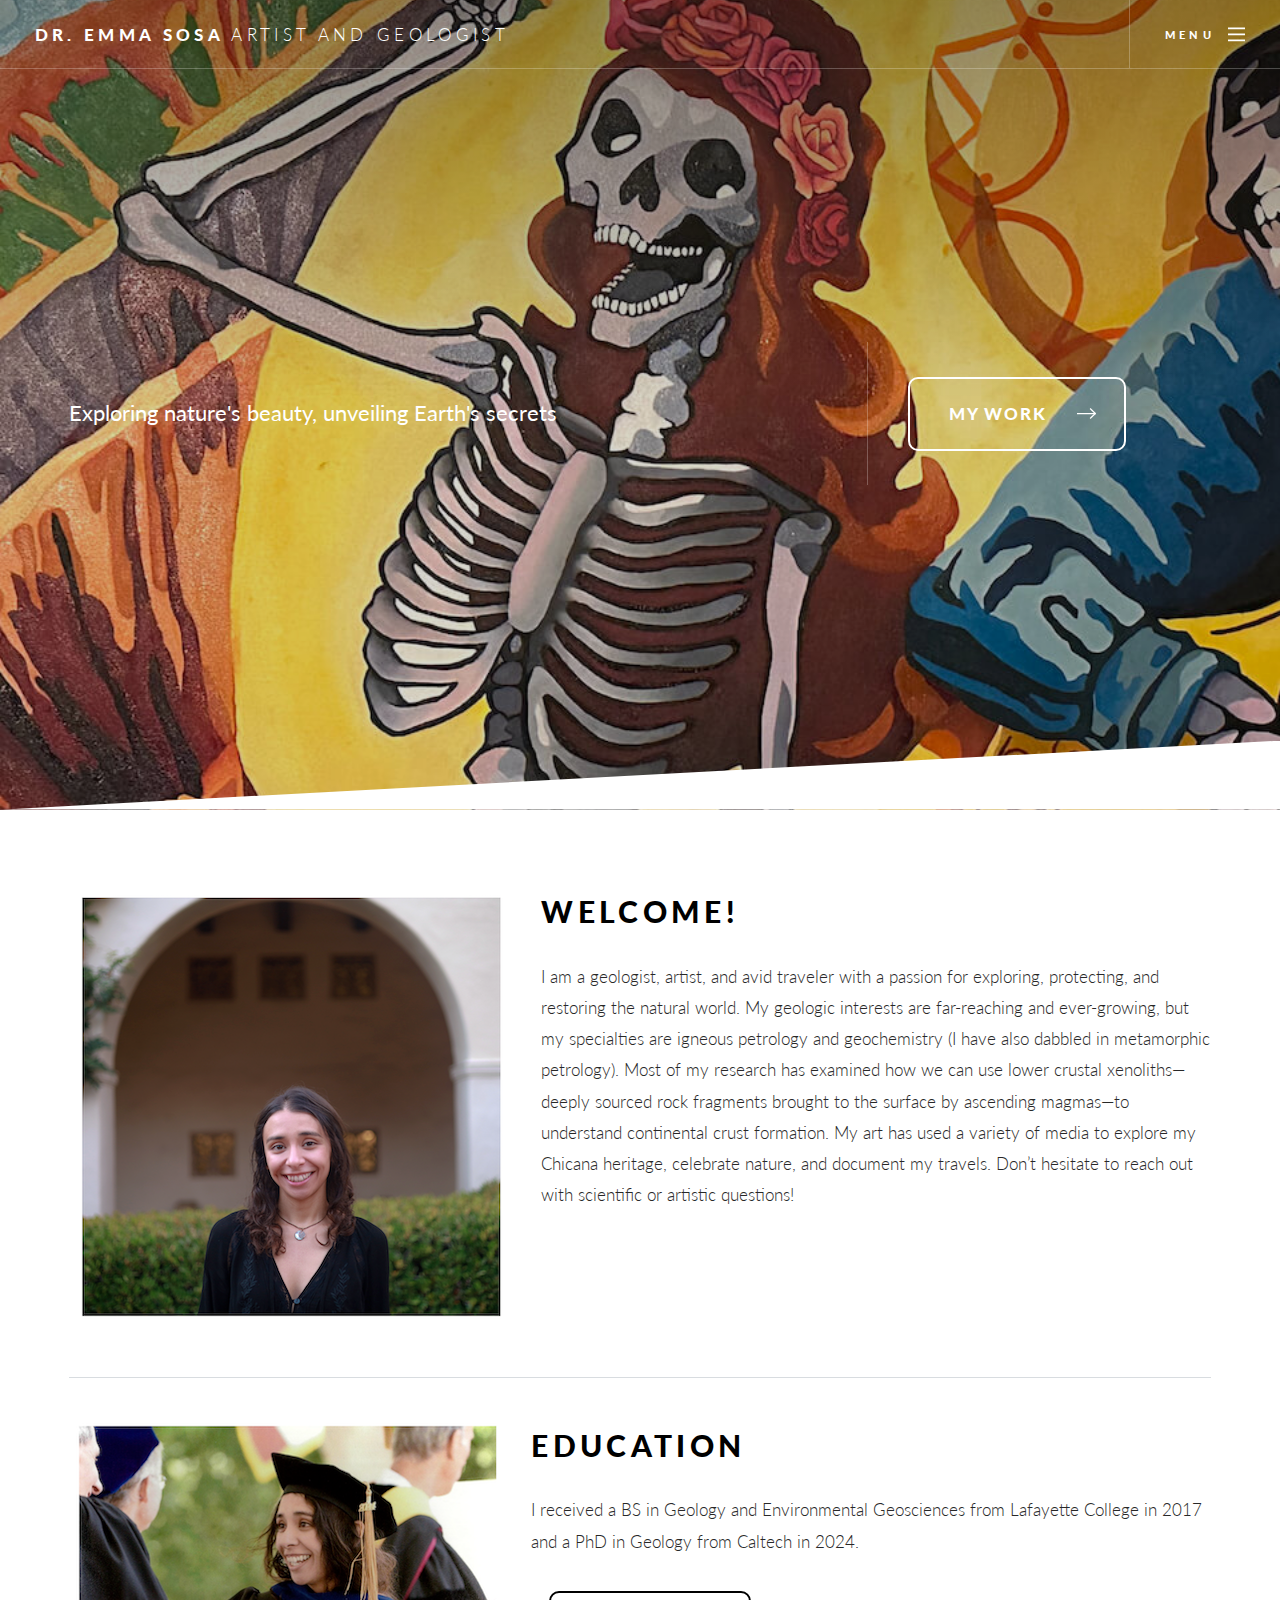
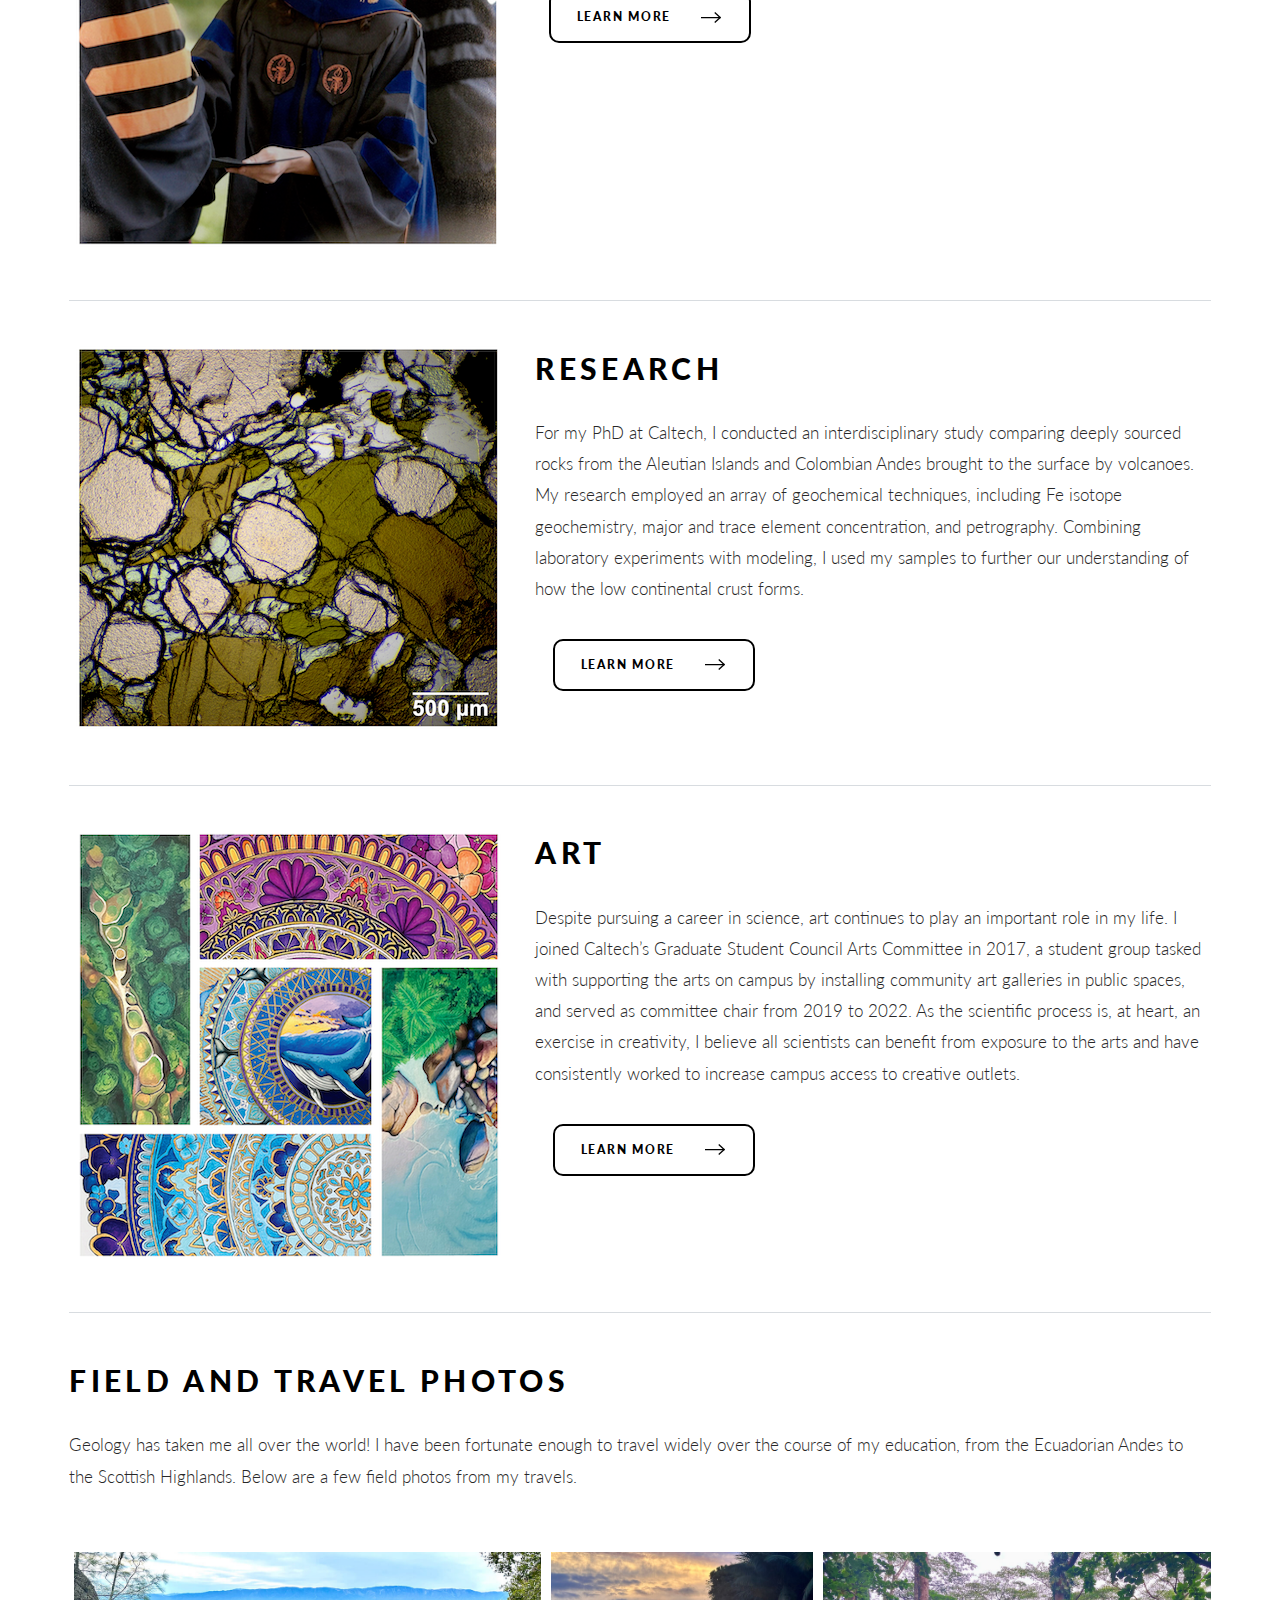
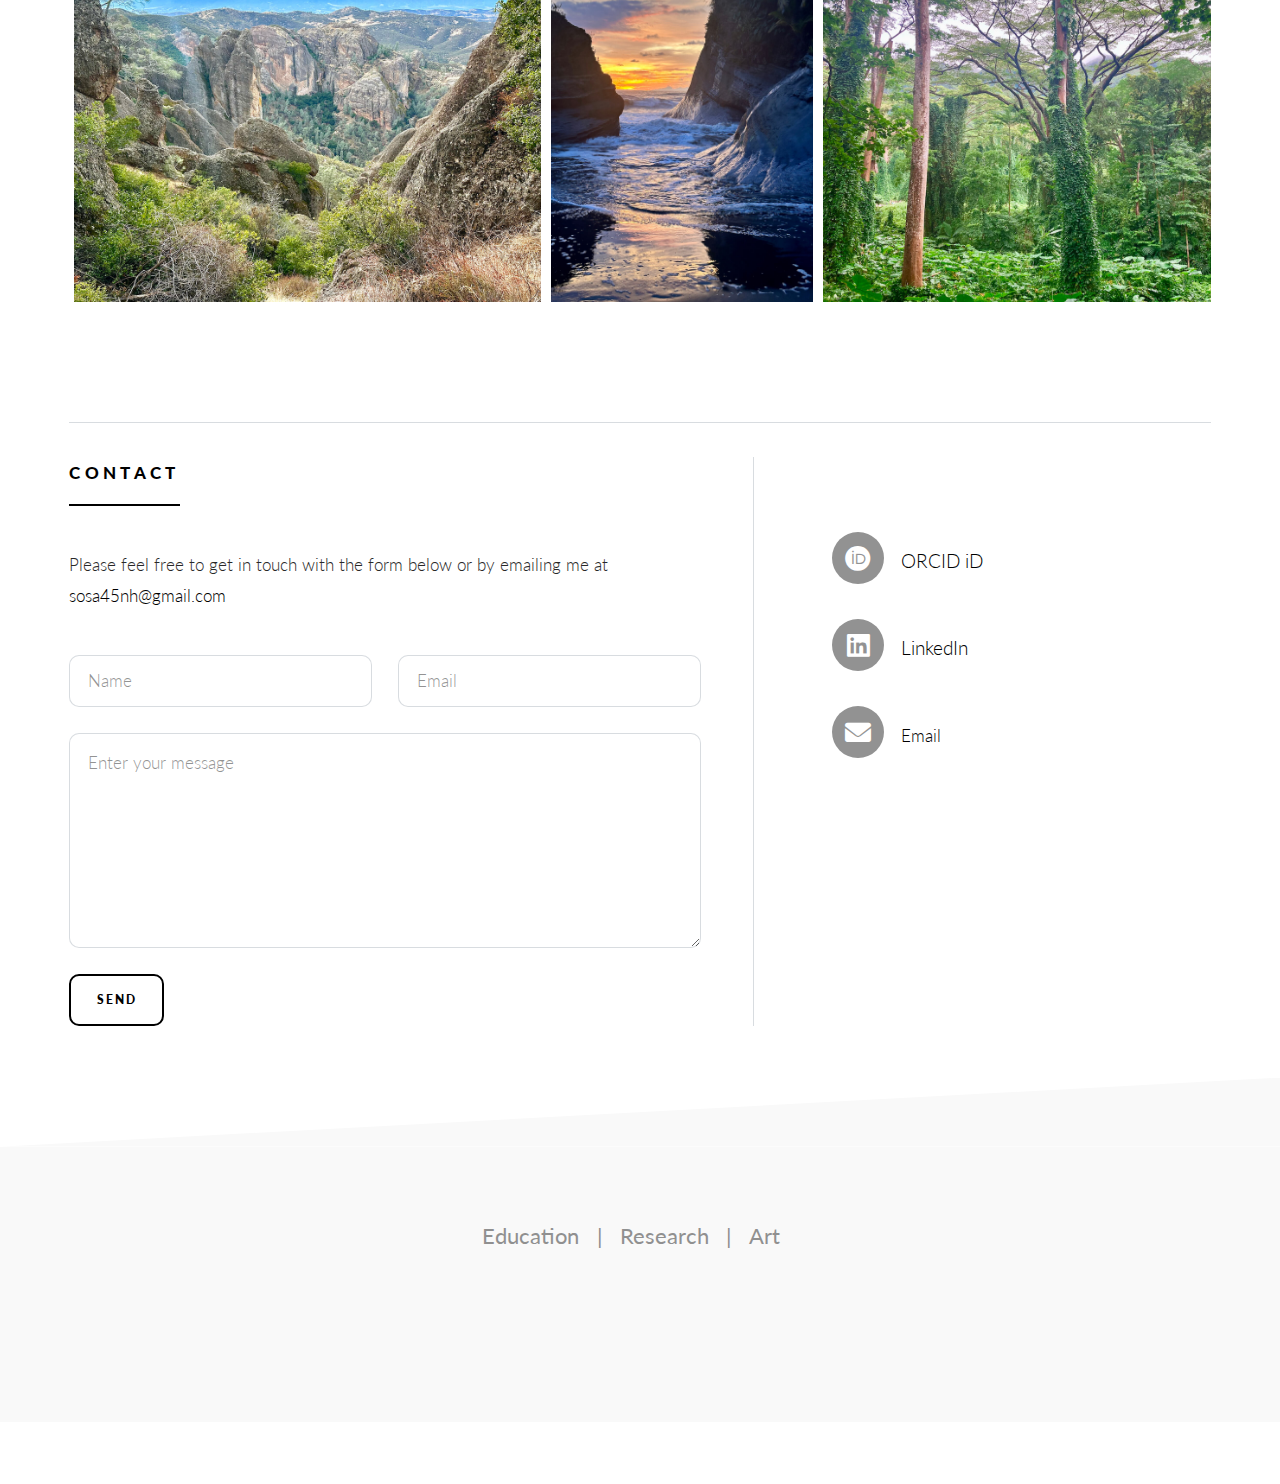
==== index.html @ 494d18f2 "changes" ====
<!DOCTYPE HTML>

<html>
  <head>
    <title>Emma Sosa, PhD</title>
    <meta charset="utf-8" />
    <meta name="viewport" content="width=device-width, initial-scale=1" />
    <link rel="stylesheet" href="assets/css/main.css" />
    <link rel="stylesheet" href="https://cdnjs.cloudflare.com/ajax/libs/font-awesome/6.0.0/css/all.min.css"> 
    <meta name="description" content="Personal website for scientist Emma Sosa, Caltech and Lafayette College alumni, visual artist, and geologist specializing in igneous petrology and geochemistry"/> 
    <link rel="icon" href="images/favicons/Earth.png"> 
    <link rel="stylesheet" href="assets/css/scroller.css" />
  </head>
  <body class="is-preload">
    <div id="page-wrapper">
      <header id="header" class="alt">
        <span class="logo"><a href="index.html">Dr. Emma Sosa <span>Artist and Geologist</span></a></span>
        <a href="#menu"><span>Menu</span></a>
      </header>
        <nav id="menu">
          <div class="inner">
            <h2>Menu</h2>
            <ul class="links">
              <li><a href="index.html">Home</a></li>
              <li><a href="education.html">Education</a></li>
              <li><a href="research.html">Research</a></li>
              <li><a href="portfolio.html">Art</a></li>
            </ul>
            <a class="close"><span>Close</span></a>
          </div>
        </nav>

        <section id="banner"> 
          <div class="inner">
            <div class="content">
              <p>Exploring nature's beauty, unveiling Earth's secrets</p>
              <ul class="actions stacked">
                <li style = "padding-left:40px;"><a href="#one"class="button large next">My work</a></li>
              </ul>
            </div>
          </div>
        </section>

        <div id="one">
        </div>
          <section id="footer" class="wrapper">
            <div  class="inner">
              <div style = "overflow: hidden" class="content">
                <a class="image left"><img src="images/home/Profile.png" alt="" /></a>
                <h2 style = "padding-top: 10px;">Welcome!</h2>
                <p>I am a geologist, artist, and avid traveler with a passion for exploring, protecting, and restoring the natural world. My geologic interests are far-reaching and ever-growing, but my specialties are igneous petrology and geochemistry (I have also dabbled in metamorphic petrology). Most of my research has examined how we can use lower crustal xenoliths—deeply sourced rock fragments brought to the surface by ascending magmas—to understand continental crust formation. My art has used a variety of media to explore my Chicana heritage, celebrate nature, and document my travels. Don’t hesitate to reach out with scientific or artistic questions!</p>
              </div>
              <hr>
            </div>
          
            <div class="inner">
              <div style = "overflow: hidden" class="content">
                <span class="image left"><img src="images/home/Graduation.png" alt="" /></span>
                <h2 style = "padding-top: 10px;">Education</h2>
                <p>I received a BS in Geology and Environmental Geosciences from Lafayette College in 2017 and a PhD in Geology from Caltech in 2024.</p>
                <ul class="actions">
                  <li><a href="education.html" class="button next">Learn more</a></li>
                </ul>
              </div>
              <hr>
            </div>

            <div class="inner">
              <div style = "overflow: hidden" class="content">
                <span class="image left"><img src="images/home/XCM5.png" alt="" /></span>
                <h2 style = "padding-top: 10px;">Research</h2>
                <p>For my PhD at Caltech, I conducted an interdisciplinary study comparing deeply sourced rocks from the Aleutian Islands and Colombian Andes brought to the surface by volcanoes. My research employed an array of geochemical techniques, including Fe isotope geochemistry, major and trace element concentration, and petrography. Combining laboratory experiments with modeling, I used my samples to further our understanding of how the low continental crust forms.</p>
                <ul class="actions">
                  <li><a href="research.html" class="button next">Learn more</a></li>
                </ul>
              </div>
              <hr>
            </div>

            <div class="inner">
              <div style = "overflow: hidden" class="content">
                <span class="image left"><img src="images/home/ArtCollage.png" alt="" /></span>
                <h2 style = "padding-top: 10px;">Art</h2>
                <p>Despite pursuing a career in science, art continues to play an important role in my life. I joined Caltech’s Graduate Student Council Arts Committee in 2017, a student group tasked with supporting the arts on campus by installing community art galleries in public spaces, and served as committee chair from 2019 to 2022. As the scientific process is, at heart, an exercise in creativity, I believe all scientists can benefit from exposure to the arts and have consistently worked to increase campus access to creative outlets.</p>
                <ul class="actions">
                  <li><a href="portfolio.html" class="button next">Learn more</a></li>
                </ul>
              </div>
              <hr>
            </div>
            <div class="inner">
              <h2 style = "padding-top: 10px;">Field and travel photos</h2>
              <p>Geology has taken me all over the world! I have been fortunate enough to travel widely over the course of my education, from the Ecuadorian Andes to the Scottish Highlands. Below are a few field photos from my travels. </p>
                <div id="scroll">
                  <img src="images/travel/Pinnacles.jpg"  alt="Pinnacles National Park, California">
                  <img src="images/travel/BahiaMalaga.jpg"  alt="Parque Nacional Uramba Bahía Málaga, Colombia">
                  <img src="images/travel/Makiki.jpg" alt="Makiki Valley, Honolulu">
                  <img src="images/travel/SantaRosa.jpg" alt="Santa Rosa Island, Channel Islands National Park ">
                  <img src="images/travel/Uvita.jpg" alt="Marino Ballena National Park, Uvita, Costa Rica">
                  <img src="images/travel/Nauyaca.jpg"loading="lazy" alt="Nauyaca Waterfall, Costa Rica">
                  <img src="images/travel/MaunaKea.jpg" loading="lazy"alt="My Caltech cohort! Mauna Kea, Hawaii">
                  <img src="images/travel/Tayrona.jpg" loading="lazy"alt="Parque Nacional Natural Tayrona, Colombia">
                  <img src="images/travel/Sequoia.jpg" loading="lazy"alt="Sequoia National Park, California">
                  <img src="images/travel/LosLobos.jpg" alt="Los Lobos National Reserve, California">
                  <img src="images/travel/Fire.jpg" loading="lazy"alt="Valley of Fire, Nevada">
                  <img src="images/travel/Pinnacles1.jpg" loading="lazy" alt="Pinnacles National Park, California">
                  <img src="images/travel/LostCity1.jpg" loading="lazy"alt="Ciudad Perdida, Colombia">
                  <img src="images/travel/Ullapool1.jpg" loading="lazy"alt="Ullapool region, Scotland">
                  <img src="images/travel/Oaxaca.jpg" loading="lazy"alt="Cascadas Magicas de Copalitilla, Oaxaca">
                  <img src="images/travel/SantaTeresa.jpg"loading="lazy" alt="Santa Teresa, Costa Rica">
                  <img src="images/travel/Scotland.jpg" loading="lazy"alt="Scottish Coast, Ullapool Region">
                  <img src="images/travel/Ecuador.jpg" loading="lazy"alt="Mt, Chimborazo region, Ecuador">
                  <img src="images/travel/Pahoehoe.jpg" loading="lazy"alt="Overgrown Pahoehoe flow, Hawaii">
                  <img src="images/travel/Bristlecone.jpg" loading="lazy"alt="Ancient Bristlecone Pine Forest, California">
                  <img src="images/travel/Bristlecone1.jpg" loading="lazy"alt="Ancient Bristlecone Pine Forest, California">
                  <img src="images/travel/Fire1.jpg" loading="lazy" alt="Valley of Fire, Nevada">
                  <img src="images/travel/Hilo.jpg" loading="lazy" alt="Hilo, Hawaii ">
                  <img src="images/travel/Ullapool.jpg"loading="lazy" alt="Ullapool region, Scotland">
                  <img src="images/travel/LostCity.jpg" loading="lazy" alt="Ciudad Perdida, Colombia">
                  <img src="images/travel/DeathValley.jpg" loading="lazy" alt="Salt Flats, Death Valley">
                  <img src="images/travel/DeathValley1.jpg" loading="lazy" alt="Salt Flats, Death Valley">
                  <img src="images/travel/SheepMt.jpg" loading="lazy" alt="Sheep Mountain, Wyoming">
                </div>
                <div id="myModal" class="modal">
                    <img class="modal-content" id="img01">
                    <div id="caption"></div>
                </div>
              <hr>
            </div>

            <div class="inner">
              <div class="split">
                <div class="content">
                  <header>
                  <h2>Contact</h2>
                  </header>
                  <p>Please feel free to get in touch with the form below or by emailing me at <a style = "text-decoration: none"href="mailto:sosa45nh@gmail.com">sosa45nh@gmail.com</a></p>
                  <form method="POST" action="#">
                    <div class="row gtr-uniform">
                      <div class="col-6 col-12-xsmall">
                        <input type="text" name="demo-name" id="demo-name" value="" placeholder="Name" />
                      </div>
                      <div class="col-6 col-12-xsmall">
                        <input type="email" name="demo-email" id="demo-email" value="" placeholder="Email" />
                        </div>
                      <div class="col-12">
                        <textarea name="demo-message" id="demo-message" placeholder="Enter your message" rows="6"></textarea>
                      </div>
                      <div class="col-12">
                        <ul class="actions">
                          <li><input type="submit" value="Send" /></li>
                        </ul>
                      </div>
                    </div>
                  </form>
                </div>

                <ul class="contact-icons" style="padding-top:75px;">
                  <li><a href="https://orcid.org/0000-0002-1765-6191" class="icon fa-orcid fa-xl"><span style="font-size: 1.1rem" class="label">ORCID iD</span></a></li>
                  <li><a href="https://www.linkedin.com/in/emma-sosa-982277303/" class="icon fa-linkedin fa-xl"><span style="font-size: 1.1rem" class="label">LinkedIn</span></a></li>
                  <li><a href="mailto:sosa45nh@gmail.com" class="icon fa-envelope fa-xl"><span style="font-size: 1rem" class="label">Email</span></a></li>
                </ul>
              </div>
            </div>
          </section>

          <section class="wrapper style2 copyright">
            <div class="inner">
              <ul class="icons">
                <li><a style = "text-decoration: none;font-size: 1.25rem;font-weight: 400;color: #909090;display: inline-block;"href="education.html">Education</li>
                <li><a style = "text-decoration: none;font-size: 1.25rem;font-weight: 400;color: #909090;display: inline-block;">|</li>
                <li><a style="display: inline-block;text-decoration: none;font-size: 1.25rem;font-weight: 400;color: #909090;" href="research.html" >Research</li>
                <li><a style = "text-decoration: none;font-size: 1.25rem;font-weight: 400;color: #909090;display: inline-block;">|</li>
                <li><a style="display: inline-block;text-decoration: none;font-size: 1.25rem;font-weight: 400;color: #909090;" href="portfolio.html" >Art</li>
              </ul>
            </div>
          </section>
      </div>

      <script src="assets/js/jquery.min.js"></script>
      <script src="assets/js/jquery.scrollex.min.js"></script>
      <script src="assets/js/jquery.scrolly.min.js"></script>
      <script src="assets/js/browser.min.js"></script>
      <script src="assets/js/breakpoints.min.js"></script>
      <script src="assets/js/util.js"></script>
      <script src="assets/js/main.js"></script>
      <script defer src="assets/js/scroller.js"></script>

  </body>
</html>
---- assets/css/main.css ----
@import url(font-awesome.min.css);
@import url("https://fonts.googleapis.com/css?family=Lato:300,400,700,900|Oswald:600");

/*
	Standout by Pixelarity
	pixelarity.com | hello@pixelarity.com
	License: pixelarity.com/license
*/

html, body, div, span, applet, object,
iframe, h1, h2, h3, h4, h5, h6, p, blockquote,
pre, a, abbr, acronym, address, big, cite,
code, del, dfn, em, img, ins, kbd, q, s, samp,
small, strike, strong, sub, sup, tt, var, b,
u, i, center, dl, dt, dd, ol, ul, li, fieldset,
form, label, legend, table, caption, tbody,
tfoot, thead, tr, th, td, article, aside,
canvas, details, embed, figure, figcaption,
footer, header, hgroup, menu, nav, output, ruby,
section, summary, time, mark, audio, video {
	margin: 0;
	padding: 0;
	border: 0;
	font-size: 100%;
	font: inherit;
	vertical-align: baseline;}

article, aside, details, figcaption, figure,
footer, header, hgroup, menu, nav, section {
	display: block;}

body {
	line-height: 1;
}

ol, ul {
	list-style: none;
}

blockquote, q {
	quotes: none;
}

	blockquote:before, blockquote:after, q:before, q:after {
		content: '';
		content: none;
	}

table {
	border-collapse: collapse;
	border-spacing: 0;
}

body {
	-webkit-text-size-adjust: none;
}

mark {
	background-color: transparent;
	color: inherit;
}

input::-moz-focus-inner {
	border: 0;
	padding: 0;
}

input, select, textarea {
	-moz-appearance: none;
	-webkit-appearance: none;
	-ms-appearance: none;
	appearance: none;
}

/* Basic */

	@-ms-viewport {
		width: device-width;
	}

	body {
		-ms-overflow-style: scrollbar;
	}

	@media screen and (max-width: 480px) {

		html, body {
			min-width: 320px;
		}

	}

	html {
		box-sizing: border-box;
	}

	*, *:before, *:after {
		box-sizing: inherit;
	}

	body {
		background: #ffffff;
	}

		body.is-preload *, body.is-preload *:before, body.is-preload *:after {
			-moz-animation: none !important;
			-webkit-animation: none !important;
			-ms-animation: none !important;
			animation: none !important;
			-moz-transition: none !important;
			-webkit-transition: none !important;
			-ms-transition: none !important;
			transition: none !important;
		}

/* Typography */

	html {
		font-size: 16pt;
	}

		@media screen and (max-width: 1680px) {

			html {
				font-size: 14pt;
			}

		}

		@media screen and (max-width: 1280px) {

			html {
				font-size: 13pt;
			}

		}

		@media screen and (max-width: 980px) {

			html {
				font-size: 13pt;
			}

		}

		@media screen and (max-width: 480px) {

			html {
				font-size: 13pt;
			}

		}

		@media screen and (max-width: 360px) {

			html {
				font-size: 12pt;
			}

		}

	body {
		background-color: #ffffff;
		color: #282828;
	}

	body, input, select, textarea {
		font-family: "Lato", Helvetica, sans-serif;
		font-weight: 300;
		font-size: 1.0rem;
		line-height: 1.8;
	}

	a {
		-moz-transition: color 0.2s ease-in-out;
		-webkit-transition: color 0.2s ease-in-out;
		-ms-transition: color 0.2s ease-in-out;
		transition: color 0.2s ease-in-out;
		text-decoration: none;
	}

		a:hover {
			text-decoration: none;
		}

	strong, b {
		font-weight: 900;
	}

	em, i {
		font-style: italic;
	}

	p {
		margin: 0 0 2rem 0;
	    
    	a { color: black; text-decoration: none;}
    }	
    a:hover {color: #ad2831}

	h1, h2, h3, h4, h5, h6 {
		font-weight: 900;
		letter-spacing: 0.25rem;
		line-height: 1.5;
		margin: 0 0 1.5rem 0;
		text-transform: uppercase;
	}

		h1 a, h2 a, h3 a, h4 a, h5 a, h6 a {
			color: inherit;
			text-decoration: none;
		}

	h1 {
		font-family: "Oswald", Helvetica, sans-serif;
		font-size: 4rem;
		letter-spacing: 0.1rem;
	}

	h2 {
		font-size: 1.75rem;
	}

	h3 {
		font-size: 1.5rem;
	}

	h4 {
		font-size: 1.25rem;
	}

	h5 {
		font-size: 1rem;
	}

	h6 {
		font-size: 0.75rem;
	}

	@media screen and (max-width: 1280px) {

		h1 {
			font-size: 3.5rem;
		}

	}

	@media screen and (max-width: 980px) {

		h1 {
			font-size: 3rem;
		}

		h2 {
			font-size: 1.5rem;
		}

		h3 {
			font-size: 1.25rem;
		}

	}

	@media screen and (max-width: 736px) {

		h1 {
			font-size: 1.75rem;
		}

		h2 {
			font-size: 1.5rem;
		}

		h3 {
			font-size: 1.25rem;
		}

	}

	sub {
		font-size: 0.8rem;
		position: relative;
		top: 0.5rem;
	}

	sup {
		font-size: 0.8rem;
		position: relative;
		top: -0.5rem;
	}

	blockquote {
		border-left: solid 0.5rem;
		font-style: italic;
		margin: 0 0 2rem 0;
		padding: 1rem 0 1rem 2rem;
	}

	code {
		border-radius: 10px;
		border: solid 1px;
		font-family: "Courier New", monospace;
		font-size: 0.9rem;
		margin: 0 0.25rem;
		padding: 0.25rem 0.65rem;
	}

	pre {
		-webkit-overflow-scrolling: touch;
		font-family: "Courier New", monospace;
		font-size: 0.9rem;
		margin: 0 0 2rem 0;
	}

		pre code {
			display: block;
			line-height: 1.75;
			padding: 1rem 1.5rem;
			overflow-x: auto;
		}

	hr {
		border: 0;
		border-bottom: solid 1px;
		margin: 2rem 0;
	}

		hr.major {
			margin: 4rem 0;
		}

		@media screen and (max-width: 736px) {

			hr.major {
				margin: 3rem 0;
			}

		}

	input, select, textarea {
		color: #000000;
	}

	a {
		color: #000000;
	}

	strong, b {
		color: #000000;
	}

	h1, h2, h3, h4, h5, h6 {
		color: #000000;
	}

	blockquote {
		border-left-color: rgba(99, 116, 133, 0.25);
	}

	code {
		background: rgba(99, 116, 133, 0.075);
		border-color: rgba(99, 116, 133, 0.25);
	}

	hr {
		border-bottom-color: rgba(99, 116, 133, 0.25);
	}

/* Row */

	.row {
		display: flex;
		flex-wrap: wrap;
		box-sizing: border-box;
		align-items: stretch;
	}

		.row > * {
			box-sizing: border-box;
		}

		.row.gtr-uniform > * > :last-child {
			margin-bottom: 0;
		}

		.row.aln-left {
			justify-content: flex-start;
		}

		.row.aln-center {
			justify-content: center;
		}

		.row.aln-right {
			justify-content: flex-end;
		}

		.row.aln-top {
			align-items: flex-start;
		}

		.row.aln-middle {
			align-items: center;
		}

		.row.aln-bottom {
			align-items: flex-end;
		}

		.row > .imp {
			order: -1;
		}

		.row > .col-1 {
			width: 8.3333333333%;
		}

		.row > .off-1 {
			margin-left: 8.3333333333%;
		}

		.row > .col-2 {
			width: 16.6666666667%;
		}

		.row > .off-2 {
			margin-left: 16.6666666667%;
		}

		.row > .col-3 {
			width: 25%;
		}

		.row > .off-3 {
			margin-left: 25%;
		}

		.row > .col-4 {
			width: 33.3333333333%;
		}

		.row > .off-4 {
			margin-left: 33.3333333333%;
		}

		.row > .col-5 {
			width: 41.6666666667%;
		}

		.row > .off-5 {
			margin-left: 41.6666666667%;
		}

		.row > .col-6 {
			width: 50%;
		}

		.row > .off-6 {
			margin-left: 50%;
		}

		.row > .col-7 {
			width: 58.3333333333%;
		}

		.row > .off-7 {
			margin-left: 58.3333333333%;
		}

		.row > .col-8 {
			width: 66.6666666667%;
		}

		.row > .off-8 {
			margin-left: 66.6666666667%;
		}

		.row > .col-9 {
			width: 75%;
		}

		.row > .off-9 {
			margin-left: 75%;
		}

		.row > .col-10 {
			width: 83.3333333333%;
		}

		.row > .off-10 {
			margin-left: 83.3333333333%;
		}

		.row > .col-11 {
			width: 91.6666666667%;
		}

		.row > .off-11 {
			margin-left: 91.6666666667%;
		}

		.row > .col-12 {
			width: 100%;
		}

		.row > .off-12 {
			margin-left: 100%;
		}

		.row.gtr-0 {
			margin-top: 0;
			margin-left: 0rem;
		}

			.row.gtr-0 > * {
				padding: 0 0 0 0rem;
			}

			.row.gtr-0.gtr-uniform {
				margin-top: 0rem;
			}

				.row.gtr-0.gtr-uniform > * {
					padding-top: 0rem;
				}

		.row.gtr-25 {
			margin-top: 0;
			margin-left: -0.5rem;
		}

			.row.gtr-25 > * {
				padding: 0 0 0 0.5rem;
			}

			.row.gtr-25.gtr-uniform {
				margin-top: -0.5rem;
			}

				.row.gtr-25.gtr-uniform > * {
					padding-top: 0.5rem;
				}

		.row.gtr-50 {
			margin-top: 0;
			margin-left: -1rem;
		}

			.row.gtr-50 > * {
				padding: 0 0 0 1rem;
			}

			.row.gtr-50.gtr-uniform {
				margin-top: -1rem;
			}

				.row.gtr-50.gtr-uniform > * {
					padding-top: 1rem;
				}

		.row {
			margin-top: 0;
			margin-left: -2rem;
		}

			.row > * {
				padding: 0 0 0 2rem;
			}

			.row.gtr-uniform {
				margin-top: -2rem;
			}

				.row.gtr-uniform > * {
					padding-top: 2rem;
				}

		.row.gtr-150 {
			margin-top: 0;
			margin-left: -3rem;
		}

			.row.gtr-150 > * {
				padding: 0 0 0 3rem;
			}

			.row.gtr-150.gtr-uniform {
				margin-top: -3rem;
			}

				.row.gtr-150.gtr-uniform > * {
					padding-top: 3rem;
				}

		.row.gtr-200 {
			margin-top: 0;
			margin-left: -4rem;
		}

			.row.gtr-200 > * {
				padding: 0 0 0 4rem;
			}

			.row.gtr-200.gtr-uniform {
				margin-top: -4rem;
			}

				.row.gtr-200.gtr-uniform > * {
					padding-top: 4rem;
				}

		@media screen and (max-width: 1680px) {

			.row {
				display: flex;
				flex-wrap: wrap;
				box-sizing: border-box;
				align-items: stretch;
			}

				.row > * {
					box-sizing: border-box;
				}

				.row.gtr-uniform > * > :last-child {
					margin-bottom: 0;
				}

				.row.aln-left {
					justify-content: flex-start;
				}

				.row.aln-center {
					justify-content: center;
				}

				.row.aln-right {
					justify-content: flex-end;
				}

				.row.aln-top {
					align-items: flex-start;
				}

				.row.aln-middle {
					align-items: center;
				}

				.row.aln-bottom {
					align-items: flex-end;
				}

				.row > .imp-xlarge {
					order: -1;
				}

				.row > .col-1-xlarge {
					width: 8.3333333333%;
				}

				.row > .off-1-xlarge {
					margin-left: 8.3333333333%;
				}

				.row > .col-2-xlarge {
					width: 16.6666666667%;
				}

				.row > .off-2-xlarge {
					margin-left: 16.6666666667%;
				}

				.row > .col-3-xlarge {
					width: 25%;
				}

				.row > .off-3-xlarge {
					margin-left: 25%;
				}

				.row > .col-4-xlarge {
					width: 33.3333333333%;
				}

				.row > .off-4-xlarge {
					margin-left: 33.3333333333%;
				}

				.row > .col-5-xlarge {
					width: 41.6666666667%;
				}

				.row > .off-5-xlarge {
					margin-left: 41.6666666667%;
				}

				.row > .col-6-xlarge {
					width: 50%;
				}

				.row > .off-6-xlarge {
					margin-left: 50%;
				}

				.row > .col-7-xlarge {
					width: 58.3333333333%;
				}

				.row > .off-7-xlarge {
					margin-left: 58.3333333333%;
				}

				.row > .col-8-xlarge {
					width: 66.6666666667%;
				}

				.row > .off-8-xlarge {
					margin-left: 66.6666666667%;
				}

				.row > .col-9-xlarge {
					width: 75%;
				}

				.row > .off-9-xlarge {
					margin-left: 75%;
				}

				.row > .col-10-xlarge {
					width: 83.3333333333%;
				}

				.row > .off-10-xlarge {
					margin-left: 83.3333333333%;
				}

				.row > .col-11-xlarge {
					width: 91.6666666667%;
				}

				.row > .off-11-xlarge {
					margin-left: 91.6666666667%;
				}

				.row > .col-12-xlarge {
					width: 100%;
				}

				.row > .off-12-xlarge {
					margin-left: 100%;
				}

				.row.gtr-0 {
					margin-top: 0;
					margin-left: 0rem;
				}

					.row.gtr-0 > * {
						padding: 0 0 0 0rem;
					}

					.row.gtr-0.gtr-uniform {
						margin-top: 0rem;
					}

						.row.gtr-0.gtr-uniform > * {
							padding-top: 0rem;
						}

				.row.gtr-25 {
					margin-top: 0;
					margin-left: -0.5rem;
				}

					.row.gtr-25 > * {
						padding: 0 0 0 0.5rem;
					}

					.row.gtr-25.gtr-uniform {
						margin-top: -0.5rem;
					}

						.row.gtr-25.gtr-uniform > * {
							padding-top: 0.5rem;
						}

				.row.gtr-50 {
					margin-top: 0;
					margin-left: -1rem;
				}

					.row.gtr-50 > * {
						padding: 0 0 0 1rem;
					}

					.row.gtr-50.gtr-uniform {
						margin-top: -1rem;
					}

						.row.gtr-50.gtr-uniform > * {
							padding-top: 1rem;
						}

				.row {
					margin-top: 0;
					margin-left: -2rem;
				}

					.row > * {
						padding: 0 0 0 2rem;
					}

					.row.gtr-uniform {
						margin-top: -2rem;
					}

						.row.gtr-uniform > * {
							padding-top: 2rem;
						}

				.row.gtr-150 {
					margin-top: 0;
					margin-left: -3rem;
				}

					.row.gtr-150 > * {
						padding: 0 0 0 3rem;
					}

					.row.gtr-150.gtr-uniform {
						margin-top: -3rem;
					}

						.row.gtr-150.gtr-uniform > * {
							padding-top: 3rem;
						}

				.row.gtr-200 {
					margin-top: 0;
					margin-left: -4rem;
				}

					.row.gtr-200 > * {
						padding: 0 0 0 4rem;
					}

					.row.gtr-200.gtr-uniform {
						margin-top: -4rem;
					}

						.row.gtr-200.gtr-uniform > * {
							padding-top: 4rem;
						}

		}

		@media screen and (max-width: 1280px) {

			.row {
				display: flex;
				flex-wrap: wrap;
				box-sizing: border-box;
				align-items: stretch;
			}

				.row > * {
					box-sizing: border-box;
				}

				.row.gtr-uniform > * > :last-child {
					margin-bottom: 0;
				}

				.row.aln-left {
					justify-content: flex-start;
				}

				.row.aln-center {
					justify-content: center;
				}

				.row.aln-right {
					justify-content: flex-end;
				}

				.row.aln-top {
					align-items: flex-start;
				}

				.row.aln-middle {
					align-items: center;
				}

				.row.aln-bottom {
					align-items: flex-end;
				}

				.row > .imp-large {
					order: -1;
				}

				.row > .col-1-large {
					width: 8.3333333333%;
				}

				.row > .off-1-large {
					margin-left: 8.3333333333%;
				}

				.row > .col-2-large {
					width: 16.6666666667%;
				}

				.row > .off-2-large {
					margin-left: 16.6666666667%;
				}

				.row > .col-3-large {
					width: 25%;
				}

				.row > .off-3-large {
					margin-left: 25%;
				}

				.row > .col-4-large {
					width: 33.3333333333%;
				}

				.row > .off-4-large {
					margin-left: 33.3333333333%;
				}

				.row > .col-5-large {
					width: 41.6666666667%;
				}

				.row > .off-5-large {
					margin-left: 41.6666666667%;
				}

				.row > .col-6-large {
					width: 50%;
				}

				.row > .off-6-large {
					margin-left: 50%;
				}

				.row > .col-7-large {
					width: 58.3333333333%;
				}

				.row > .off-7-large {
					margin-left: 58.3333333333%;
				}

				.row > .col-8-large {
					width: 66.6666666667%;
				}

				.row > .off-8-large {
					margin-left: 66.6666666667%;
				}

				.row > .col-9-large {
					width: 75%;
				}

				.row > .off-9-large {
					margin-left: 75%;
				}

				.row > .col-10-large {
					width: 83.3333333333%;
				}

				.row > .off-10-large {
					margin-left: 83.3333333333%;
				}

				.row > .col-11-large {
					width: 91.6666666667%;
				}

				.row > .off-11-large {
					margin-left: 91.6666666667%;
				}

				.row > .col-12-large {
					width: 100%;
				}

				.row > .off-12-large {
					margin-left: 100%;
				}

				.row.gtr-0 {
					margin-top: 0;
					margin-left: 0rem;
				}

					.row.gtr-0 > * {
						padding: 0 0 0 0rem;
					}

					.row.gtr-0.gtr-uniform {
						margin-top: 0rem;
					}

						.row.gtr-0.gtr-uniform > * {
							padding-top: 0rem;
						}

				.row.gtr-25 {
					margin-top: 0;
					margin-left: -0.375rem;
				}

					.row.gtr-25 > * {
						padding: 0 0 0 0.375rem;
					}

					.row.gtr-25.gtr-uniform {
						margin-top: -0.375rem;
					}

						.row.gtr-25.gtr-uniform > * {
							padding-top: 0.375rem;
						}

				.row.gtr-50 {
					margin-top: 0;
					margin-left: -0.75rem;
				}

					.row.gtr-50 > * {
						padding: 0 0 0 0.75rem;
					}

					.row.gtr-50.gtr-uniform {
						margin-top: -0.75rem;
					}

						.row.gtr-50.gtr-uniform > * {
							padding-top: 0.75rem;
						}

				.row {
					margin-top: 0;
					margin-left: -1.5rem;
				}

					.row > * {
						padding: 0 0 0 1.5rem;
					}

					.row.gtr-uniform {
						margin-top: -1.5rem;
					}

						.row.gtr-uniform > * {
							padding-top: 1.5rem;
						}

				.row.gtr-150 {
					margin-top: 0;
					margin-left: -2.25rem;
				}

					.row.gtr-150 > * {
						padding: 0 0 0 2.25rem;
					}

					.row.gtr-150.gtr-uniform {
						margin-top: -2.25rem;
					}

						.row.gtr-150.gtr-uniform > * {
							padding-top: 2.25rem;
						}

				.row.gtr-200 {
					margin-top: 0;
					margin-left: -3rem;
				}

					.row.gtr-200 > * {
						padding: 0 0 0 3rem;
					}

					.row.gtr-200.gtr-uniform {
						margin-top: -3rem;
					}

						.row.gtr-200.gtr-uniform > * {
							padding-top: 3rem;
						}

		}

		@media screen and (max-width: 980px) {

			.row {
				display: flex;
				flex-wrap: wrap;
				box-sizing: border-box;
				align-items: stretch;
			}

				.row > * {
					box-sizing: border-box;
				}

				.row.gtr-uniform > * > :last-child {
					margin-bottom: 0;
				}

				.row.aln-left {
					justify-content: flex-start;
				}

				.row.aln-center {
					justify-content: center;
				}

				.row.aln-right {
					justify-content: flex-end;
				}

				.row.aln-top {
					align-items: flex-start;
				}

				.row.aln-middle {
					align-items: center;
				}

				.row.aln-bottom {
					align-items: flex-end;
				}

				.row > .imp-medium {
					order: -1;
				}

				.row > .col-1-medium {
					width: 8.3333333333%;
				}

				.row > .off-1-medium {
					margin-left: 8.3333333333%;
				}

				.row > .col-2-medium {
					width: 16.6666666667%;
				}

				.row > .off-2-medium {
					margin-left: 16.6666666667%;
				}

				.row > .col-3-medium {
					width: 25%;
				}

				.row > .off-3-medium {
					margin-left: 25%;
				}

				.row > .col-4-medium {
					width: 33.3333333333%;
				}

				.row > .off-4-medium {
					margin-left: 33.3333333333%;
				}

				.row > .col-5-medium {
					width: 41.6666666667%;
				}

				.row > .off-5-medium {
					margin-left: 41.6666666667%;
				}

				.row > .col-6-medium {
					width: 50%;
				}

				.row > .off-6-medium {
					margin-left: 50%;
				}

				.row > .col-7-medium {
					width: 58.3333333333%;
				}

				.row > .off-7-medium {
					margin-left: 58.3333333333%;
				}

				.row > .col-8-medium {
					width: 66.6666666667%;
				}

				.row > .off-8-medium {
					margin-left: 66.6666666667%;
				}

				.row > .col-9-medium {
					width: 75%;
				}

				.row > .off-9-medium {
					margin-left: 75%;
				}

				.row > .col-10-medium {
					width: 83.3333333333%;
				}

				.row > .off-10-medium {
					margin-left: 83.3333333333%;
				}

				.row > .col-11-medium {
					width: 91.6666666667%;
				}

				.row > .off-11-medium {
					margin-left: 91.6666666667%;
				}

				.row > .col-12-medium {
					width: 100%;
				}

				.row > .off-12-medium {
					margin-left: 100%;
				}

				.row.gtr-0 {
					margin-top: 0;
					margin-left: 0rem;
				}

					.row.gtr-0 > * {
						padding: 0 0 0 0rem;
					}

					.row.gtr-0.gtr-uniform {
						margin-top: 0rem;
					}

						.row.gtr-0.gtr-uniform > * {
							padding-top: 0rem;
						}

				.row.gtr-25 {
					margin-top: 0;
					margin-left: -0.375rem;
				}

					.row.gtr-25 > * {
						padding: 0 0 0 0.375rem;
					}

					.row.gtr-25.gtr-uniform {
						margin-top: -0.375rem;
					}

						.row.gtr-25.gtr-uniform > * {
							padding-top: 0.375rem;
						}

				.row.gtr-50 {
					margin-top: 0;
					margin-left: -0.75rem;
				}

					.row.gtr-50 > * {
						padding: 0 0 0 0.75rem;
					}

					.row.gtr-50.gtr-uniform {
						margin-top: -0.75rem;
					}

						.row.gtr-50.gtr-uniform > * {
							padding-top: 0.75rem;
						}

				.row {
					margin-top: 0;
					margin-left: -1.5rem;
				}

					.row > * {
						padding: 0 0 0 1.5rem;
					}

					.row.gtr-uniform {
						margin-top: -1.5rem;
					}

						.row.gtr-uniform > * {
							padding-top: 1.5rem;
						}

				.row.gtr-150 {
					margin-top: 0;
					margin-left: -2.25rem;
				}

					.row.gtr-150 > * {
						padding: 0 0 0 2.25rem;
					}

					.row.gtr-150.gtr-uniform {
						margin-top: -2.25rem;
					}

						.row.gtr-150.gtr-uniform > * {
							padding-top: 2.25rem;
						}

				.row.gtr-200 {
					margin-top: 0;
					margin-left: -3rem;
				}

					.row.gtr-200 > * {
						padding: 0 0 0 3rem;
					}

					.row.gtr-200.gtr-uniform {
						margin-top: -3rem;
					}

						.row.gtr-200.gtr-uniform > * {
							padding-top: 3rem;
						}

		}

		@media screen and (max-width: 736px) {

			.row {
				display: flex;
				flex-wrap: wrap;
				box-sizing: border-box;
				align-items: stretch;
			}

				.row > * {
					box-sizing: border-box;
				}

				.row.gtr-uniform > * > :last-child {
					margin-bottom: 0;
				}

				.row.aln-left {
					justify-content: flex-start;
				}

				.row.aln-center {
					justify-content: center;
				}

				.row.aln-right {
					justify-content: flex-end;
				}

				.row.aln-top {
					align-items: flex-start;
				}

				.row.aln-middle {
					align-items: center;
				}

				.row.aln-bottom {
					align-items: flex-end;
				}

				.row > .imp-small {
					order: -1;
				}

				.row > .col-1-small {
					width: 8.3333333333%;
				}

				.row > .off-1-small {
					margin-left: 8.3333333333%;
				}

				.row > .col-2-small {
					width: 16.6666666667%;
				}

				.row > .off-2-small {
					margin-left: 16.6666666667%;
				}

				.row > .col-3-small {
					width: 25%;
				}

				.row > .off-3-small {
					margin-left: 25%;
				}

				.row > .col-4-small {
					width: 33.3333333333%;
				}

				.row > .off-4-small {
					margin-left: 33.3333333333%;
				}

				.row > .col-5-small {
					width: 41.6666666667%;
				}

				.row > .off-5-small {
					margin-left: 41.6666666667%;
				}

				.row > .col-6-small {
					width: 50%;
				}

				.row > .off-6-small {
					margin-left: 50%;
				}

				.row > .col-7-small {
					width: 58.3333333333%;
				}

				.row > .off-7-small {
					margin-left: 58.3333333333%;
				}

				.row > .col-8-small {
					width: 66.6666666667%;
				}

				.row > .off-8-small {
					margin-left: 66.6666666667%;
				}

				.row > .col-9-small {
					width: 75%;
				}

				.row > .off-9-small {
					margin-left: 75%;
				}

				.row > .col-10-small {
					width: 83.3333333333%;
				}

				.row > .off-10-small {
					margin-left: 83.3333333333%;
				}

				.row > .col-11-small {
					width: 91.6666666667%;
				}

				.row > .off-11-small {
					margin-left: 91.6666666667%;
				}

				.row > .col-12-small {
					width: 100%;
				}

				.row > .off-12-small {
					margin-left: 100%;
				}

				.row.gtr-0 {
					margin-top: 0;
					margin-left: 0rem;
				}

					.row.gtr-0 > * {
						padding: 0 0 0 0rem;
					}

					.row.gtr-0.gtr-uniform {
						margin-top: 0rem;
					}

						.row.gtr-0.gtr-uniform > * {
							padding-top: 0rem;
						}

				.row.gtr-25 {
					margin-top: 0;
					margin-left: -0.3125rem;
				}

					.row.gtr-25 > * {
						padding: 0 0 0 0.3125rem;
					}

					.row.gtr-25.gtr-uniform {
						margin-top: -0.3125rem;
					}

						.row.gtr-25.gtr-uniform > * {
							padding-top: 0.3125rem;
						}

				.row.gtr-50 {
					margin-top: 0;
					margin-left: -0.625rem;
				}

					.row.gtr-50 > * {
						padding: 0 0 0 0.625rem;
					}

					.row.gtr-50.gtr-uniform {
						margin-top: -0.625rem;
					}

						.row.gtr-50.gtr-uniform > * {
							padding-top: 0.625rem;
						}

				.row {
					margin-top: 0;
					margin-left: -1.25rem;
				}

					.row > * {
						padding: 0 0 0 1.25rem;
					}

					.row.gtr-uniform {
						margin-top: -1.25rem;
					}

						.row.gtr-uniform > * {
							padding-top: 1.25rem;
						}

				.row.gtr-150 {
					margin-top: 0;
					margin-left: -1.875rem;
				}

					.row.gtr-150 > * {
						padding: 0 0 0 1.875rem;
					}

					.row.gtr-150.gtr-uniform {
						margin-top: -1.875rem;
					}

						.row.gtr-150.gtr-uniform > * {
							padding-top: 1.875rem;
						}

				.row.gtr-200 {
					margin-top: 0;
					margin-left: -2.5rem;
				}

					.row.gtr-200 > * {
						padding: 0 0 0 2.5rem;
					}

					.row.gtr-200.gtr-uniform {
						margin-top: -2.5rem;
					}

						.row.gtr-200.gtr-uniform > * {
							padding-top: 2.5rem;
						}

		}

		@media screen and (max-width: 480px) {

			.row {
				display: flex;
				flex-wrap: wrap;
				box-sizing: border-box;
				align-items: stretch;
			}

				.row > * {
					box-sizing: border-box;
				}

				.row.gtr-uniform > * > :last-child {
					margin-bottom: 0;
				}

				.row.aln-left {
					justify-content: flex-start;
				}

				.row.aln-center {
					justify-content: center;
				}

				.row.aln-right {
					justify-content: flex-end;
				}

				.row.aln-top {
					align-items: flex-start;
				}

				.row.aln-middle {
					align-items: center;
				}

				.row.aln-bottom {
					align-items: flex-end;
				}

				.row > .imp-xsmall {
					order: -1;
				}

				.row > .col-1-xsmall {
					width: 8.3333333333%;
				}

				.row > .off-1-xsmall {
					margin-left: 8.3333333333%;
				}

				.row > .col-2-xsmall {
					width: 16.6666666667%;
				}

				.row > .off-2-xsmall {
					margin-left: 16.6666666667%;
				}

				.row > .col-3-xsmall {
					width: 25%;
				}

				.row > .off-3-xsmall {
					margin-left: 25%;
				}

				.row > .col-4-xsmall {
					width: 33.3333333333%;
				}

				.row > .off-4-xsmall {
					margin-left: 33.3333333333%;
				}

				.row > .col-5-xsmall {
					width: 41.6666666667%;
				}

				.row > .off-5-xsmall {
					margin-left: 41.6666666667%;
				}

				.row > .col-6-xsmall {
					width: 50%;
				}

				.row > .off-6-xsmall {
					margin-left: 50%;
				}

				.row > .col-7-xsmall {
					width: 58.3333333333%;
				}

				.row > .off-7-xsmall {
					margin-left: 58.3333333333%;
				}

				.row > .col-8-xsmall {
					width: 66.6666666667%;
				}

				.row > .off-8-xsmall {
					margin-left: 66.6666666667%;
				}

				.row > .col-9-xsmall {
					width: 75%;
				}

				.row > .off-9-xsmall {
					margin-left: 75%;
				}

				.row > .col-10-xsmall {
					width: 83.3333333333%;
				}

				.row > .off-10-xsmall {
					margin-left: 83.3333333333%;
				}

				.row > .col-11-xsmall {
					width: 91.6666666667%;
				}

				.row > .off-11-xsmall {
					margin-left: 91.6666666667%;
				}

				.row > .col-12-xsmall {
					width: 100%;
				}

				.row > .off-12-xsmall {
					margin-left: 100%;
				}

				.row.gtr-0 {
					margin-top: 0;
					margin-left: 0rem;
				}

					.row.gtr-0 > * {
						padding: 0 0 0 0rem;
					}

					.row.gtr-0.gtr-uniform {
						margin-top: 0rem;
					}

						.row.gtr-0.gtr-uniform > * {
							padding-top: 0rem;
						}

				.row.gtr-25 {
					margin-top: 0;
					margin-left: -0.3125rem;
				}

					.row.gtr-25 > * {
						padding: 0 0 0 0.3125rem;
					}

					.row.gtr-25.gtr-uniform {
						margin-top: -0.3125rem;
					}

						.row.gtr-25.gtr-uniform > * {
							padding-top: 0.3125rem;
						}

				.row.gtr-50 {
					margin-top: 0;
					margin-left: -0.625rem;
				}

					.row.gtr-50 > * {
						padding: 0 0 0 0.625rem;
					}

					.row.gtr-50.gtr-uniform {
						margin-top: -0.625rem;
					}

						.row.gtr-50.gtr-uniform > * {
							padding-top: 0.625rem;
						}

				.row {
					margin-top: 0;
					margin-left: -1.25rem;
				}

					.row > * {
						padding: 0 0 0 1.25rem;
					}

					.row.gtr-uniform {
						margin-top: -1.25rem;
					}

						.row.gtr-uniform > * {
							padding-top: 1.25rem;
						}

				.row.gtr-150 {
					margin-top: 0;
					margin-left: -1.875rem;
				}

					.row.gtr-150 > * {
						padding: 0 0 0 1.875rem;
					}

					.row.gtr-150.gtr-uniform {
						margin-top: -1.875rem;
					}

						.row.gtr-150.gtr-uniform > * {
							padding-top: 1.875rem;
						}

				.row.gtr-200 {
					margin-top: 0;
					margin-left: -2.5rem;
				}

					.row.gtr-200 > * {
						padding: 0 0 0 2.5rem;
					}

					.row.gtr-200.gtr-uniform {
						margin-top: -2.5rem;
					}

						.row.gtr-200.gtr-uniform > * {
							padding-top: 2.5rem;
						}

		}

/* Box */

	.box {
		border: solid 1px;
		border-radius: 10px;
		margin-bottom: 2rem;
		padding: 1.5rem;
	}

		.box > :last-child {
			margin-bottom: 0;
		}

		.box.alt {
			border: 0;
			border-radius: 0;
			padding: 0;
		}

	.box {
		border-color: rgba(99, 116, 133, 0.25);
	}

/* Button */

	input[type="submit"],
	input[type="reset"],
	input[type="button"],
	button,
	.button {
		-moz-appearance: none;
		-webkit-appearance: none;
		-ms-appearance: none;
		appearance: none;
		-moz-transition: background-color 0.2s ease-in-out, color 0.2s ease-in-out;
		-webkit-transition: background-color 0.2s ease-in-out, color 0.2s ease-in-out;
		-ms-transition: background-color 0.2s ease-in-out, color 0.2s ease-in-out;
		transition: background-color 0.2s ease-in-out, color 0.2s ease-in-out;
		border-radius: 10px;
		border: 2px solid;
		cursor: pointer;
		display: inline-block;
		font-size: 0.7rem;
		font-weight: 900;
		height: 3rem;
		letter-spacing: 0.1rem;
		line-height: 2.75rem;
		padding: 0 1.5rem;
		position: relative;
		text-align: center;
		text-decoration: none;
		text-transform: uppercase;
		white-space: nowrap;
	}

		input[type="submit"].icon,
		input[type="reset"].icon,
		input[type="button"].icon,
		button.icon,
		.button.icon {
			border-bottom: 2px solid;
		}

			input[type="submit"].icon:before,
			input[type="reset"].icon:before,
			input[type="button"].icon:before,
			button.icon:before,
			.button.icon:before {
				margin-right: 0.5rem;
			}

		input[type="submit"].fit,
		input[type="reset"].fit,
		input[type="button"].fit,
		button.fit,
		.button.fit {
			width: 100%;
		}

		input[type="submit"].small,
		input[type="reset"].small,
		input[type="button"].small,
		button.small,
		.button.small {
			font-size: 0.65rem;
			height: 2.5rem;
			line-height: 2.25rem;
		}

		input[type="submit"].large,
		input[type="reset"].large,
		input[type="button"].large,
		button.large,
		.button.large {
			font-size: 1rem;
			height: 3.75rem;
			line-height: 3.5rem;
			padding: 0 2.25rem;
		}

		input[type="submit"].next,
		input[type="reset"].next,
		input[type="button"].next,
		button.next,
		.button.next {
			padding-right: 4.5rem;
		}

			input[type="submit"].next.fit,
			input[type="reset"].next.fit,
			input[type="button"].next.fit,
			button.next.fit,
			.button.next.fit {
				padding-left: 1.5rem !important;
				text-align: left;
			}

			input[type="submit"].next:after,
			input[type="reset"].next:after,
			input[type="button"].next:after,
			button.next:after,
			.button.next:after {
				background-position: center right;
				background-repeat: no-repeat;
				background-size: 25px 15px;
				content: '';
				display: block;
				height: 100%;
				position: absolute;
				right: 1.5rem;
				top: 0;
				vertical-align: middle;
				width: 1.25rem;
			}

		input[type="submit"].disabled, input[type="submit"]:disabled,
		input[type="reset"].disabled,
		input[type="reset"]:disabled,
		input[type="button"].disabled,
		input[type="button"]:disabled,
		button.disabled,
		button:disabled,
		.button.disabled,
		.button:disabled {
			pointer-events: none;
			opacity: 0.25;
		}

		@media screen and (max-width: 1280px) {

			input[type="submit"].large,
			input[type="reset"].large,
			input[type="button"].large,
			button.large,
			.button.large {
				font-size: 1rem;
				height: 4.25rem;
				line-height: 4rem;
			}

		}

		@media screen and (max-width: 736px) {

			input[type="submit"].alt,
			input[type="reset"].alt,
			input[type="button"].alt,
			button.alt,
			.button.alt {
				padding-left: 1.5rem !important;
				text-align: left;
			}

			input[type="submit"].large,
			input[type="reset"].large,
			input[type="button"].large,
			button.large,
			.button.large {
				font-size: 0.85rem;
				height: 3.75rem;
				line-height: 3.5rem;
				text-align: left;
			}

		}

		@media screen and (max-width: 480px) {

			input[type="submit"],
			input[type="reset"],
			input[type="button"],
			button,
			.button {
				padding: 0;
			}

		}

	input[type="submit"],
	input[type="reset"],
	input[type="button"],
	button,
	.button {
		background-color: transparent;
		border-color: #000000;
		color: #000000 !important;
	}

		input[type="submit"]:after,
		input[type="reset"]:after,
		input[type="button"]:after,
		button:after,
		.button:after {
			background-image: url("data:image/svg+xml;charset=utf8,%3Csvg xmlns='http://www.w3.org/2000/svg' xmlns:xlink='http://www.w3.org/1999/xlink' width='36px' height='24px' viewBox='0 0 36 24' zoomAndPan='disable'%3E%3Cstyle%3Eline %7B stroke: %23000000%3B stroke-width: 2px%3B %7D%3C/style%3E%3Cline x1='0' y1='12' x2='34' y2='12' /%3E%3Cline x1='25' y1='4' x2='34' y2='12.5' /%3E%3Cline x1='25' y1='20' x2='34' y2='11.5' /%3E%3C/svg%3E");
		}

		input[type="submit"]:hover, input[type="submit"]:focus,
		input[type="reset"]:hover,
		input[type="reset"]:focus,
		input[type="button"]:hover,
		input[type="button"]:focus,
		button:hover,
		button:focus,
		.button:hover,
		.button:focus {
			background-color: rgba(99, 116, 133, 0.075);
		}

		input[type="submit"]:active,
		input[type="reset"]:active,
		input[type="button"]:active,
		button:active,
		.button:active {
			background-color: rgba(99, 116, 133, 0.175);
		}

		input[type="submit"].icon:before,
		input[type="reset"].icon:before,
		input[type="button"].icon:before,
		button.icon:before,
		.button.icon:before {
			color: #000000;
		}

		input[type="submit"].primary,
		input[type="reset"].primary,
		input[type="button"].primary,
		button.primary,
		.button.primary {
			box-shadow: none;
			background-color: #000000;
			color: #ffffff !important;
		}

			input[type="submit"].primary:hover,
			input[type="reset"].primary:hover,
			input[type="button"].primary:hover,
			button.primary:hover,
			.button.primary:hover {
				background-color: rgba(0, 0, 0, 0.75);
			}

			input[type="submit"].primary.icon:before,
			input[type="reset"].primary.icon:before,
			input[type="button"].primary.icon:before,
			button.primary.icon:before,
			.button.primary.icon:before {
				color: #ffffff !important;
			}

/* Form */

	form {
		margin: 0 0 2rem 0;
	}

		form > :last-child {
			margin-bottom: 0;
		}

		form > .fields {
			display: -moz-flex;
			display: -webkit-flex;
			display: -ms-flex;
			display: flex;
			-moz-flex-wrap: wrap;
			-webkit-flex-wrap: wrap;
			-ms-flex-wrap: wrap;
			flex-wrap: wrap;
			width: calc(100% + 3rem);
			margin: -1.5rem 0 2rem -1.5rem;
		}

			form > .fields > .field {
				-moz-flex-grow: 0;
				-webkit-flex-grow: 0;
				-ms-flex-grow: 0;
				flex-grow: 0;
				-moz-flex-shrink: 0;
				-webkit-flex-shrink: 0;
				-ms-flex-shrink: 0;
				flex-shrink: 0;
				padding: 1.5rem 0 0 1.5rem;
				width: calc(100% - 1.5rem);
			}

				form > .fields > .field.half {
					width: calc(50% - 0.75rem);
				}

				form > .fields > .field.third {
					width: calc(100%/3 - 0.5rem);
				}

				form > .fields > .field.quarter {
					width: calc(25% - 0.375rem);
				}

		@media screen and (max-width: 480px) {

			form > .fields {
				width: calc(100% + 3rem);
				margin: -1.5rem 0 2rem -1.5rem;
			}

				form > .fields > .field {
					padding: 1.5rem 0 0 1.5rem;
					width: calc(100% - 1.5rem);
				}

					form > .fields > .field.half {
						width: calc(100% - 1.5rem);
					}

					form > .fields > .field.third {
						width: calc(100% - 1.5rem);
					}

					form > .fields > .field.quarter {
						width: calc(100% - 1.5rem);
					}

		}

	label {
		display: block;
		font-size: 0.9rem;
		font-weight: 900;
		margin: 0 0 1rem 0;
	}

	input[type="text"],
	input[type="password"],
	input[type="email"],
	select,
	textarea {
		-moz-appearance: none;
		-webkit-appearance: none;
		-ms-appearance: none;
		appearance: none;
		border-radius: 10px;
		border: solid 1px;
		color: inherit;
		display: block;
		outline: 0;
		padding: 0 1rem;
		text-decoration: none;
		width: 100%;
	}

		input[type="text"]:invalid,
		input[type="password"]:invalid,
		input[type="email"]:invalid,
		select:invalid,
		textarea:invalid {
			box-shadow: none;
		}

	select {
		background-position: calc(100% - 1rem) center;
		background-repeat: no-repeat;
		background-size: 1.25rem;
		height: 3rem;
		padding-right: 3rem;
		text-overflow: ellipsis;
	}

		select:focus::-ms-value {
			background-color: transparent;
		}

		select::-ms-expand {
			display: none;
		}

	input[type="text"],
	input[type="password"],
	input[type="email"],
	select {
		height: 3rem;
	}

	textarea {
		padding: 0.75rem 1rem;
	}

	input[type="checkbox"],
	input[type="radio"] {
		-moz-appearance: none;
		-webkit-appearance: none;
		-ms-appearance: none;
		appearance: none;
		display: block;
		float: left;
		margin-right: -2rem;
		opacity: 0;
		width: 1rem;
		z-index: -1;
	}

		input[type="checkbox"] + label,
		input[type="radio"] + label {
			text-decoration: none;
			cursor: pointer;
			display: inline-block;
			font-size: 1rem;
			font-weight: 300;
			padding-left: 2.55rem;
			padding-right: 0.75rem;
			position: relative;
		}

			input[type="checkbox"] + label:before,
			input[type="radio"] + label:before {
				-moz-osx-font-smoothing: grayscale;
				-webkit-font-smoothing: antialiased;
				font-family: FontAwesome;
				font-style: normal;
				font-weight: normal;
				text-transform: none !important;
			}

			input[type="checkbox"] + label:before,
			input[type="radio"] + label:before {
				border-radius: 10px;
				border: solid 1px;
				content: '';
				display: inline-block;
				height: 1.8rem;
				left: 0;
				line-height: 1.725rem;
				position: absolute;
				text-align: center;
				top: 0;
				width: 1.8rem;
			}

		input[type="checkbox"]:checked + label:before,
		input[type="radio"]:checked + label:before {
			content: '\f00c';
		}

	input[type="checkbox"] + label:before {
		border-radius: 10px;
	}

	input[type="radio"] + label:before {
		border-radius: 100%;
	}

	::-webkit-input-placeholder {
		opacity: 1.0;
	}

	:-moz-placeholder {
		opacity: 1.0;
	}

	::-moz-placeholder {
		opacity: 1.0;
	}

	:-ms-input-placeholder {
		opacity: 1.0;
	}

	label {
		color: #000000;
	}

	input[type="text"],
	input[type="password"],
	input[type="email"],
	select,
	textarea {
		background-color: #ffffff;
		border-color: rgba(99, 116, 133, 0.25);
	}

		input[type="text"]:focus,
		input[type="password"]:focus,
		input[type="email"]:focus,
		select:focus,
		textarea:focus {
			border-color: #000000;
			box-shadow: 0 0 0 1px #000000;
		}

	select {
		background-image: url("data:image/svg+xml;charset=utf8,%3Csvg xmlns='http://www.w3.org/2000/svg' width='40' height='40' preserveAspectRatio='none' viewBox='0 0 40 40'%3E%3Cpath d='M9.4,12.3l10.4,10.4l10.4-10.4c0.2-0.2,0.5-0.4,0.9-0.4c0.3,0,0.6,0.1,0.9,0.4l3.3,3.3c0.2,0.2,0.4,0.5,0.4,0.9 c0,0.4-0.1,0.6-0.4,0.9L20.7,31.9c-0.2,0.2-0.5,0.4-0.9,0.4c-0.3,0-0.6-0.1-0.9-0.4L4.3,17.3c-0.2-0.2-0.4-0.5-0.4-0.9 c0-0.4,0.1-0.6,0.4-0.9l3.3-3.3c0.2-0.2,0.5-0.4,0.9-0.4S9.1,12.1,9.4,12.3z' fill='rgba(99, 116, 133, 0.25)' /%3E%3C/svg%3E");
	}

		select option {
			color: #000000;
			background: #ffffff;
		}

	input[type="checkbox"] + label,
	input[type="radio"] + label {
		color: #282828;
	}

		input[type="checkbox"] + label:before,
		input[type="radio"] + label:before {
			background: #ffffff;
			border-color: rgba(99, 116, 133, 0.25);
		}

	input[type="checkbox"]:checked + label:before,
	input[type="radio"]:checked + label:before {
		background-color: #000000;
		border-color: #000000;
		color: #ffffff;
	}

	input[type="checkbox"]:focus + label:before,
	input[type="radio"]:focus + label:before {
		border-color: #000000;
		box-shadow: 0 0 0 1px #000000;
	}

	::-webkit-input-placeholder {
		color: rgba(40, 40, 40, 0.5) !important;
	}

	:-moz-placeholder {
		color: rgba(40, 40, 40, 0.5) !important;
	}

	::-moz-placeholder {
		color: rgba(40, 40, 40, 0.5) !important;
	}

	:-ms-input-placeholder {
		color: rgba(40, 40, 40, 0.5) !important;
	}

	.formerize-placeholder {
		color: rgba(40, 40, 40, 0.5) !important;
	}

/* Icon */

	.icon {
		text-decoration: none;
		border-bottom: none;
		position: relative;
	}

		.icon:before {
			-moz-osx-font-smoothing: grayscale;
			-webkit-font-smoothing: antialiased;
			font-family: FontAwesome;
			font-style: normal;
			font-weight: normal;
			text-transform: none !important;
		}

		.icon > .label {
			display: none;
		}

		.icon.alt:before {
			background: #000000;
			border-radius: 50%;
			color: #ffffff;
			display: inline-block;
			height: 3rem;
			line-height: 3rem;
			margin-right: 1rem;
			text-align: center;
			width: 3rem;
		}

		.icon.alt > .label {
			display: inline-block;
		}

/* Image */

	.image {
		border: 0;
		display: inline-block;
		position: relative;
	}

		.image img {
			display: block;
		}

		.image.left, .image.right {
			max-width: 40%;
		}

			.image.left img, .image.right img {
				width: 100%;
			}

		.image.left {
			float: left;
			margin: 0 1.5rem 1rem 0;
			top: 0.25rem;
		}

		.image.right {
			float: right;
			margin: 0 0 1rem 1.5rem;
			top: 0.25rem;
		}

		.image.fit {
			display: block;
			margin: 0 0 2rem 0;
			width: 100%;
		}

			.image.fit img {
				width: 100%;
			}

		.image.main {
			display: block;
			margin: 0 0 3rem 0;
			width: 100%;
		}

			.image.main img {
				width: 100%;
			}

		@media screen and (max-width: 736px) {

			.image.main {
				margin: 0 0 2rem 0;
			}

		}

/* List */

	ol {
		list-style: decimal;
		margin: 0 0 2rem 0;
		padding-left: 1.25rem;
	}

		ol li {
			padding-left: 0.25rem;
		}

	ul {
		list-style: disc;
		margin: 0 0 2rem 0;
		padding-left: 1rem;
	}

		ul li {
			padding-left: 0.5rem;
		}

		ul.alt {
			list-style: none;
			padding-left: 0;
		}

			ul.alt li {
				border-top: solid 1px;
				padding: 0.5rem 0;
			}

				ul.alt li:first-child {
					border-top: 0;
					padding-top: 0;
				}

	dl {
		margin: 0 0 2rem 0;
	}

		dl dt {
			display: block;
			font-weight: 900;
			margin: 0 0 1rem 0;
		}

		dl dd {
			margin-left: 2rem;
		}

	ul.alt li {
		border-top-color: rgba(99, 116, 133, 0.25);
	}

/* Actions */

	ul.actions {
		display: -moz-flex;
		display: -webkit-flex;
		display: -ms-flex;
		display: flex;
		cursor: default;
		list-style: none;
		margin-left: -1rem;
		padding-left: 0;
	}

		ul.actions li {
			padding: 0 0 0 1rem;
			vertical-align: middle;
		}

		ul.actions.special {
			-moz-justify-content: center;
			-webkit-justify-content: center;
			-ms-justify-content: center;
			justify-content: center;
			width: 100%;
			margin-left: 0;
		}

			ul.actions.special li:first-child {
				padding-left: 0;
			}

		ul.actions.stacked {
			-moz-flex-direction: column;
			-webkit-flex-direction: column;
			-ms-flex-direction: column;
			flex-direction: column;
			margin-left: 0;
		}

			ul.actions.stacked li {
				padding: 1.3rem 0 0 0;
			}

				ul.actions.stacked li:first-child {
					padding-top: 0;
				}

		ul.actions.fit {
			width: calc(100% + 1rem);
		}

			ul.actions.fit li {
				-moz-flex-grow: 1;
				-webkit-flex-grow: 1;
				-ms-flex-grow: 1;
				flex-grow: 1;
				-moz-flex-shrink: 1;
				-webkit-flex-shrink: 1;
				-ms-flex-shrink: 1;
				flex-shrink: 1;
				width: 100%;
			}

				ul.actions.fit li > * {
					width: 100%;
				}

			ul.actions.fit.stacked {
				width: 100%;
			}

		@media screen and (max-width: 480px) {

			ul.actions:not(.fixed) {
				-moz-flex-direction: column;
				-webkit-flex-direction: column;
				-ms-flex-direction: column;
				flex-direction: column;
				margin-left: 0;
				width: 100% !important;
			}

				ul.actions:not(.fixed) li {
					-moz-flex-grow: 1;
					-webkit-flex-grow: 1;
					-ms-flex-grow: 1;
					flex-grow: 1;
					-moz-flex-shrink: 1;
					-webkit-flex-shrink: 1;
					-ms-flex-shrink: 1;
					flex-shrink: 1;
					padding: 1rem 0 0 0;
					text-align: center;
					width: 100%;
				}

					ul.actions:not(.fixed) li > * {
						width: 100%;
					}

					ul.actions:not(.fixed) li:first-child {
						padding-top: 0;
					}

					ul.actions:not(.fixed) li input[type="submit"],
					ul.actions:not(.fixed) li input[type="reset"],
					ul.actions:not(.fixed) li input[type="button"],
					ul.actions:not(.fixed) li button,
					ul.actions:not(.fixed) li .button {
						width: 100%;
					}

						ul.actions:not(.fixed) li input[type="submit"].icon:before,
						ul.actions:not(.fixed) li input[type="reset"].icon:before,
						ul.actions:not(.fixed) li input[type="button"].icon:before,
						ul.actions:not(.fixed) li button.icon:before,
						ul.actions:not(.fixed) li .button.icon:before {
							margin-left: -0.5rem;
						}

		}

/* Tabs */

	.tabs {
		width: 100%;
	}

		.tabs > .titles {
			display: -moz-flex;
			display: -webkit-flex;
			display: -ms-flex;
			display: flex;
			-moz-flex-wrap: wrap;
			-webkit-flex-wrap: wrap;
			-ms-flex-wrap: wrap;
			flex-wrap: wrap;
			-moz-justify-content: -moz-flex-start;
			-webkit-justify-content: -webkit-flex-start;
			-ms-justify-content: -ms-flex-start;
			justify-content: flex-start;
			-moz-user-select: none;
			-webkit-user-select: none;
			-ms-user-select: none;
			user-select: none;
			list-style: none;
			margin: 0 0 2rem 0;
			padding: 0;
		}

			.tabs > .titles:before {
				content: '';
				display: block;
				height: 6rem;
				left: 0;
				position: absolute;
				width: 100%;
				z-index: 0;
			}

			.tabs > .titles > .title {
				-moz-transition-property: color, background-color, box-shadow;
				-webkit-transition-property: color, background-color, box-shadow;
				-ms-transition-property: color, background-color, box-shadow;
				transition-property: color, background-color, box-shadow;
				-moz-transition-duration: 0.2s;
				-webkit-transition-duration: 0.2s;
				-ms-transition-duration: 0.2s;
				transition-duration: 0.2s;
				font-size: 1rem;
				font-weight: 900;
				letter-spacing: 0.25rem;
				margin-right: 5rem;
				margin-bottom: 2rem;
				padding-bottom: 1rem;
				padding: 0;
				position: relative;
				text-align: center;
				text-transform: uppercase;
				z-index: 1;
			}

				.tabs > .titles > .title:last-child {
					margin-right: 0;
				}

				.tabs > .titles > .title:hover {
					-moz-animation: tab-title 0.5s ease forwards;
					-webkit-animation: tab-title 0.5s ease forwards;
					-ms-animation: tab-title 0.5s ease forwards;
					animation: tab-title 0.5s ease forwards;
				}

				.tabs > .titles > .title.active {
					-moz-animation: tab-title 0.5s ease forwards;
					-webkit-animation: tab-title 0.5s ease forwards;
					-ms-animation: tab-title 0.5s ease forwards;
					animation: tab-title 0.5s ease forwards;
				}

			@media screen and (max-width: 736px) {

				.tabs > .titles {
					margin: 0 0 1rem 0;
				}

					.tabs > .titles > .title {
						margin-bottom: 1.25rem;
						margin-right: 1.25rem;
					}

			}

			@media screen and (max-width: 480px) {

				.tabs > .titles {
					margin: 0 0 1rem 0;
				}

					.tabs > .titles > .title {
						font-size: 0.75rem;
						margin-bottom: 1rem;
						margin-right: 1rem;
					}

			}

		.tabs > .panels > .panel {
			-moz-transition: opacity 0.2s ease-in-out;
			-webkit-transition: opacity 0.2s ease-in-out;
			-ms-transition: opacity 0.2s ease-in-out;
			transition: opacity 0.2s ease-in-out;
			opacity: 0;
		}

			.tabs > .panels > .panel.active {
				opacity: 1;
			}

	.tabs > .titles > .title:hover {
		box-shadow: 0 2px 0 0 rgba(99, 116, 133, 0.25);
	}

	.tabs > .titles > .title.active {
		box-shadow: 0 2px 0 0 #000000;
	}

/* Icons */

	ul.icons {
		cursor: default;
		list-style: none;
		padding-left: 0;
	}

		ul.icons li {
			display: inline-block;
			padding: 0 1rem 0 0;
		}

			ul.icons li:last-child {
				padding-right: 0;
			}

			ul.icons li .icon:before {
				font-size: 1.5rem;
				color: #909090;
			}

/* Contact Icons */

	ul.contact-icons {
		cursor: default;
		list-style: none;
		padding-left: 0;
	}

		ul.contact-icons li {
			padding-top: 2rem;
		}

			ul.contact-icons li .icon:before {
				border-radius: 50%;
				display: inline-block;
				height: 3rem;
				line-height: 3rem;
				margin-right: 1rem;
				text-align: center;
				width: 3rem;
			}

			ul.contact-icons li .icon > .label {
				display: inline-block;
			}

			ul.contact-icons li:first-child {
				padding-top: 0;
			}

		@media screen and (max-width: 980px) {

			ul.contact-icons {
				-moz-align-items: center;
				-webkit-align-items: center;
				-ms-align-items: center;
				align-items: center;
				display: -moz-flex;
				display: -webkit-flex;
				display: -ms-flex;
				display: flex;
				-moz-flex-wrap: wrap;
				-webkit-flex-wrap: wrap;
				-ms-flex-wrap: wrap;
				flex-wrap: wrap;
			}

				ul.contact-icons li {
					width: 50%;
				}

					ul.contact-icons li:nth-child(2) {
						padding-top: 0;
					}

		}

		@media screen and (max-width: 736px) {

			ul.contact-icons {
				-moz-align-items: center;
				-webkit-align-items: center;
				-ms-align-items: center;
				align-items: center;
				display: -moz-flex;
				display: -webkit-flex;
				display: -ms-flex;
				display: flex;
				-moz-flex-wrap: wrap;
				-webkit-flex-wrap: wrap;
				-ms-flex-wrap: wrap;
				flex-wrap: wrap;
			}

				ul.contact-icons li {
					width: 100%;
				}

					ul.contact-icons li:nth-child(2) {
						padding-top: 2.5rem;
					}

		}

	ul.contact-icons li .icon:before {
		background: #929292; /*color used for circles behind social media icons*/
		color: #ffffff;
	}

/* Section/Article */

	section.special, article.special {
		text-align: center;
	}

	header p {
		position: relative;
		margin: 0 0 1.5rem 0;
	}

	header h2 + p {
		font-size: 1.25rem;
		margin-top: -1rem;
	}

	header h3 + p {
		font-size: 1.1rem;
		margin-top: -0.8rem;
	}

	header h4 + p,
	header h5 + p,
	header h6 + p {
		font-size: 0.9rem;
		margin-top: -0.6rem;
	}

	header.major {
		margin-bottom: 2.7rem;
		padding-bottom: 2.7rem;
		position: relative;
	}

		header.major h1 {
			border-bottom: 1px solid;
			margin-bottom: 2rem;
			padding-bottom: 2rem;
		}

		header.major p {
			font-size: 1.5rem;
			margin-bottom: 0;
		}

		header.major.alt {
			margin-bottom: 0;
		}

	@media screen and (max-width: 1280px) {

		header.major {
			margin-bottom: 2.5rem;
			padding-bottom: 2.5rem;
		}

			header.major h1 {
				margin-bottom: 1rem;
				padding-bottom: 1rem;
			}

			header.major p {
				font-size: 1.45rem;
			}

			header.major.alt {
				margin-bottom: 2.7rem;
			}

	}

	@media screen and (max-width: 980px) {

		header.major p {
			font-size: 1.35rem;
		}

	}

	@media screen and (max-width: 736px) {

		header.major {
			margin-bottom: 1.8rem;
			padding-bottom: 1.3rem;
		}

			header.major p {
				font-size: 1.25rem;
			}

			header.major.alt {
				margin-bottom: 1.8rem;
			}

	}

	@media screen and (max-width: 480px) {

		header.major p {
			font-size: 1.25rem;
		}

	}

	header p {
		color: #282828;
	}

	header.major h1 {
		border-color: rgba(99, 116, 133, 0.25);
	}

/* Table */

	.table-wrapper {
		-webkit-overflow-scrolling: touch;
		overflow-x: auto;
	}

	table {
		margin: 0 0 2rem 0;
		width: 100%;
	}

		table tbody tr {
			border-left: 0;
			border-right: 0;
			border: solid 1px;
		}

		table td {
			padding: 0.75rem 0.75rem;
		}

		table th {
			font-size: 0.9rem;
			font-weight: 900;
			padding: 0 0.75rem 0.75rem 0.75rem;
			text-align: left;
		}

		table thead {
			border-bottom: solid 2px;
		}

		table tfoot {
			border-top: solid 2px;
		}

		table.alt {
			border-collapse: separate;
		}

			table.alt tbody tr td {
				border: solid 1px;
				border-left-width: 0;
				border-top-width: 0;
			}

				table.alt tbody tr td:first-child {
					border-left-width: 1px;
				}

			table.alt tbody tr:first-child td {
				border-top-width: 1px;
			}

			table.alt thead {
				border-bottom: 0;
			}

			table.alt tfoot {
				border-top: 0;
			}

	table tbody tr {
		border-color: rgba(99, 116, 133, 0.25);
	}

		table tbody tr:nth-child(2n + 1) {
			background-color: rgba(99, 116, 133, 0.075);
		}

	table th {
		color: #000000;
	}

	table thead {
		border-bottom-color: rgba(99, 116, 133, 0.25);
	}

	table tfoot {
		border-top-color: rgba(99, 116, 133, 0.25);
	}

	table.alt tbody tr td {
		border-color: rgba(99, 116, 133, 0.25);
	}

/* Wrapper */

	.wrapper {
		padding: 3rem 0 3rem 0;
		position: relative;
	}

		.wrapper:before, .wrapper:after {
			background-image: url("data:image/svg+xml;charset=utf8,%3Csvg xmlns='http://www.w3.org/2000/svg' width='100' height='100' viewBox='0 0 100 100' preserveAspectRatio='none'%3E%3Cpolygon points='0,0 0,100 100,100' style='fill:%23ffffff%3B' /%3E%3C/svg%3E");
			z-index: 2;
		}

		.wrapper > .inner {
			margin: 0 auto;
			max-width: 65rem;
			width: calc(100% - 4rem);
		}

		.wrapper:before, .wrapper:after {
			background-repeat: no-repeat;
			background-size: 100% 100%;
			height: 6rem;
			left: 0;
			position: absolute;
			width: 100%;
		}

		.wrapper:before {
			-moz-transform: translateY(-100%) scale(-1, 1);
			-webkit-transform: translateY(-100%) scale(-1, 1);
			-ms-transform: translateY(-100%) scale(-1, 1);
			transform: translateY(-100%) scale(-1, 1);
			content: '';
			top: 0;
		}

		.wrapper.alt {
			padding-bottom: 1rem;
		}

			.wrapper.alt:after {
				-moz-transform: translateY(100%) rotate(180deg);
				-webkit-transform: translateY(100%) rotate(180deg);
				-ms-transform: translateY(100%) rotate(180deg);
				transform: translateY(100%) rotate(180deg);
				bottom: 0;
				content: '';
			}

		.wrapper.style2 {
			background: #f9f9f9;
		}

			.wrapper.style2:before, .wrapper.style2:after {
				background-image: url("data:image/svg+xml;charset=utf8,%3Csvg xmlns='http://www.w3.org/2000/svg' width='100' height='100' viewBox='0 0 100 100' preserveAspectRatio='none'%3E%3Cpolygon points='0,0 0,100 100,100' style='fill:%23f9f9f9%3B' /%3E%3C/svg%3E");
				z-index: 2;
			}

		.wrapper.style3 {
			background: #E0E0E0;
		}

			.wrapper.style2:before, .wrapper.style2:after {
				background-image: url("data:image/svg+xml;charset=utf8,%3Csvg xmlns='http://www.w3.org/2000/svg' width='100' height='100' viewBox='0 0 100 100' preserveAspectRatio='none'%3E%3Cpolygon points='0,0 0,100 100,100' style='fill:%23f9f9f9%3B' /%3E%3C/svg%3E");
				z-index: 2;
			}
		@media screen and (max-width: 1680px) {

			.wrapper {
				padding: 6rem 0 6rem 0;		/* original: padding: 8rem 0 10rem 0;*/
			}

		}

		@media screen and (max-width: 1280px) {

			.wrapper {
				padding: 4rem 0 4rem 0;			/* original: padding: 6rem 0 8rem 0;*/
			}

				.wrapper:before, .wrapper:after {
					height: 4rem;
				}

				.wrapper > .inner {
					max-width: 75rem;
					width: calc(100% - 8rem);
				}

		}

		@media screen and (max-width: 980px) {

			.wrapper {
				padding: 3rem 0 3rem 0;			/* original: padding: 4rem 0 6rem 0;*/
			}

				.wrapper:before, .wrapper:after {
					height: 3rem;
				}

		}

		@media screen and (max-width: 736px) {

			.wrapper {
				padding: 3rem 0 3rem 0;			/* original: padding: 4rem 0 6rem 0;*/
			}

				.wrapper > .inner {
					width: calc(100% - 6rem);
				}

				.wrapper:before, .wrapper:after {
					height: 2rem;
				}

				.wrapper.alt {
					padding-bottom: 0;
				}

		}

		@media screen and (max-width: 480px) {

			.wrapper {
				padding: 3rem 0 3rem 0;
			}

				.wrapper > .inner {
					width: calc(100% - 4rem);
				}

		}

/* Gallery (may need to adjust gaps/margins) */

	@-moz-keyframes gallery-modal-spinner {
		0% {
			-moz-transform: rotate(0deg);
			-webkit-transform: rotate(0deg);
			-ms-transform: rotate(0deg);
			transform: rotate(0deg);
		}

		100% {
			-moz-transform: rotate(360deg);
			-webkit-transform: rotate(360deg);
			-ms-transform: rotate(360deg);
			transform: rotate(360deg);
		}
	}

	@-webkit-keyframes gallery-modal-spinner {
		0% {
			-moz-transform: rotate(0deg);
			-webkit-transform: rotate(0deg);
			-ms-transform: rotate(0deg);
			transform: rotate(0deg);
		}

		100% {
			-moz-transform: rotate(360deg);
			-webkit-transform: rotate(360deg);
			-ms-transform: rotate(360deg);
			transform: rotate(360deg);
		}
	}

	@-ms-keyframes gallery-modal-spinner {
		0% {
			-moz-transform: rotate(0deg);
			-webkit-transform: rotate(0deg);
			-ms-transform: rotate(0deg);
			transform: rotate(0deg);
		}

		100% {
			-moz-transform: rotate(360deg);
			-webkit-transform: rotate(360deg);
			-ms-transform: rotate(360deg);
			transform: rotate(360deg);
		}
	}

	@keyframes gallery-modal-spinner {
		0% {
			-moz-transform: rotate(0deg);
			-webkit-transform: rotate(0deg);
			-ms-transform: rotate(0deg);
			transform: rotate(0deg);
		}

		100% {
			-moz-transform: rotate(360deg);
			-webkit-transform: rotate(360deg);
			-ms-transform: rotate(360deg);
			transform: rotate(360deg);
		}
	}

	.gallery {
		column-gap: 2rem;
		columns: 3;
		margin: 0 0 2rem 0;
		width: 100%;
	}

		.gallery a, .gallery span {
			display: block;
			margin: 0 0 2rem 0;
		}

			.gallery a img, .gallery span img {
				display: block;
				width: 100%;
			}

		@media screen and (max-width: 980px) {

			.gallery {
				columns: 2;
			}

		}

		@media screen and (max-width: 736px) {

			.gallery {
				column-gap: 0.5rem;
			}

				.gallery a, .gallery span {
					margin: 0 0 0.5rem 0;
				}

		}

		.gallery .modal {
			display: -moz-flex;
			display: -webkit-flex;
			display: -ms-flex;
			display: flex;
			-moz-align-items: center;
			-webkit-align-items: center;
			-ms-align-items: center;
			align-items: center;
			-moz-justify-content: center;
			-webkit-justify-content: center;
			-ms-justify-content: center;
			justify-content: center;
			pointer-events: none;
			-moz-user-select: none;
			-webkit-user-select: none;
			-ms-user-select: none;
			user-select: none;
			-moz-transition: opacity 0.5s ease, visibility 0.5s, z-index 0.5s;
			-webkit-transition: opacity 0.5s ease, visibility 0.5s, z-index 0.5s;
			-ms-transition: opacity 0.5s ease, visibility 0.5s, z-index 0.5s;
			transition: opacity 0.5s ease, visibility 0.5s, z-index 0.5s;
			-webkit-tap-highlight-color: rgba(0, 0, 0, 0);
			background-color: rgba(255, 255, 255, 0.875);
			height: 100%;
			left: 0;
			opacity: 0;
			outline: 0;
			position: fixed;
			top: 0;
			visibility: none;
			width: 100%;
			z-index: 0;
		}

			.gallery .modal:before {
				-moz-animation: gallery-modal-spinner 1s infinite linear;
				-webkit-animation: gallery-modal-spinner 1s infinite linear;
				-ms-animation: gallery-modal-spinner 1s infinite linear;
				animation: gallery-modal-spinner 1s infinite linear;
				-moz-transition: opacity 0.25s ease;
				-webkit-transition: opacity 0.25s ease;
				-ms-transition: opacity 0.25s ease;
				transition: opacity 0.25s ease;
				-moz-transition-delay: 0.5s;
				-webkit-transition-delay: 0.5s;
				-ms-transition-delay: 0.5s;
				transition-delay: 0.5s;
				background-image: url("data:image/svg+xml;charset=utf8,%3Csvg xmlns='http://www.w3.org/2000/svg' xmlns:xlink='http://www.w3.org/1999/xlink' width='96px' height='96px' viewBox='0 0 96 96' zoomAndPan='disable'%3E%3Cstyle%3Ecircle %7Bfill: transparent%3B stroke: %23000000%3B stroke-width: 1.5px%3B %7D%3C/style%3E%3Cdefs%3E%3CclipPath id='corner'%3E%3Cpolygon points='0,0 48,0 48,48 96,48 96,96 0,96' /%3E%3C/clipPath%3E%3C/defs%3E%3Cg clip-path='url(%23corner)'%3E%3Ccircle cx='48' cy='48' r='32'/%3E%3C/g%3E%3C/svg%3E");
				background-position: center;
				background-repeat: no-repeat;
				background-size: 4rem;
				content: '';
				display: block;
				height: 4rem;
				left: 50%;
				margin: -2rem 0 0 -2rem;
				opacity: 0;
				position: absolute;
				top: 50%;
				width: 4rem;
			}

			.gallery .modal:after {
				background-image: url("data:image/svg+xml;charset=utf8,%3Csvg xmlns='http://www.w3.org/2000/svg' xmlns:xlink='http://www.w3.org/1999/xlink' width='64px' height='64px' viewBox='0 0 64 64' zoomAndPan='disable'%3E%3Cstyle%3Eline %7Bstroke: %23000000%3Bstroke-width: 1.5px%3B%7D%3C/style%3E%3Cline x1='20' y1='20' x2='44' y2='44' /%3E%3Cline x1='20' y1='44' x2='44' y2='20' /%3E%3C/svg%3E");
				background-position: center;
				background-repeat: no-repeat;
				background-size: 3rem;
				content: '';
				cursor: pointer;
				display: block;
				height: 4rem;
				position: absolute;
				right: 0.5rem;
				top: 0.5rem;
				width: 4rem;
			}

			.gallery .modal .inner {
				-moz-transform: translateY(0.75rem);
				-webkit-transform: translateY(0.75rem);
				-ms-transform: translateY(0.75rem);
				transform: translateY(0.75rem);
				-moz-transition: opacity 0.25s ease, -moz-transform 0.25s ease;
				-webkit-transition: opacity 0.25s ease, -webkit-transform 0.25s ease;
				-ms-transition: opacity 0.25s ease, -ms-transform 0.25s ease;
				transition: opacity 0.25s ease, transform 0.25s ease;
				opacity: 0;
			}

				.gallery .modal .inner img {
					box-shadow: 0 1rem 3rem 0 rgba(0, 0, 0, 0.35);
					display: block;
					max-height: 85vh;
					max-width: 90vw;
				}

			.gallery .modal.visible {
				pointer-events: auto;
				opacity: 1;
				visibility: visible;
				z-index: 11000;
			}

				.gallery .modal.visible:before {
					opacity: 1;
				}

			.gallery .modal.loaded .inner {
				-moz-transform: translateY(0);
				-webkit-transform: translateY(0);
				-ms-transform: translateY(0);
				transform: translateY(0);
				-moz-transition: opacity 0.5s ease, -moz-transform 0.5s ease;
				-webkit-transition: opacity 0.5s ease, -webkit-transform 0.5s ease;
				-ms-transition: opacity 0.5s ease, -ms-transform 0.5s ease;
				transition: opacity 0.5s ease, transform 0.5s ease;
				opacity: 1;
			}

			.gallery .modal.loaded:before {
				-moz-transition-delay: 0s;
				-webkit-transition-delay: 0s;
				-ms-transition-delay: 0s;
				transition-delay: 0s;
				opacity: 0;
			}

/* Split */

	.split {
		display: -moz-flex;
		display: -webkit-flex;
		display: -ms-flex;
		display: flex;
		margin: 0 auto 3rem;
	}

		.split h2 {
			border-bottom: 2px solid;
			display: inline-block;
			font-size: 1rem;
			letter-spacing: 0.25rem;
			margin-bottom: 2.5rem;
			padding-bottom: 1rem;
		}

		.split .content {
			border-right: 1px solid;
			min-width: 70%;
			padding-right: 3rem;
			width: 70%;
		}

			.split .content p {
				margin-bottom: 2.5rem;
			}

			.split .content > *:last-child {
				margin-bottom: 0;
			}

		.split .contact-icons {
			margin-bottom: 0;
			padding-left: 4rem;
		}

	@media screen and (max-width: 1280px) {

		.split .content {
			min-width: 60%;
			width: 60%;
		}

	}

	@media screen and (max-width: 980px) {

		.split {
			-moz-flex-wrap: wrap;
			-webkit-flex-wrap: wrap;
			-ms-flex-wrap: wrap;
			flex-wrap: wrap;
		}

			.split .content {
				border-bottom: 1px solid;
				border-right: none;
				padding-bottom: 3rem;
				padding-right: 0;
				width: 100%;
			}

			.split .contact-icons {
				margin-bottom: 0;
				padding-left: 0;
				padding-top: 3rem;
			}

	}

	.split h2 {
		border-color: #000000;
	}

	.split .content {
		border-color: rgba(99, 116, 133, 0.25);
	}

/* Header */

	@-moz-keyframes reveal-header {
		0% {
			top: -4rem;
			opacity: 0;
		}

		100% {
			top: 0;
			opacity: 1;
		}
	}

	@-webkit-keyframes reveal-header {
		0% {
			top: -4rem;
			opacity: 0;
		}

		100% {
			top: 0;
			opacity: 1;
		}
	}

	@-ms-keyframes reveal-header {
		0% {
			top: -4rem;
			opacity: 0;
		}

		100% {
			top: 0;
			opacity: 1;
		}
	}

	@keyframes reveal-header {
		0% {
			top: -4rem;
			opacity: 0;
		}

		100% {
			top: 0;
			opacity: 1;
		}
	}

	body #page-wrapper {
		padding-top: 4rem;
	}

		@media screen and (max-width: 736px) {

			body #page-wrapper {
				padding-top: 3rem;
			}

		}

	#header {
		-moz-align-items: center;
		-webkit-align-items: center;
		-ms-align-items: center;
		align-items: center;
		display: -moz-flex;
		display: -webkit-flex;
		display: -ms-flex;
		display: flex;
		-moz-justify-content: -moz-flex-end;
		-webkit-justify-content: -webkit-flex-end;
		-ms-justify-content: -ms-flex-end;
		justify-content: flex-end;
		-moz-transition-duration: 0.2s;
		-webkit-transition-duration: 0.2s;
		-ms-transition-duration: 0.2s;
		transition-duration: 0.2s;
		-moz-transition-property: background-color padding;
		-webkit-transition-property: background-color padding;
		-ms-transition-property: background-color padding;
		transition-property: background-color padding;
		-moz-transition-timing-function: ease-in-out;
		-webkit-transition-timing-function: ease-in-out;
		-ms-transition-timing-function: ease-in-out;
		transition-timing-function: ease-in-out;
		background: #ffffff;
		border: none;
		color: #282828;
		height: 4rem;
		left: 0;
		line-height: 4rem;
		padding: 0;
		position: fixed;
		text-transform: uppercase;
		top: 0;
		width: 100%;
		z-index: 10001;
	}

		#header > .logo {
			-moz-flex: 1;
			-webkit-flex: 1;
			-ms-flex: 1;
			flex: 1;
			cursor: default;
			display: block;
			font-size: 1rem;
			letter-spacing: 0.25rem;
			padding-left: 2rem;
			white-space: nowrap;
			
		}

			#header > .logo a {
				-moz-transition: color 0.2s ease-in-out;
				-webkit-transition: color 0.2s ease-in-out;
				-ms-transition: color 0.2s ease-in-out;
				transition: color 0.2s ease-in-out;
				color: inherit;
				font-weight: 900;
				letter-spacing: 0.25rem;
				text-decoration: none;
			}

				#header > .logo a span {
					font-weight: 300;
				}

		#header > a {
			-moz-transition: color 0.2s ease-in-out;
			-webkit-transition: color 0.2s ease-in-out;
			-ms-transition: color 0.2s ease-in-out;
			transition: color 0.2s ease-in-out;
			color: inherit;
			display: block;
			font-weight: 300;
			letter-spacing: 0.25rem;
			padding: 0 0.75rem;
			text-decoration: none;
		}

			#header > a:hover, #header > a:focus {
				color: rgba(0, 0, 0, 0.5);
			}

			#header > a[href="#menu"] {
				-moz-transition: background 0.2s ease-in-out;
				-webkit-transition: background 0.2s ease-in-out;
				-ms-transition: background 0.2s ease-in-out;
				transition: background 0.2s ease-in-out;
				text-decoration: none;
				display: -moz-flex;
				display: -webkit-flex;
				display: -ms-flex;
				display: flex;
				-moz-align-items: center;
				-webkit-align-items: center;
				-ms-align-items: center;
				align-items: center;
				-webkit-tap-highlight-color: rgba(0, 0, 0, 0);
				border-left: 1px solid rgba(99, 116, 133, 0.25);
				height: calc(4rem - 1px);
				line-height: 4rem;
				margin-left: 0.5rem;
				padding: 0 2rem;
			}

				#header > a[href="#menu"]:before {
					-moz-osx-font-smoothing: grayscale;
					-webkit-font-smoothing: antialiased;
					font-family: FontAwesome;
					font-style: normal;
					font-weight: normal;
					text-transform: none !important;
				}

				#header > a[href="#menu"] span {
					-moz-order: 1;
					-webkit-order: 1;
					-ms-order: 1;
					order: 1;
					font-family: "Lato", Helvetica, sans-serif;
					font-size: 0.65rem;
					font-weight: 900;
					margin-right: 0.25rem;
				}

				#header > a[href="#menu"]:hover, #header > a[href="#menu"]:focus {
					background-color: rgba(99, 116, 133, 0.075);
					color: #000000;
				}

					#header > a[href="#menu"]:hover:before, #header > a[href="#menu"]:focus:before {
						background-image: url("data:image/svg+xml;charset=utf8,%3Csvg xmlns='http://www.w3.org/2000/svg' width='100' height='100' viewBox='0 0 100 100' preserveAspectRatio='none'%3E%3Cstyle%3Eline %7B stroke-width: 6px%3B stroke: %23000000%3B %7D%3C/style%3E%3Cline x1='10' y1='30' x2='90' y2='30' /%3E%3Cline x1='10' y1='50' x2='90' y2='50' /%3E%3Cline x1='10' y1='70' x2='90' y2='70' /%3E%3C/svg%3E");
					}

				#header > a[href="#menu"]:before {
					-moz-order: 2;
					-webkit-order: 2;
					-ms-order: 2;
					order: 2;
					background-image: url("data:image/svg+xml;charset=utf8,%3Csvg xmlns='http://www.w3.org/2000/svg' width='100' height='100' viewBox='0 0 100 100' preserveAspectRatio='none'%3E%3Cstyle%3Eline %7B stroke-width: 6px%3B stroke: %23000000%3B %7D%3C/style%3E%3Cline x1='10' y1='30' x2='90' y2='30' /%3E%3Cline x1='10' y1='50' x2='90' y2='50' /%3E%3Cline x1='10' y1='70' x2='90' y2='70' /%3E%3C/svg%3E");
					background-position: center;
					background-repeat: no-repeat;
					background-size: 1.75rem;
					content: '';
					float: right;
					height: 1rem;
					margin-left: 0.5rem;
					opacity: 1;
					width: 1rem;
				}

		#header.alt {
			background-color: transparent;
			border-bottom: 1px solid rgba(255, 255, 255, 0.25);
			color: #ffffff;
			position: absolute;
		}

			#header.alt > a:hover, #header.alt > a:focus {
				color: #ffffff;
			}

			#header.alt > a[href="#menu"] {
				border-left: 1px solid rgba(255, 255, 255, 0.25);
			}

				#header.alt > a[href="#menu"]:hover, #header.alt > a[href="#menu"]:focus {
					background-color: rgba(255, 255, 255, 0.065);
				}

					#header.alt > a[href="#menu"]:hover:before, #header.alt > a[href="#menu"]:focus:before {
						background-image: url("data:image/svg+xml;charset=utf8,%3Csvg xmlns='http://www.w3.org/2000/svg' width='100' height='100' viewBox='0 0 100 100' preserveAspectRatio='none'%3E%3Cstyle%3Eline %7B stroke-width: 6px%3B stroke: %23ffffff%3B %7D%3C/style%3E%3Cline x1='10' y1='30' x2='90' y2='30' /%3E%3Cline x1='10' y1='50' x2='90' y2='50' /%3E%3Cline x1='10' y1='70' x2='90' y2='70' /%3E%3C/svg%3E");
					}

				#header.alt > a[href="#menu"]:before {
					background-image: url("data:image/svg+xml;charset=utf8,%3Csvg xmlns='http://www.w3.org/2000/svg' width='100' height='100' viewBox='0 0 100 100' preserveAspectRatio='none'%3E%3Cstyle%3Eline %7B stroke-width: 6px%3B stroke: %23ffffff%3B %7D%3C/style%3E%3Cline x1='10' y1='30' x2='90' y2='30' /%3E%3Cline x1='10' y1='50' x2='90' y2='50' /%3E%3Cline x1='10' y1='70' x2='90' y2='70' /%3E%3C/svg%3E");
				}

		#header + #banner {
			margin-top: -4rem;
		}

		#header.reveal {
			-moz-animation: reveal-header 0.5s ease;
			-webkit-animation: reveal-header 0.5s ease;
			-ms-animation: reveal-header 0.5s ease;
			animation: reveal-header 0.5s ease;
		}

			#header.reveal > .logo {
				padding-left: 1.25rem;
			}

			#header.reveal > nav {
				padding-right: 0;
			}

		@media screen and (max-width: 736px) {

			#header {
				-moz-align-items: -moz-flex-start;
				-webkit-align-items: -webkit-flex-start;
				-ms-align-items: -ms-flex-start;
				align-items: flex-start;
				height: 3rem;
				line-height: 3rem;
				padding: 0 0 0 0.5rem;
			}

				#header > .logo {
					font-size: 0.8rem;
					padding-left: 1rem;
				}

					#header > .logo span {
						display: none;
					}

				#header > a[href="#menu"] {
					height: calc(3rem - 1px);
					line-height: 3rem;
					padding: 0 1.5rem;
				}

					#header > a[href="#menu"]:before {
						margin-left: 0;
					}

					#header > a[href="#menu"] span {
						display: none;
					}

					#header > a[href="#menu"]:hover {
						background-color: transparent;
					}

		}

		@media screen and (max-width: 480px) {

			#header {
				min-width: 320px;
			}

				#header + #banner {
					margin-top: -5rem;
				}

		}

/* Menu */

	#page-wrapper {
		-moz-transition: -moz-filter 0.25s ease;
		-webkit-transition: -webkit-filter 0.25s ease;
		-ms-transition: -ms-filter 0.25s ease;
		transition: filter 0.25s ease;
	}

	#menu {
		-moz-align-items: center;
		-webkit-align-items: center;
		-ms-align-items: center;
		align-items: center;
		display: -moz-flex;
		display: -webkit-flex;
		display: -ms-flex;
		display: flex;
		-moz-justify-content: center;
		-webkit-justify-content: center;
		-ms-justify-content: center;
		justify-content: center;
		pointer-events: none;
		-moz-transition: opacity 0.5s ease, visibility 0.5s;
		-webkit-transition: opacity 0.5s ease, visibility 0.5s;
		-ms-transition: opacity 0.5s ease, visibility 0.5s;
		transition: opacity 0.5s ease, visibility 0.5s;
		-moz-user-select: none;
		-ms-user-select: none;
		-webkit-tap-highlight-color: rgba(0, 0, 0, 0);
		-webkit-user-select: none;
		background-color: rgba(224, 224, 224, 0.9);
		cursor: default;
		height: 100%;
		left: 0;
		opacity: 0;
		padding: 1.5rem;
		position: fixed;
		text-align: center;
		top: 0;
		user-select: none;
		visibility: hidden;
		width: 100%;
		z-index: 10002;
	}

		#menu .inner {
			padding: 2.5rem 1.5rem 0.5rem 1.5rem ;
			-moz-transform: translateY(0.5rem);
			-webkit-transform: translateY(0.5rem);
			-ms-transform: translateY(0.5rem);
			transform: translateY(0.5rem);
			-moz-transition: opacity 0.5s ease, -moz-transform 0.5s ease;
			-webkit-transition: opacity 0.5s ease, -webkit-transform 0.5s ease;
			-ms-transition: opacity 0.5s ease, -ms-transform 0.5s ease;
			transition: opacity 0.5s ease, transform 0.5s ease;
			-webkit-overflow-scrolling: touch;
			background: #000000;
			border-radius: 10px;
			color: #ffffff;
			display: block;
			max-width: 100%;
			opacity: 0;
			position: relative;
			text-transform: uppercase;
			width: 24rem;
		}

		#menu h2 {
			border-bottom: solid 1px rgba(255, 255, 255, 0.25);
			color: inherit;
			font-family: "Oswald", Helvetica, sans-serif;
			letter-spacing: 0.1rem;
			padding-bottom: 1rem;
		}

		#menu .close {
			background-image: url("data:image/svg+xml;charset=utf8,%3Csvg xmlns='http://www.w3.org/2000/svg' xmlns:xlink='http://www.w3.org/1999/xlink' width='64px' height='64px' viewBox='0 0 64 64' zoomAndPan='disable'%3E%3Cstyle%3Eline %7Bstroke: %23ffffff%3Bstroke-width: 1.5px%3B%7D%3C/style%3E%3Cline x1='20' y1='20' x2='44' y2='44' /%3E%3Cline x1='20' y1='44' x2='44' y2='20' /%3E%3C/svg%3E");
			background-position: center;
			background-repeat: no-repeat;
			background-size: 3rem;
			content: '';
			cursor: pointer;
			display: block;
			height: 4rem;
			position: absolute;
			right: 0.5rem;
			top: 0.5rem;
			width: 4rem;
		}

			#menu .close span {
				display: none;
			}

		#menu .links {
			list-style: none;
			margin-bottom: 1.5rem;
			padding: 0;
		}

			#menu .links li {
				padding: 0;
			}

				#menu .links li a {
					-moz-transition: color ease-in-out;
					-webkit-transition: color ease-in-out;
					-ms-transition: color ease-in-out;
					transition: color ease-in-out;
					background-color: transparent;
					border: 0;
					color: inherit;
					display: block;
					font-weight: 300;
					letter-spacing: 0.25rem;
					line-height: 1.85rem;
					padding: 0.75rem 0;
					text-decoration: none;
				}

					#menu .links li a:hover {
						background-color: #ffffff;
						color: #000000;
					}

		@media screen and (max-width: 736px) {

			#menu .inner {
				max-height: 100%;
				overflow-x: hidden;
				overflow-y: auto;
			}

				#menu .inner .close {
					background-size: 1.5rem 1.5rem;
				}

		}

	body.is-menu-visible #page-wrapper {
		-moz-filter: blur(1.5px);
		-webkit-filter: blur(1.5px);
		-ms-filter: blur(1.5px);
		filter: blur(1.5px);
	}

	body.is-menu-visible #menu {
		pointer-events: auto;
		opacity: 1;
		visibility: visible;
	}

		body.is-menu-visible #menu .inner {
			-moz-transform: translateY(0);
			-webkit-transform: translateY(0);
			-ms-transform: translateY(0);
			transform: translateY(0);
			opacity: 1;
		}

/* Banner */

	#banner {
		background-color: #000000;
		color: #ffffff;
		align-items: center;
		color: #ffffff;
		display: flex;
		justify-content: center;
		min-height: 40rem;
		min-height: 95vh;
		position: relative;
		width: 100%;
	}

		#banner input, #banner select, #banner textarea {
			color: #ffffff;
		}

		#banner a {
			color: #ffffff;
		}

		#banner strong, #banner b {
			color: #ffffff;
		}

		#banner h1, #banner h2, #banner h3, #banner h4, #banner h5, #banner h6 {
			color: #ffffff;
		}

		#banner blockquote {
			border-left-color: rgba(255, 255, 255, 0.25);
		}

		#banner code {
			background: rgba(255, 255, 255, 0.065);
			border-color: rgba(255, 255, 255, 0.25);
		}

		#banner hr {
			border-bottom-color: rgba(255, 255, 255, 0.25);
		}

		#banner .box {
			border-color: rgba(255, 255, 255, 0.25);
		}

		#banner input[type="submit"],
		#banner input[type="reset"],
		#banner input[type="button"],
		#banner button,
		#banner .button {
			background-color: transparent;
			border-color: #ffffff;
			color: #ffffff !important;
		}

			#banner input[type="submit"]:after,
			#banner input[type="reset"]:after,
			#banner input[type="button"]:after,
			#banner button:after,
			#banner .button:after {
				background-image: url("data:image/svg+xml;charset=utf8,%3Csvg xmlns='http://www.w3.org/2000/svg' xmlns:xlink='http://www.w3.org/1999/xlink' width='36px' height='24px' viewBox='0 0 36 24' zoomAndPan='disable'%3E%3Cstyle%3Eline %7B stroke: %23ffffff%3B stroke-width: 2px%3B %7D%3C/style%3E%3Cline x1='0' y1='12' x2='34' y2='12' /%3E%3Cline x1='25' y1='4' x2='34' y2='12.5' /%3E%3Cline x1='25' y1='20' x2='34' y2='11.5' /%3E%3C/svg%3E");
			}

			#banner input[type="submit"]:hover, #banner input[type="submit"]:focus,
			#banner input[type="reset"]:hover,
			#banner input[type="reset"]:focus,
			#banner input[type="button"]:hover,
			#banner input[type="button"]:focus,
			#banner button:hover,
			#banner button:focus,
			#banner .button:hover,
			#banner .button:focus {
				background-color: rgba(255, 255, 255, 0.065);
			}

			#banner input[type="submit"]:active,
			#banner input[type="reset"]:active,
			#banner input[type="button"]:active,
			#banner button:active,
			#banner .button:active {
				background-color: rgba(255, 255, 255, 0.165);
			}

			#banner input[type="submit"].icon:before,
			#banner input[type="reset"].icon:before,
			#banner input[type="button"].icon:before,
			#banner button.icon:before,
			#banner .button.icon:before {
				color: #ffffff;
			}

			#banner input[type="submit"].primary,
			#banner input[type="reset"].primary,
			#banner input[type="button"].primary,
			#banner button.primary,
			#banner .button.primary {
				box-shadow: none;
				background-color: #000000;
				color: #ffffff !important;
			}

				#banner input[type="submit"].primary:hover,
				#banner input[type="reset"].primary:hover,
				#banner input[type="button"].primary:hover,
				#banner button.primary:hover,
				#banner .button.primary:hover {
					background-color: rgba(0, 0, 0, 0.75);
				}

				#banner input[type="submit"].primary.icon:before,
				#banner input[type="reset"].primary.icon:before,
				#banner input[type="button"].primary.icon:before,
				#banner button.primary.icon:before,
				#banner .button.primary.icon:before {
					color: #ffffff !important;
				}

		#banner label {
			color: #ffffff;
		}

		#banner input[type="text"],
		#banner input[type="password"],
		#banner input[type="email"],
		#banner select,
		#banner textarea {
			background-color: #000000;
			border-color: rgba(255, 255, 255, 0.25);
		}

			#banner input[type="text"]:focus,
			#banner input[type="password"]:focus,
			#banner input[type="email"]:focus,
			#banner select:focus,
			#banner textarea:focus {
				border-color: #ffffff;
				box-shadow: 0 0 0 1px #ffffff;
			}

		#banner select {
			background-image: url("data:image/svg+xml;charset=utf8,%3Csvg xmlns='http://www.w3.org/2000/svg' width='40' height='40' preserveAspectRatio='none' viewBox='0 0 40 40'%3E%3Cpath d='M9.4,12.3l10.4,10.4l10.4-10.4c0.2-0.2,0.5-0.4,0.9-0.4c0.3,0,0.6,0.1,0.9,0.4l3.3,3.3c0.2,0.2,0.4,0.5,0.4,0.9 c0,0.4-0.1,0.6-0.4,0.9L20.7,31.9c-0.2,0.2-0.5,0.4-0.9,0.4c-0.3,0-0.6-0.1-0.9-0.4L4.3,17.3c-0.2-0.2-0.4-0.5-0.4-0.9 c0-0.4,0.1-0.6,0.4-0.9l3.3-3.3c0.2-0.2,0.5-0.4,0.9-0.4S9.1,12.1,9.4,12.3z' fill='rgba(255, 255, 255, 0.25)' /%3E%3C/svg%3E");
		}

			#banner select option {
				color: #ffffff;
				background: #000000;
			}

		#banner input[type="checkbox"] + label,
		#banner input[type="radio"] + label {
			color: #ffffff;
		}

			#banner input[type="checkbox"] + label:before,
			#banner input[type="radio"] + label:before {
				background: #000000;
				border-color: rgba(255, 255, 255, 0.25);
			}

		#banner input[type="checkbox"]:checked + label:before,
		#banner input[type="radio"]:checked + label:before {
			background-color: #ffffff;
			border-color: #ffffff;
			color: #000000;
		}

		#banner input[type="checkbox"]:focus + label:before,
		#banner input[type="radio"]:focus + label:before {
			border-color: #ffffff;
			box-shadow: 0 0 0 1px #ffffff;
		}

		#banner ::-webkit-input-placeholder {
			color: rgba(255, 255, 255, 0.75) !important;
		}

		#banner :-moz-placeholder {
			color: rgba(255, 255, 255, 0.75) !important;
		}

		#banner ::-moz-placeholder {
			color: rgba(255, 255, 255, 0.75) !important;
		}

		#banner :-ms-input-placeholder {
			color: rgba(255, 255, 255, 0.75) !important;
		}

		#banner .formerize-placeholder {
			color: rgba(255, 255, 255, 0.75) !important;
		}

		#banner ul.alt li {
			border-top-color: rgba(255, 255, 255, 0.25);
		}

		#banner header p {
			color: #ffffff;
		}

		#banner header.major h1 {
			border-color: rgba(255, 255, 255, 0.25);
		}

		#banner table tbody tr {
			border-color: rgba(255, 255, 255, 0.25);
		}

			#banner table tbody tr:nth-child(2n + 1) {
				background-color: rgba(255, 255, 255, 0.065);
			}

		#banner table th {
			color: #ffffff;
		}

		#banner table thead {
			border-bottom-color: rgba(255, 255, 255, 0.25);
		}

		#banner table tfoot {
			border-top-color: rgba(255, 255, 255, 0.25);
		}

		#banner table.alt tbody tr td {
			border-color: rgba(255, 255, 255, 0.25);
		}

		#banner ul.contact-icons li .icon:before {
			background: #000000;
			color: #ffffff;
		}

		#banner .split h2 {
			border-color: #ffffff;
		}

		#banner .split .content {
			border-color: rgba(255, 255, 255, 0.25);
		}

		#banner .tabs > .titles > .title:hover {
			box-shadow: 0 2px 0 0 rgba(255, 255, 255, 0.25);
		}

		#banner .tabs > .titles > .title.active {
			box-shadow: 0 2px 0 0 #ffffff;
		}

		#banner:before {
			content: '';
			display: block;
			position: absolute;
			top: 0;
			left: 0;
			width: 100%;
			height: 50%;
			pointer-events: none;
			background-image: linear-gradient(180deg, rgba(0, 0, 0, 0.325), rgba(0, 0, 0, 0));
			z-index: 2;
		}

		#banner h1 {
			border-bottom: 1px solid rgba(255, 255, 255, 0.25);
			color: #ffffff;
			font-size: 4.75rem;
			margin: 0 auto;
			padding-bottom: 3rem;
			position: relative;
			text-align-last: justify;
			text-align: justify;
			opacity: 0.95;
		}

		#banner .inner {
			-moz-transition: opacity 1.5s ease-in-out;
			-webkit-transition: opacity 1.5s ease-in-out;
			-ms-transition: opacity 1.5s ease-in-out;
			transition: opacity 1.5s ease-in-out;
			margin: 0 auto;
			max-width: 65rem;
			opacity: 1;
			position: relative;
			width: calc(100% - 4rem);
			z-index: 3;
		}

		#banner .content {
			-moz-align-items: center;
			-webkit-align-items: center;
			-ms-align-items: center;
			align-items: center;
			display: -moz-flex;
			display: -webkit-flex;
			display: -ms-flex;
			display: flex;
			position: relative;
			text-align: justify;
			width: 100%;
		}

			#banner .content p {
				border-right: 1px solid rgba(255, 255, 255, 0.25);
				font-size: 1.5rem;
				font-weight: 400;
				min-width: 70%;
				padding: 3rem 3rem 3rem 0;
			}

			#banner .content ul {
				-moz-justify-content: -moz-flex-end;
				-webkit-justify-content: -webkit-flex-end;
				-ms-justify-content: -ms-flex-end;
				justify-content: flex-end;
			}

		#banner .bg {
			-moz-transition: opacity 2s ease-in-out;
			-webkit-transition: opacity 2s ease-in-out;
			-ms-transition: opacity 2s ease-in-out;
			transition: opacity 2s ease-in-out;
			height: 100%;
			left: 0;
			overflow: hidden;
			position: absolute;
			top: 0;
			width: 100%;
			z-index: 1;
			opacity: 0.85;
		}

			#banner .bg div {
				-moz-transition: opacity 3s ease, visibility 3s;
				-webkit-transition: opacity 3s ease, visibility 3s;
				-ms-transition: opacity 3s ease, visibility 3s;
				transition: opacity 3s ease, visibility 3s;
				background-size: cover;
				height: 100%;
				left: 0;
				opacity: 0;
				position: absolute;
				top: 0;
				visibility: hidden;
				width: 150%;
			}

				#banner .bg div.visible {
					-moz-animation: bg 45s linear infinite;
					-webkit-animation: bg 45s linear infinite;
					-ms-animation: bg 45s linear infinite;
					animation: bg 45s linear infinite;
					opacity: 1;
					visibility: visible;
					z-index: 1;
				}

					#banner .bg div.visible.top {
						z-index: 2;
					}

					@media screen and (max-width: 1280px) {

						#banner .bg div.visible {
							-moz-animation: bg 29.25s linear infinite;
							-webkit-animation: bg 29.25s linear infinite;
							-ms-animation: bg 29.25s linear infinite;
							animation: bg 29.25s linear infinite;
						}

					}

					@media screen and (max-width: 736px) {

						#banner .bg div.visible {
							-moz-animation: bg 18s linear infinite;
							-webkit-animation: bg 18s linear infinite;
							-ms-animation: bg 18s linear infinite;
							animation: bg 18s linear infinite;
						}

					}

				#banner .bg div:only-child {
					-moz-animation-direction: alternate !important;
					-webkit-animation-direction: alternate !important;
					-ms-animation-direction: alternate !important;
					animation-direction: alternate !important;
				}

			body.is-preload #banner .bg {
				opacity: 0;
			}

	@-moz-keyframes bg {
		0% {
			-moz-transform: translateX(0);
			-webkit-transform: translateX(0);
			-ms-transform: translateX(0);
			transform: translateX(0);
		}

		100% {
			-moz-transform: translateX(-25%);
			-webkit-transform: translateX(-25%);
			-ms-transform: translateX(-25%);
			transform: translateX(-25%);
		}
	}

	@-webkit-keyframes bg {
		0% {
			-moz-transform: translateX(0);
			-webkit-transform: translateX(0);
			-ms-transform: translateX(0);
			transform: translateX(0);
		}

		100% {
			-moz-transform: translateX(-25%);
			-webkit-transform: translateX(-25%);
			-ms-transform: translateX(-25%);
			transform: translateX(-25%);
		}
	}

	@-ms-keyframes bg {
		0% {
			-moz-transform: translateX(0);
			-webkit-transform: translateX(0);
			-ms-transform: translateX(0);
			transform: translateX(0);
		}

		100% {
			-moz-transform: translateX(-25%);
			-webkit-transform: translateX(-25%);
			-ms-transform: translateX(-25%);
			transform: translateX(-25%);
		}
	}

	@keyframes bg {
		0% {
			-moz-transform: translateX(0);
			-webkit-transform: translateX(0);
			-ms-transform: translateX(0);
			transform: translateX(0);
		}

		100% {
			-moz-transform: translateX(-25%);
			-webkit-transform: translateX(-25%);
			-ms-transform: translateX(-25%);
			transform: translateX(-25%);
		}
	}

		@media screen and (max-width: 1680px) {

			#banner {
				padding-top: 4rem;
			}

		}

		@media screen and (max-width: 1280px) {

			#banner {
				min-height: 90vh;
				padding-top: 3rem;
			}

				#banner .inner {
					margin: 0 auto;
					max-width: 75rem;
					width: calc(100% - 8rem);
				}

				#banner h1 {
					font-size: 4rem;
					padding-bottom: 3rem;
				}

				#banner .content p {
					font-size: 1.25rem;
				}

		}

		@media screen and (max-width: 980px) {

			#banner {
				height: 95vh;
				min-height: 700px;
				padding-top: 3rem;
			}

				#banner h1 {
					font-size: 3rem;
					padding-bottom: 3rem;
					text-align-last: center;
					text-align: center;
				}

				#banner .content p {
					font-size: 1.25rem;
				}

				#banner .content {
					-moz-flex-wrap: wrap;
					-webkit-flex-wrap: wrap;
					-ms-flex-wrap: wrap;
					flex-wrap: wrap;
					width: 100%;
				}

					#banner .content p {
						border-right: none;
						font-size: 1.25rem;
						min-width: 100%;
						padding: 3rem 0 0 0;
						text-align: center;
					}

					#banner .content ul {
						-moz-justify-content: center;
						-webkit-justify-content: center;
						-ms-justify-content: center;
						justify-content: center;
					}

		}

		@media screen and (max-width: 736px) {

			#banner {
				min-height: 600px;
			}

				#banner h1 {
					font-size: 2.5rem;
					padding-bottom: 2rem;
				}

				#banner .inner {
					width: calc(100% - 6rem);
				}

				#banner .content p {
					padding-top: 2rem;
				}

		}

		@media screen and (max-width: 480px) {

			#banner {
				min-height: 650px;
				padding-top: 4rem;
			}

				#banner .inner {
					width: calc(100% - 4rem);
				}

				#banner h1 {
					padding-bottom: 2rem;
					text-align-last: center;
					text-align: center;
				}

				#banner .content {
					-moz-flex-wrap: wrap;
					-webkit-flex-wrap: wrap;
					-ms-flex-wrap: wrap;
					flex-wrap: wrap;
					width: 100%;
				}

					#banner .content p {
						font-size: 1.15rem;
						padding-top: 2rem;
					}

					#banner .content ul {
						-moz-justify-content: center;
						-webkit-justify-content: center;
						-ms-justify-content: center;
						justify-content: center;
					}

		}

		body.is-preload #banner .inner {
			opacity: 0;
		}

/* Main */

	#main {
		padding-top: 8rem !important;
	}

		@media screen and (max-width: 1680px) {

			#main {
				padding-top: 6rem !important;
			}

		}

		@media screen and (max-width: 980px) {

			#main {
				padding-top: 4rem !important;
			}

		}

/* Footer */

	.copyright {
		color: rgba(40, 40, 40, 0.5);
		text-align: center;
	}
	.copyrighter {
		color: rgba(40, 40, 40, 0.8);
		text-align: center;
	}
---- assets/css/scroller.css ----
#scroll {
   width:100%;
   height:380px;
   margin:100px auto;
   margin-top:50px;
   overflow-y: hidden;
   overflow-x: auto;
   white-space:nowrap;
   padding-bottom: 20px;
   display: flex;
   }
   #scroll img {
   margin:10px 5px 0 5px;
   max-width:100%;
   max-height:360px;
   object-fit: cover;
   }
   #scroll img:hover{
      opacity: 0.8;
   }

/* The Image */
div.img img {
  width: 100%;
  height: auto;

}

/* Description of Image */
div.desc {
  padding: 15px;
  text-align: center;
}

* {
  box-sizing: border-box;
}

/* Add Responsiveness */
.responsive {
  padding: 0 6px;
  float: left;
  width: 24.99999%;
}

/* The Modal (background) */
.modal {
  display: none; /* Hidden by default */
  position: fixed; /* Stay in place */
  z-index: 9990; /* Sit on top */
  padding-top: 100px; /* Location of the box */
  left: 0;
  top: 0;
  width: 100%; /* Full width  */
  height: 100%; /* Full height */
  /*background-color: rgb(255, 255, 255); /* Fallback color */
  background-color: rgba(255, 255, 255, 0.875); /* Black w/ opacity */
  box-sizing:border-box;

}

/* Modal Content (image) */
.modal-content {
  margin: auto;
  display: block;
  overflow:auto;
  /*max-height:calc(100vh - 125px);*/
  max-width:calc(100% - 90px);
  max-height:calc(100% - 90px);*/

}

/* Caption of Modal Image */
#caption {
  margin: auto;
  display: block;
  width: 80%;
  max-width:calc(100% - 80px);
  text-align: center;
  color: #909090;
  padding: 10px 0;
  height: 150px;
}

/* Add Animation */
.modal-content, #caption {  
  -webkit-animation-name: zoom;
  -webkit-animation-duration: 0.6s;
  animation-name: zoom;
  animation-duration: 0.6s;
}

@-webkit-keyframes zoom {
  from {transform:scale(0)} 
  to {transform:scale(1)}
}

@keyframes zoom {
  from {transform:scale(0.1)} 
  to {transform:scale(1)}
}

/* The Close Button */
 .close {
  position: absolute;
  top: 15px;
  right: 35px;
  color: #000000;
  font-size: 40px;
  font-weight: normal;
  transition: 0.4s;

}

.close:hover,
.close:focus {
  color: #bbb;
  text-decoration: none;
  cursor: pointer;
}

/* Responsive Columns */
@media only screen and (max-width: 700px){
  .responsive {
    width: 49.99999%;
    margin: 6px 0;
  }
  .modal-content {
    width: 100%;
  }
}

@media only screen and (max-width: 500px){
  .responsive {
    width: 100%;
  }
}

/* Clear Floats */
.clearfix:after {
  content: "";
  display: table;
  clear: both; 
}
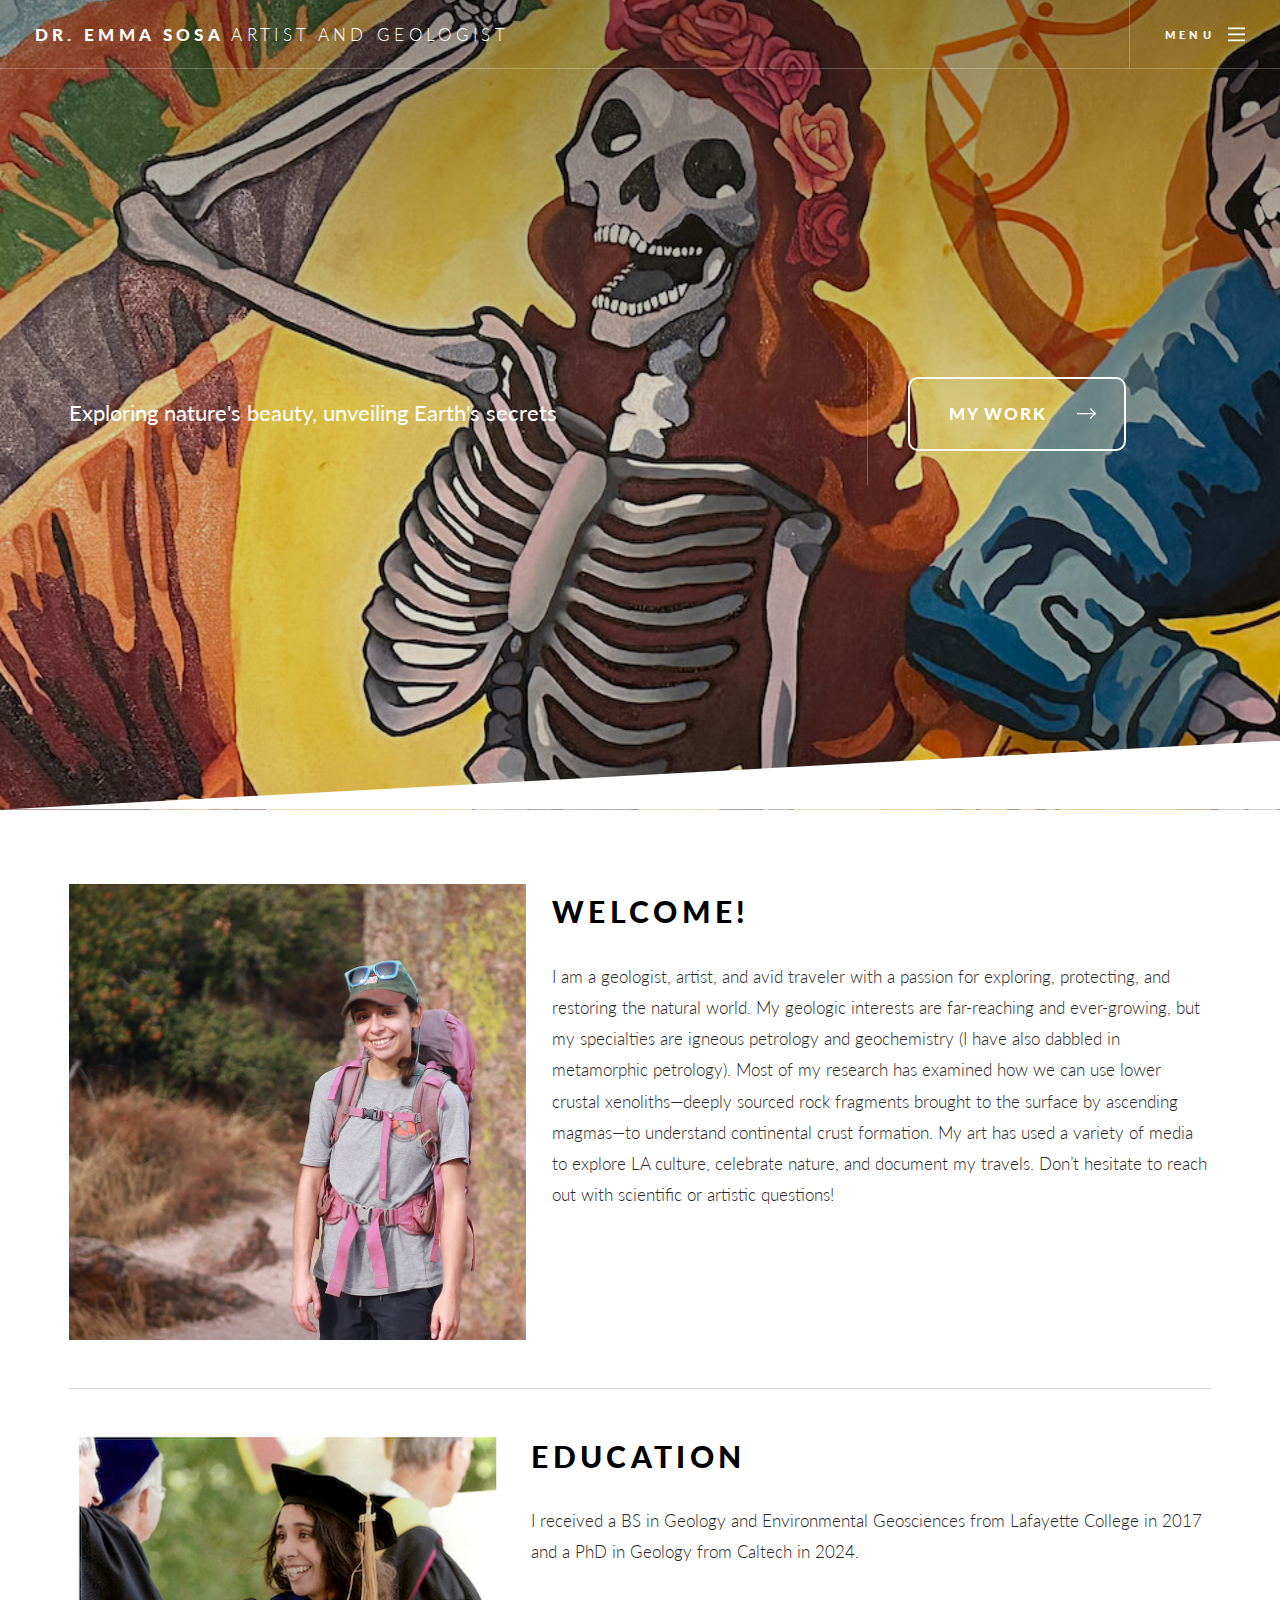
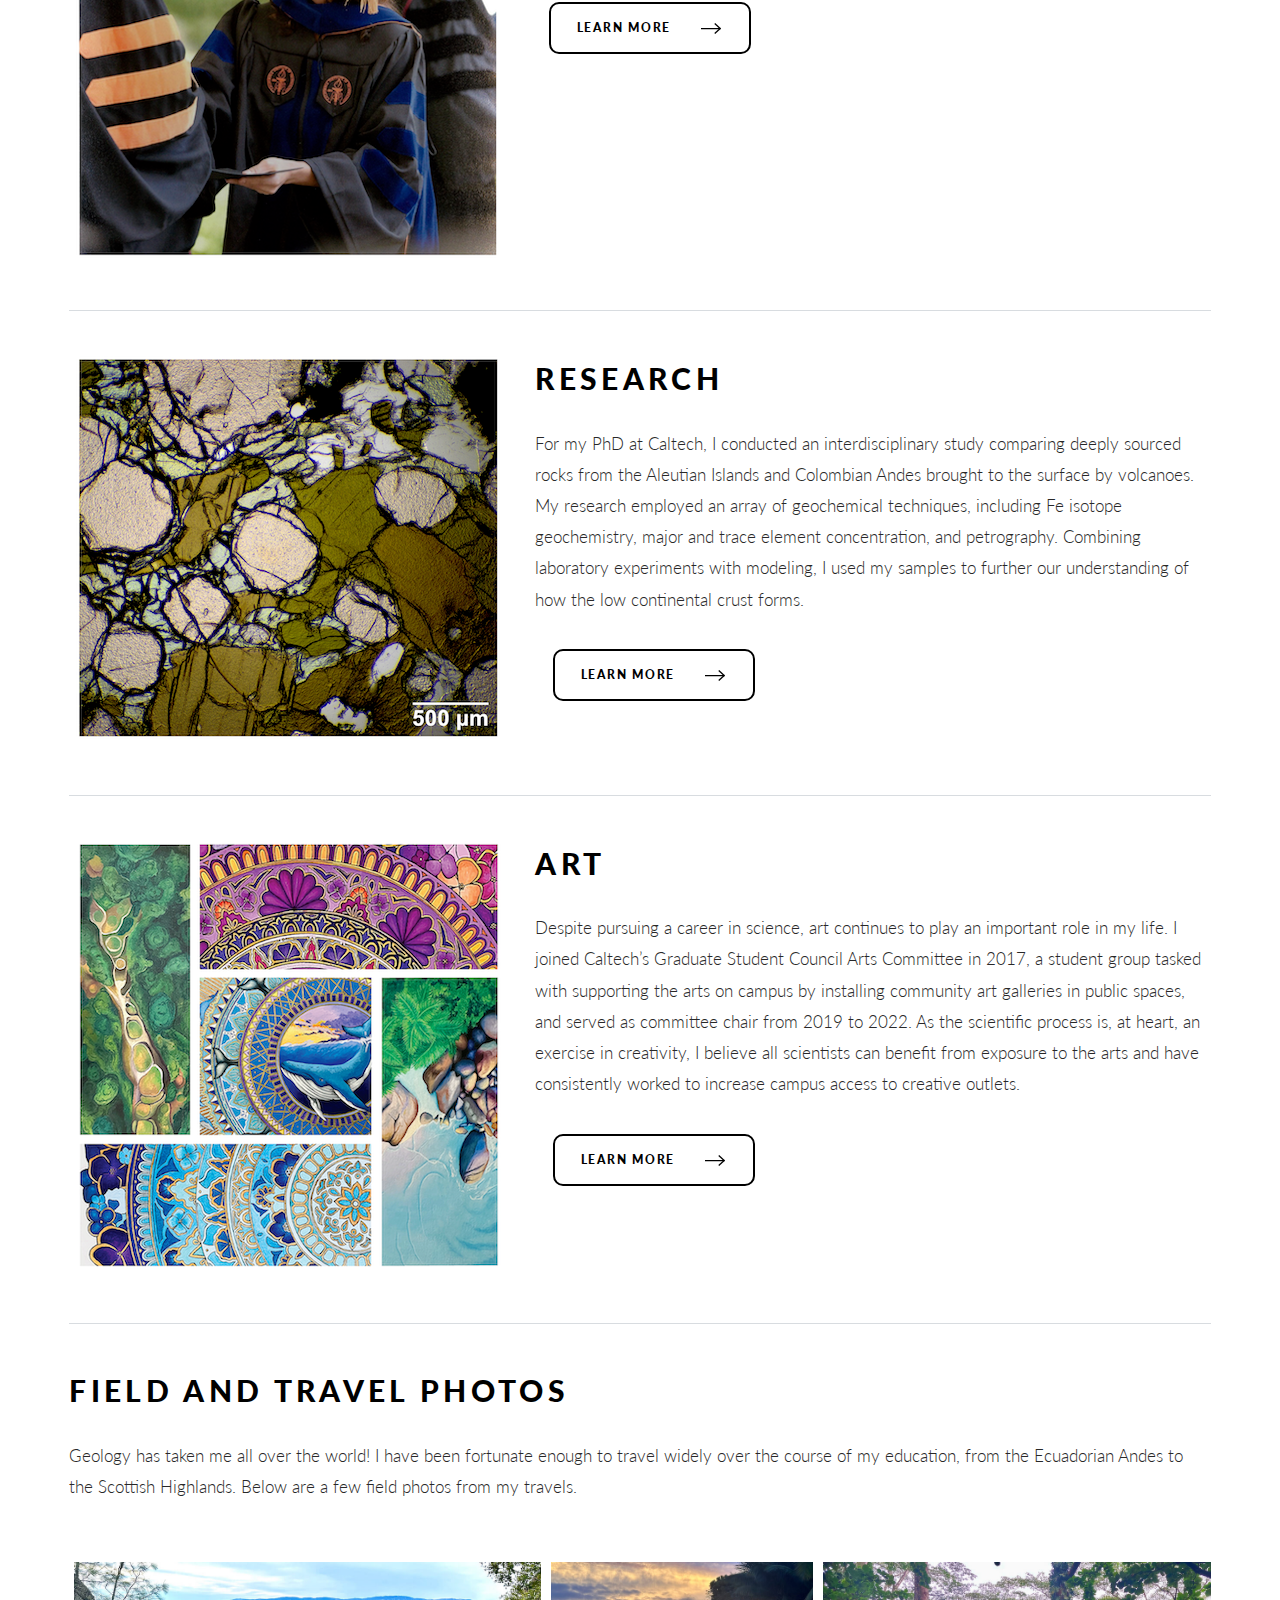
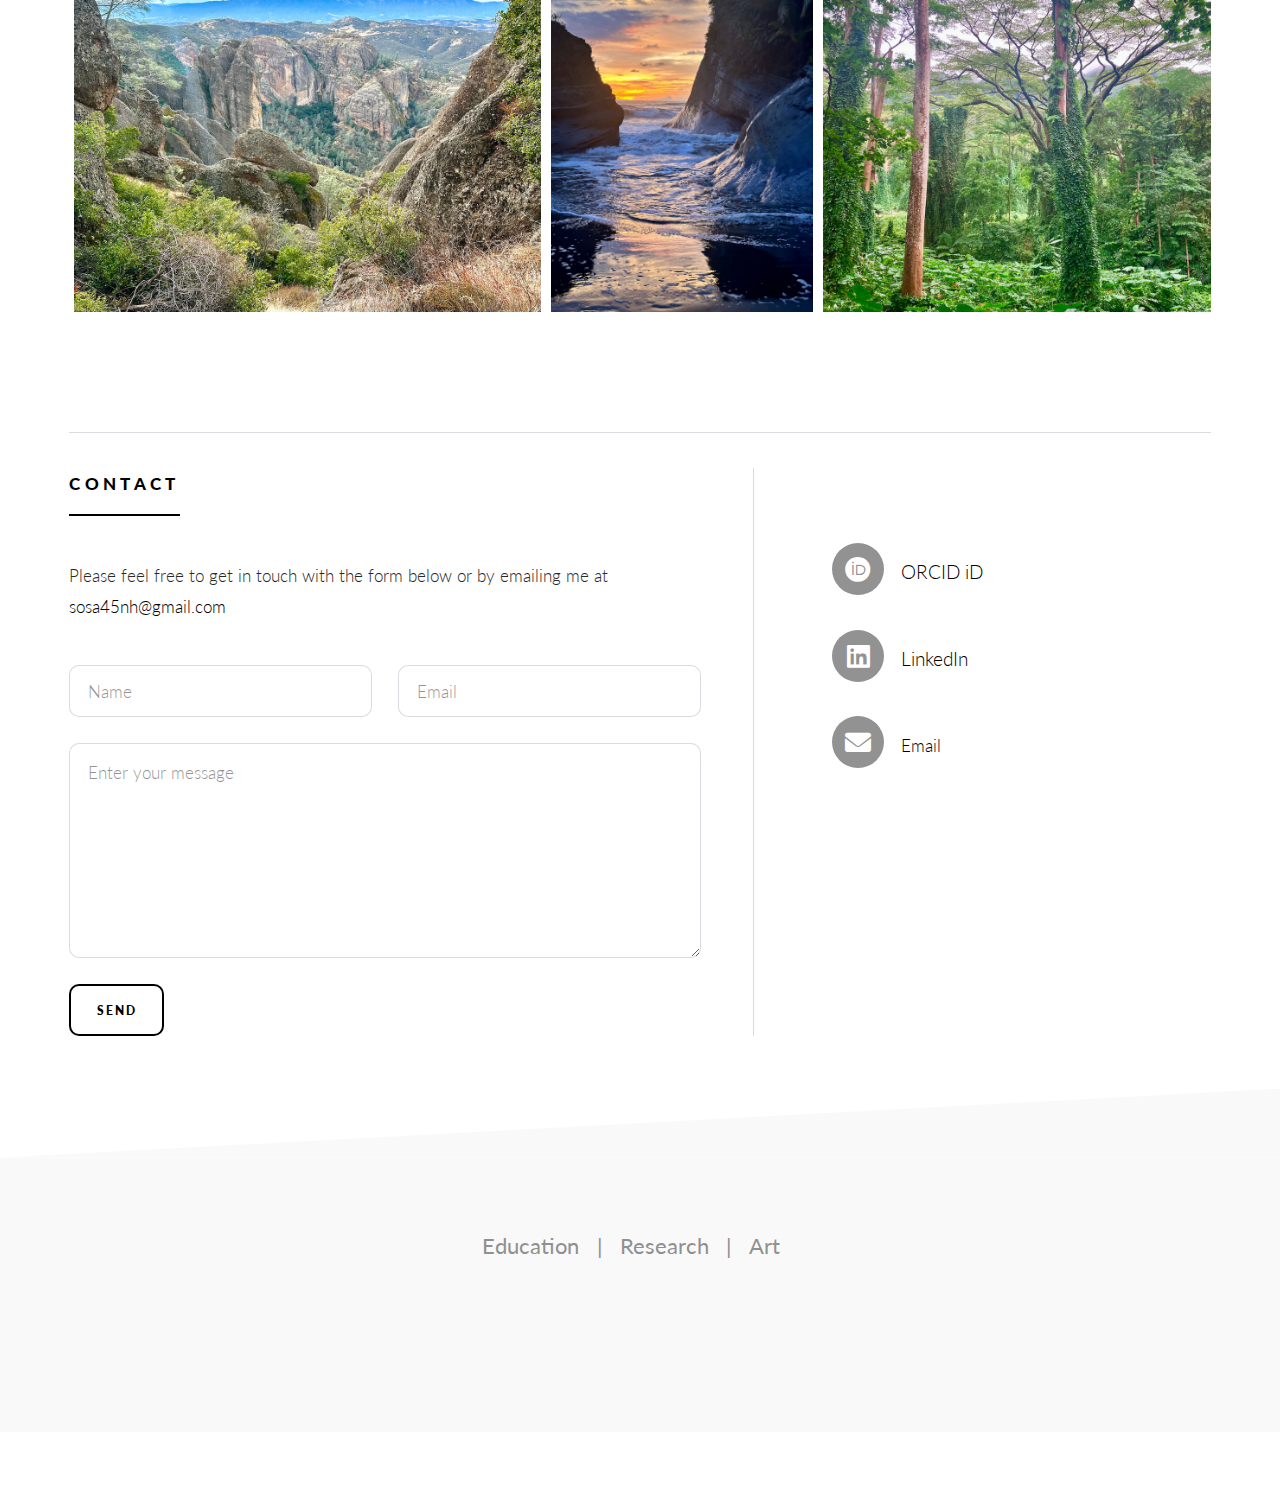
==== commit f6513afe: "update" ====
--- a/index.html
+++ b/index.html
@@ -46,9 +46,9 @@
           <section id="footer" class="wrapper">
             <div  class="inner">
               <div style = "overflow: hidden" class="content">
-                <a class="image left"><img src="images/home/Profile.png" alt="" /></a>
+                <a class="image left"><img src="images/home/Profile1.jpeg" alt="" /></a>
                 <h2 style = "padding-top: 10px;">Welcome!</h2>
-                <p>I am a geologist, artist, and avid traveler with a passion for exploring, protecting, and restoring the natural world. My geologic interests are far-reaching and ever-growing, but my specialties are igneous petrology and geochemistry (I have also dabbled in metamorphic petrology). Most of my research has examined how we can use lower crustal xenoliths—deeply sourced rock fragments brought to the surface by ascending magmas—to understand continental crust formation. My art has used a variety of media to explore my Chicana heritage, celebrate nature, and document my travels. Don’t hesitate to reach out with scientific or artistic questions!</p>
+                <p>I am a geologist, artist, and avid traveler with a passion for exploring, protecting, and restoring the natural world. My geologic interests are far-reaching and ever-growing, but my specialties are igneous petrology and geochemistry (I have also dabbled in metamorphic petrology). Most of my research has examined how we can use lower crustal xenoliths—deeply sourced rock fragments brought to the surface by ascending magmas—to understand continental crust formation. My art has used a variety of media to explore LA culture, celebrate nature, and document my travels. Don’t hesitate to reach out with scientific or artistic questions!</p>
               </div>
               <hr>
             </div>
@@ -79,7 +79,7 @@
 
             <div class="inner">
               <div style = "overflow: hidden" class="content">
-                <span class="image left"><img src="images/home/ArtCollage.png" alt="" /></span>
+                <span class="image left"><img src="images/home/ArtCollage.png" loading="lazy" alt="" /></span>
                 <h2 style = "padding-top: 10px;">Art</h2>
                 <p>Despite pursuing a career in science, art continues to play an important role in my life. I joined Caltech’s Graduate Student Council Arts Committee in 2017, a student group tasked with supporting the arts on campus by installing community art galleries in public spaces, and served as committee chair from 2019 to 2022. As the scientific process is, at heart, an exercise in creativity, I believe all scientists can benefit from exposure to the arts and have consistently worked to increase campus access to creative outlets.</p>
                 <ul class="actions">
@@ -135,7 +135,12 @@
                   <h2>Contact</h2>
                   </header>
                   <p>Please feel free to get in touch with the form below or by emailing me at <a style = "text-decoration: none"href="mailto:sosa45nh@gmail.com">sosa45nh@gmail.com</a></p>
-                  <form method="POST" action="#">
+
+                  <form method="post" name="submitmessage" netlify-honeypot="bot-field" action="submission-confirmation.html#contact" netlify>
+                    <p style="display:none;">
+                    <label>nothing<input name="bot-field"></label>
+                    </p>
+
                     <div class="row gtr-uniform">
                       <div class="col-6 col-12-xsmall">
                         <input type="text" name="demo-name" id="demo-name" value="" placeholder="Name" />
--- a/assets/css/main.css
+++ b/assets/css/main.css
@@ -1,11 +1,5 @@
 @import url(font-awesome.min.css);
 @import url("https://fonts.googleapis.com/css?family=Lato:300,400,700,900|Oswald:600");
-
-/*
-	Standout by Pixelarity
-	pixelarity.com | hello@pixelarity.com
-	License: pixelarity.com/license
-*/
 
 html, body, div, span, applet, object,
 iframe, h1, h2, h3, h4, h5, h6, p, blockquote,
--- a/assets/css/scroller.css
+++ b/assets/css/scroller.css
@@ -1,145 +1 @@
-
-#scroll {
-   width:100%;
-   height:380px;
-   margin:100px auto;
-   margin-top:50px;
-   overflow-y: hidden;
-   overflow-x: auto;
-   white-space:nowrap;
-   padding-bottom: 20px;
-   display: flex;
-   }
-   #scroll img {
-   margin:10px 5px 0 5px;
-   max-width:100%;
-   max-height:360px;
-   object-fit: cover;
-   }
-   #scroll img:hover{
-      opacity: 0.8;
-   }
-
-/* The Image */
-div.img img {
-  width: 100%;
-  height: auto;
-
-}
-
-/* Description of Image */
-div.desc {
-  padding: 15px;
-  text-align: center;
-}
-
-* {
-  box-sizing: border-box;
-}
-
-/* Add Responsiveness */
-.responsive {
-  padding: 0 6px;
-  float: left;
-  width: 24.99999%;
-}
-
-/* The Modal (background) */
-.modal {
-  display: none; /* Hidden by default */
-  position: fixed; /* Stay in place */
-  z-index: 9990; /* Sit on top */
-  padding-top: 100px; /* Location of the box */
-  left: 0;
-  top: 0;
-  width: 100%; /* Full width  */
-  height: 100%; /* Full height */
-  /*background-color: rgb(255, 255, 255); /* Fallback color */
-  background-color: rgba(255, 255, 255, 0.875); /* Black w/ opacity */
-  box-sizing:border-box;
-
-}
-
-/* Modal Content (image) */
-.modal-content {
-  margin: auto;
-  display: block;
-  overflow:auto;
-  /*max-height:calc(100vh - 125px);*/
-  max-width:calc(100% - 90px);
-  max-height:calc(100% - 90px);*/
-
-}
-
-/* Caption of Modal Image */
-#caption {
-  margin: auto;
-  display: block;
-  width: 80%;
-  max-width:calc(100% - 80px);
-  text-align: center;
-  color: #909090;
-  padding: 10px 0;
-  height: 150px;
-}
-
-/* Add Animation */
-.modal-content, #caption {  
-  -webkit-animation-name: zoom;
-  -webkit-animation-duration: 0.6s;
-  animation-name: zoom;
-  animation-duration: 0.6s;
-}
-
-@-webkit-keyframes zoom {
-  from {transform:scale(0)} 
-  to {transform:scale(1)}
-}
-
-@keyframes zoom {
-  from {transform:scale(0.1)} 
-  to {transform:scale(1)}
-}
-
-/* The Close Button */
- .close {
-  position: absolute;
-  top: 15px;
-  right: 35px;
-  color: #000000;
-  font-size: 40px;
-  font-weight: normal;
-  transition: 0.4s;
-
-}
-
-.close:hover,
-.close:focus {
-  color: #bbb;
-  text-decoration: none;
-  cursor: pointer;
-}
-
-/* Responsive Columns */
-@media only screen and (max-width: 700px){
-  .responsive {
-    width: 49.99999%;
-    margin: 6px 0;
-  }
-  .modal-content {
-    width: 100%;
-  }
-}
-
-@media only screen and (max-width: 500px){
-  .responsive {
-    width: 100%;
-  }
-}
-
-/* Clear Floats */
-.clearfix:after {
-  content: "";
-  display: table;
-  clear: both; 
-}+#scroll{width:100%;height:380px;margin:100px auto;margin-top:50px;overflow-y:hidden;overflow-x:auto;white-space:nowrap;padding-bottom:20px;display:flex}#scroll img{margin:10px 5px 0 5px;max-width:100%;max-height:360px;object-fit:cover}#scroll img:hover{opacity:.8}div.img img{width:100%;height:auto}div.desc{padding:15px;text-align:center}*{box-sizing:border-box}.responsive{padding:0 6px;float:left;width:24.99999%}.modal{display:none;position:fixed;z-index:9990;padding-top:100px;left:0;top:0;width:100%;height:100%;background-color:rgb(255 255 255 / .875);box-sizing:border-box}.modal-content{margin:auto;display:block;overflow:auto;max-width:calc(100% - 90px);max-height:calc(100% - 90px);*/}#caption{margin:auto;display:block;width:80%;max-width:calc(100% - 80px);text-align:center;color:#909090;padding:10px 0;height:150px}.modal-content,#caption{-webkit-animation-name:zoom;-webkit-animation-duration:0.6s;animation-name:zoom;animation-duration:0.6s}@-webkit-keyframes zoom{from{transform:scale(0)}to{transform:scale(1)}}@keyframes zoom{from{transform:scale(.1)}to{transform:scale(1)}}.close{position:absolute;top:15px;right:35px;color:#000;font-size:40px;font-weight:400;transition:0.4s}.close:hover,.close:focus{color:#bbb;text-decoration:none;cursor:pointer}@media only screen and (max-width:700px){.responsive{width:49.99999%;margin:6px 0}.modal-content{width:100%}}@media only screen and (max-width:500px){.responsive{width:100%}}.clearfix:after{content:"";display:table;clear:both}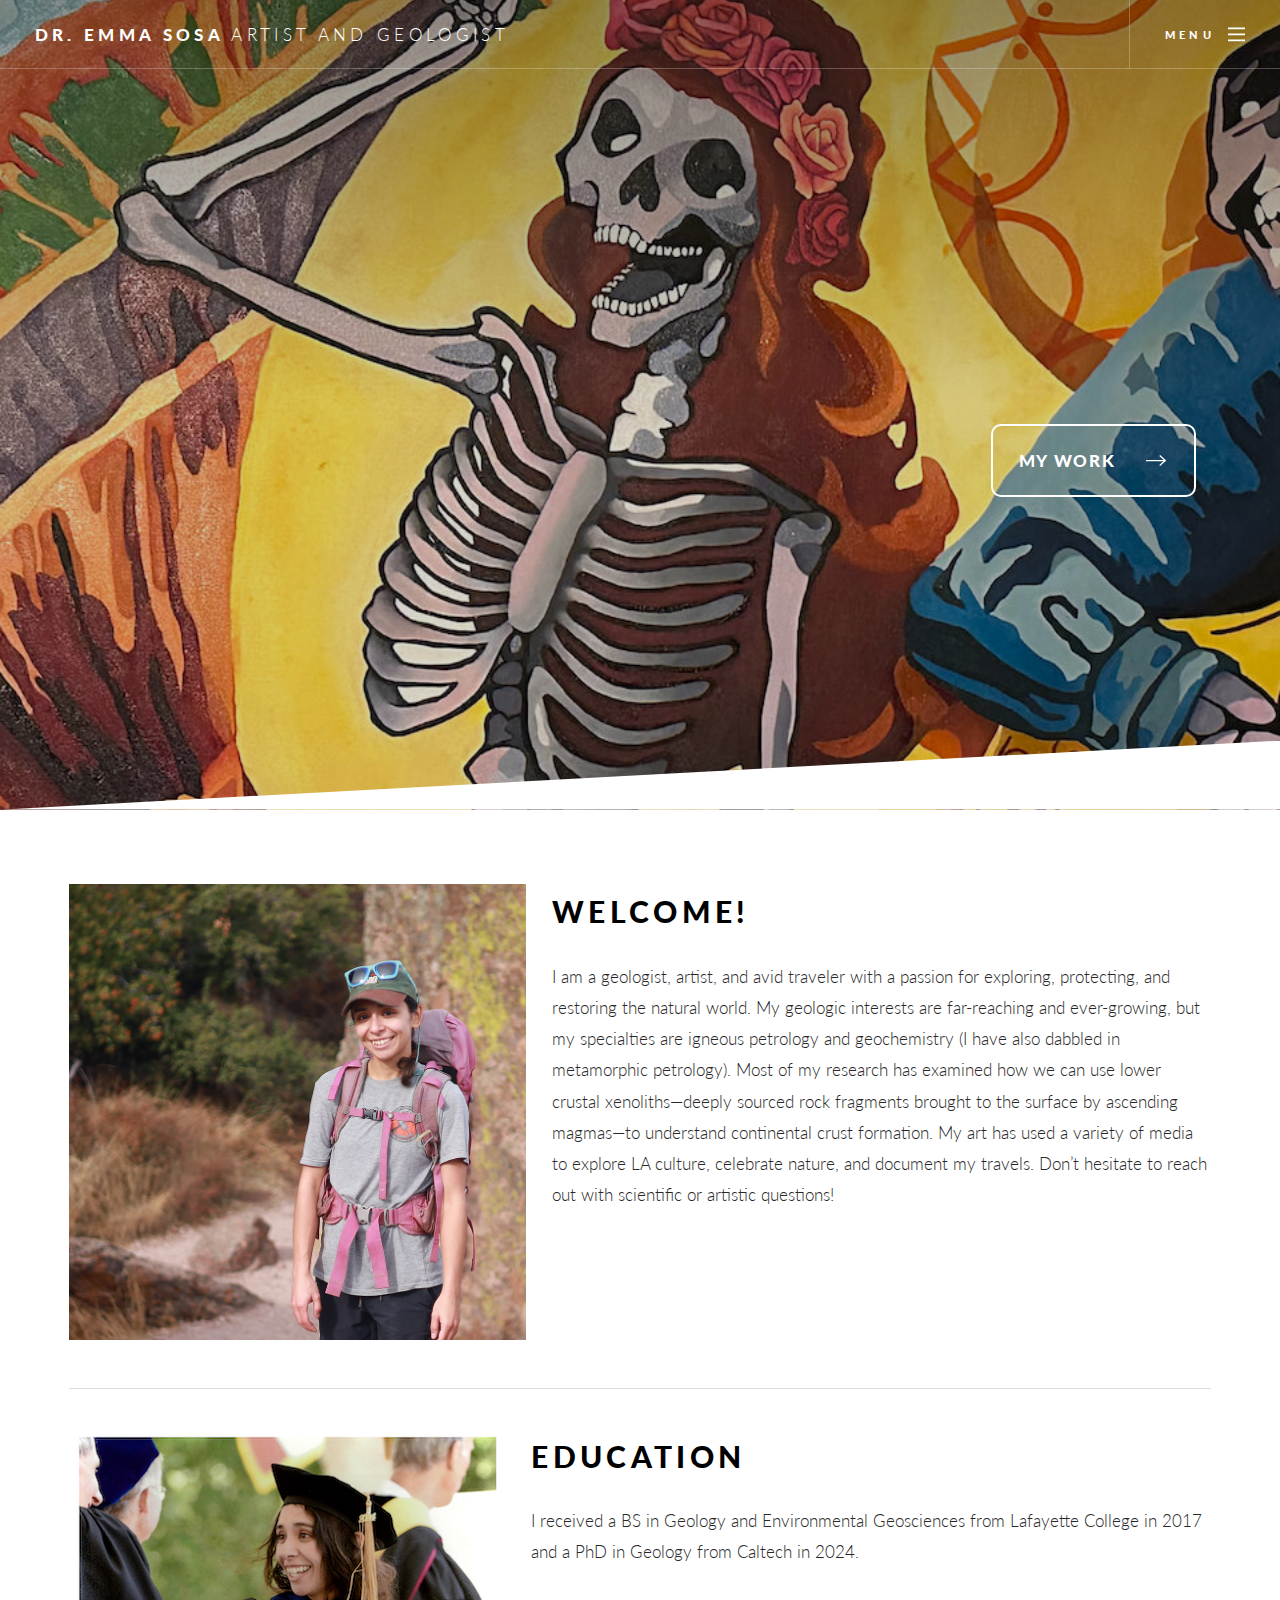
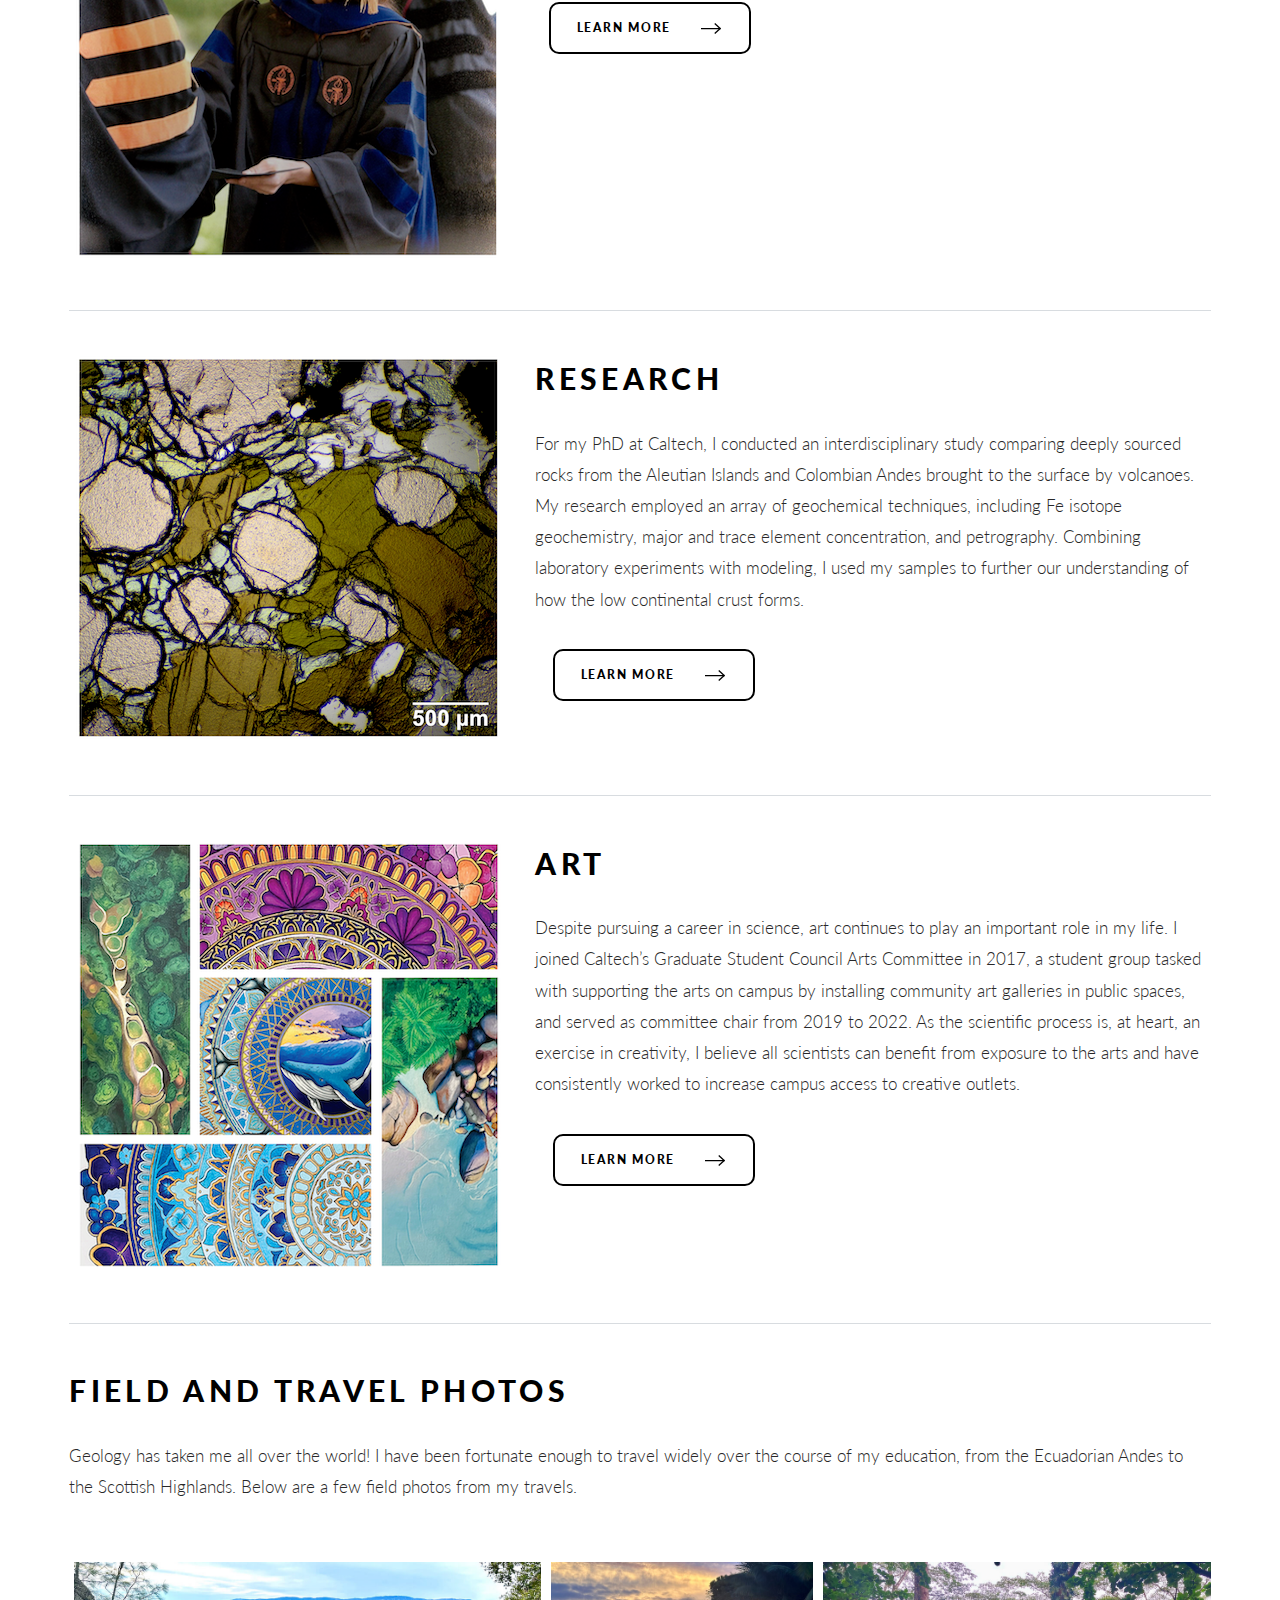
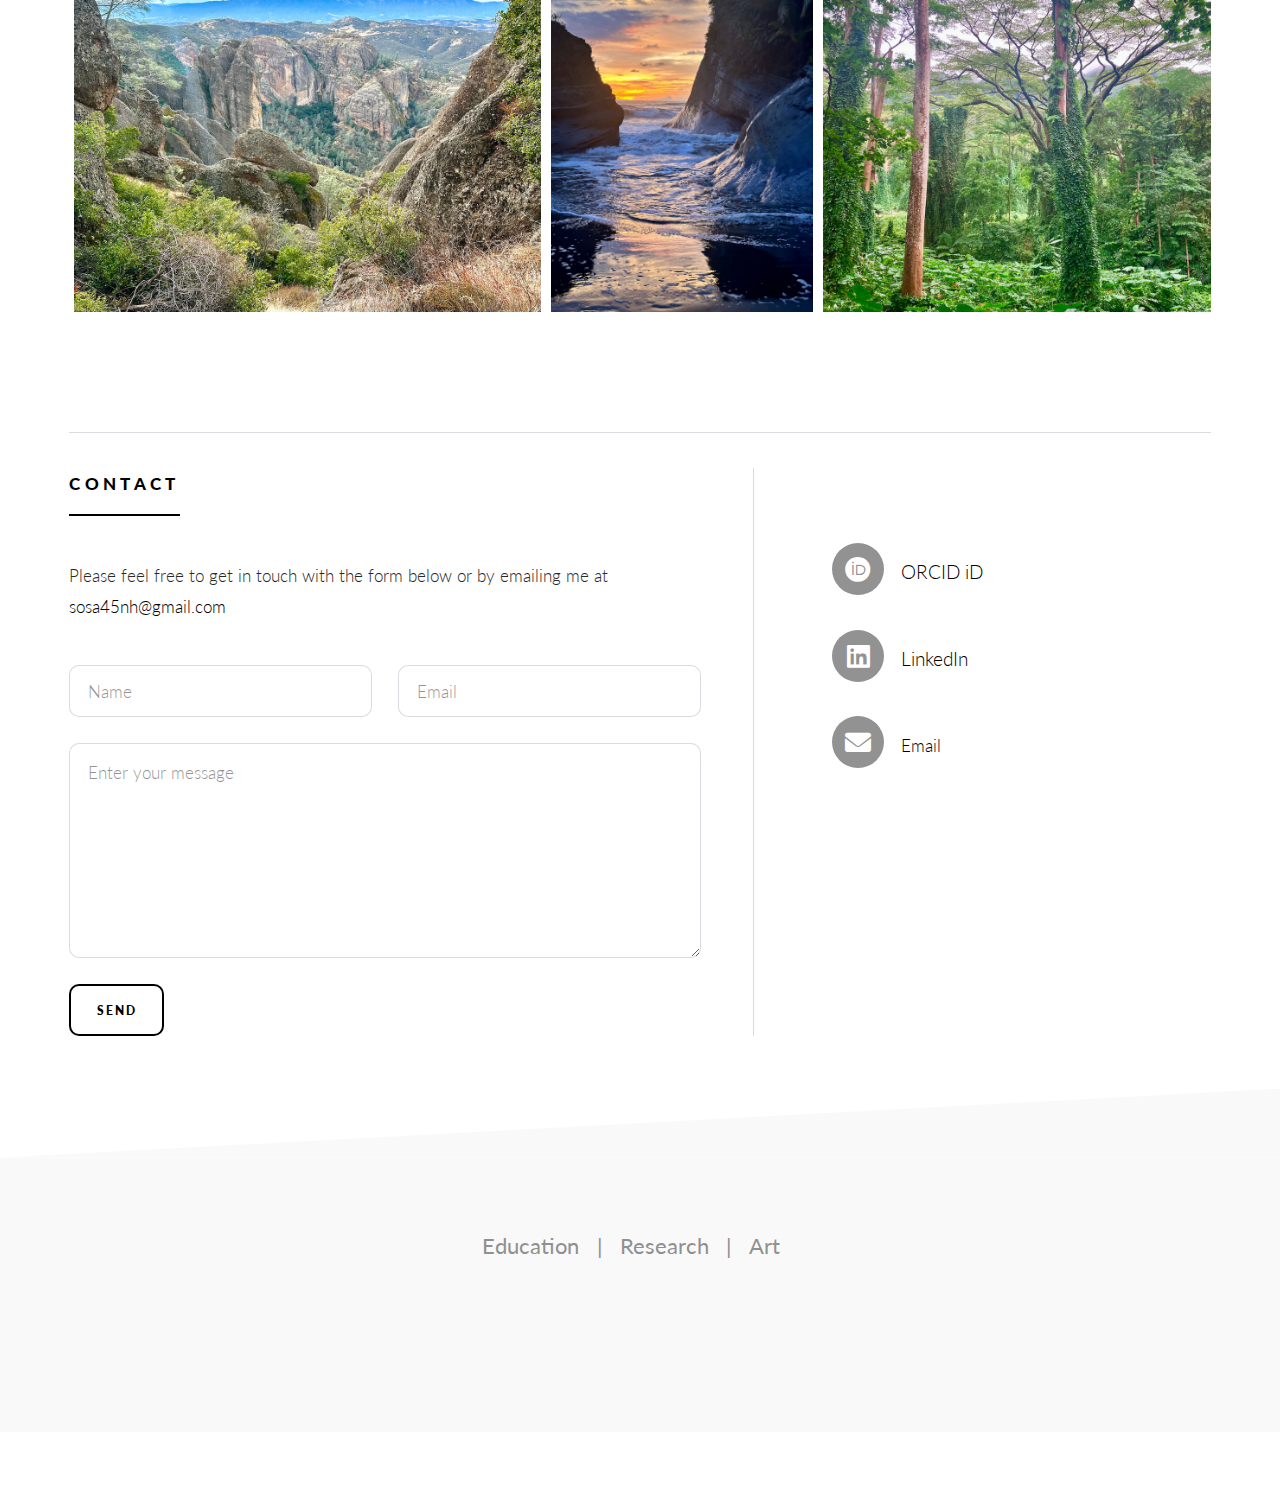
==== commit 5f277a91: "updates" ====
--- a/index.html
+++ b/index.html
@@ -33,12 +33,16 @@
         <section id="banner"> 
           <div class="inner">
             <div class="content">
-              <p>Exploring nature's beauty, unveiling Earth's secrets</p>
+              <div class="col-3 col-12-small">
+            <!-- <p>Exploring nature's beauty, unveiling Earth's secrets</p> -->
               <ul class="actions stacked">
-                <li style = "padding-left:40px;"><a href="#one"class="button large next">My work</a></li>
+
+
+                <li style = "position: absolute; right: 15px; top: 10px;"><a href="#one"class="button large next fit">My work</a></li>
               </ul>
             </div>
           </div>
+        </div>
         </section>
 
         <div id="one">
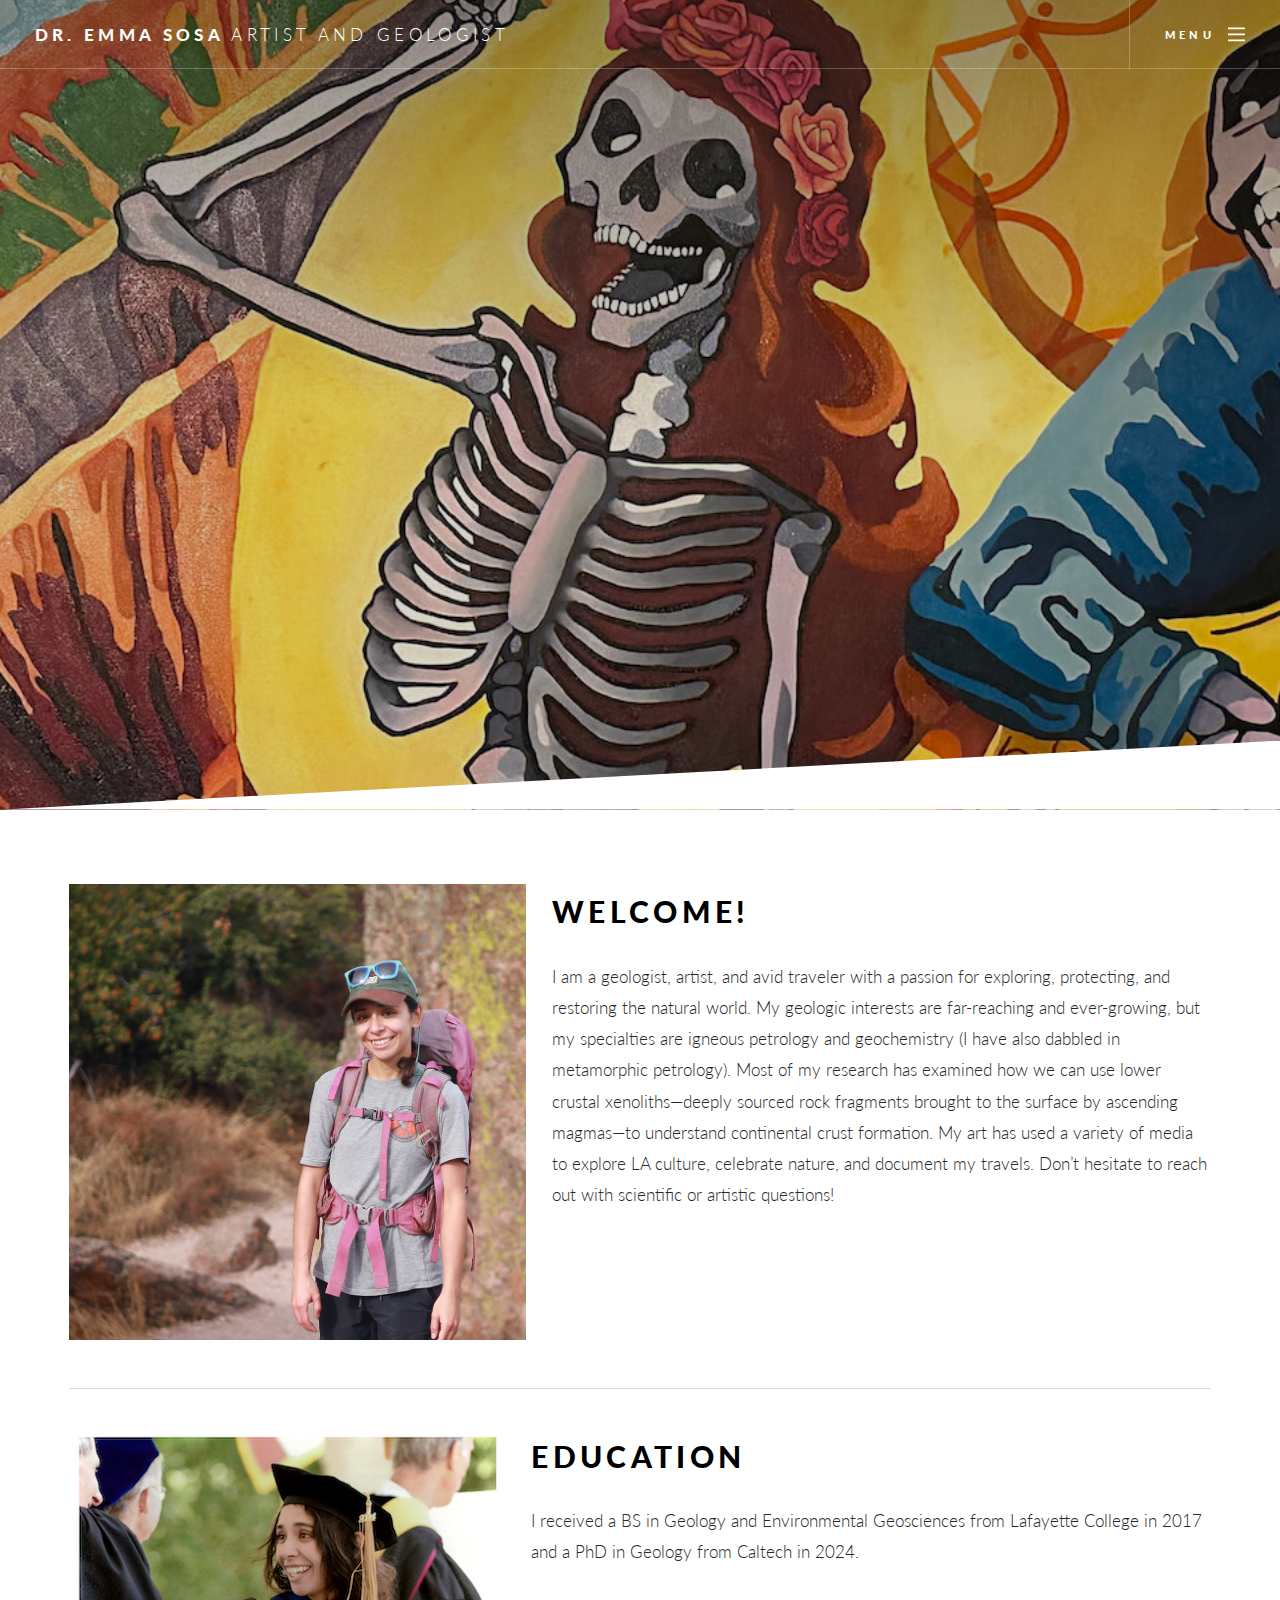
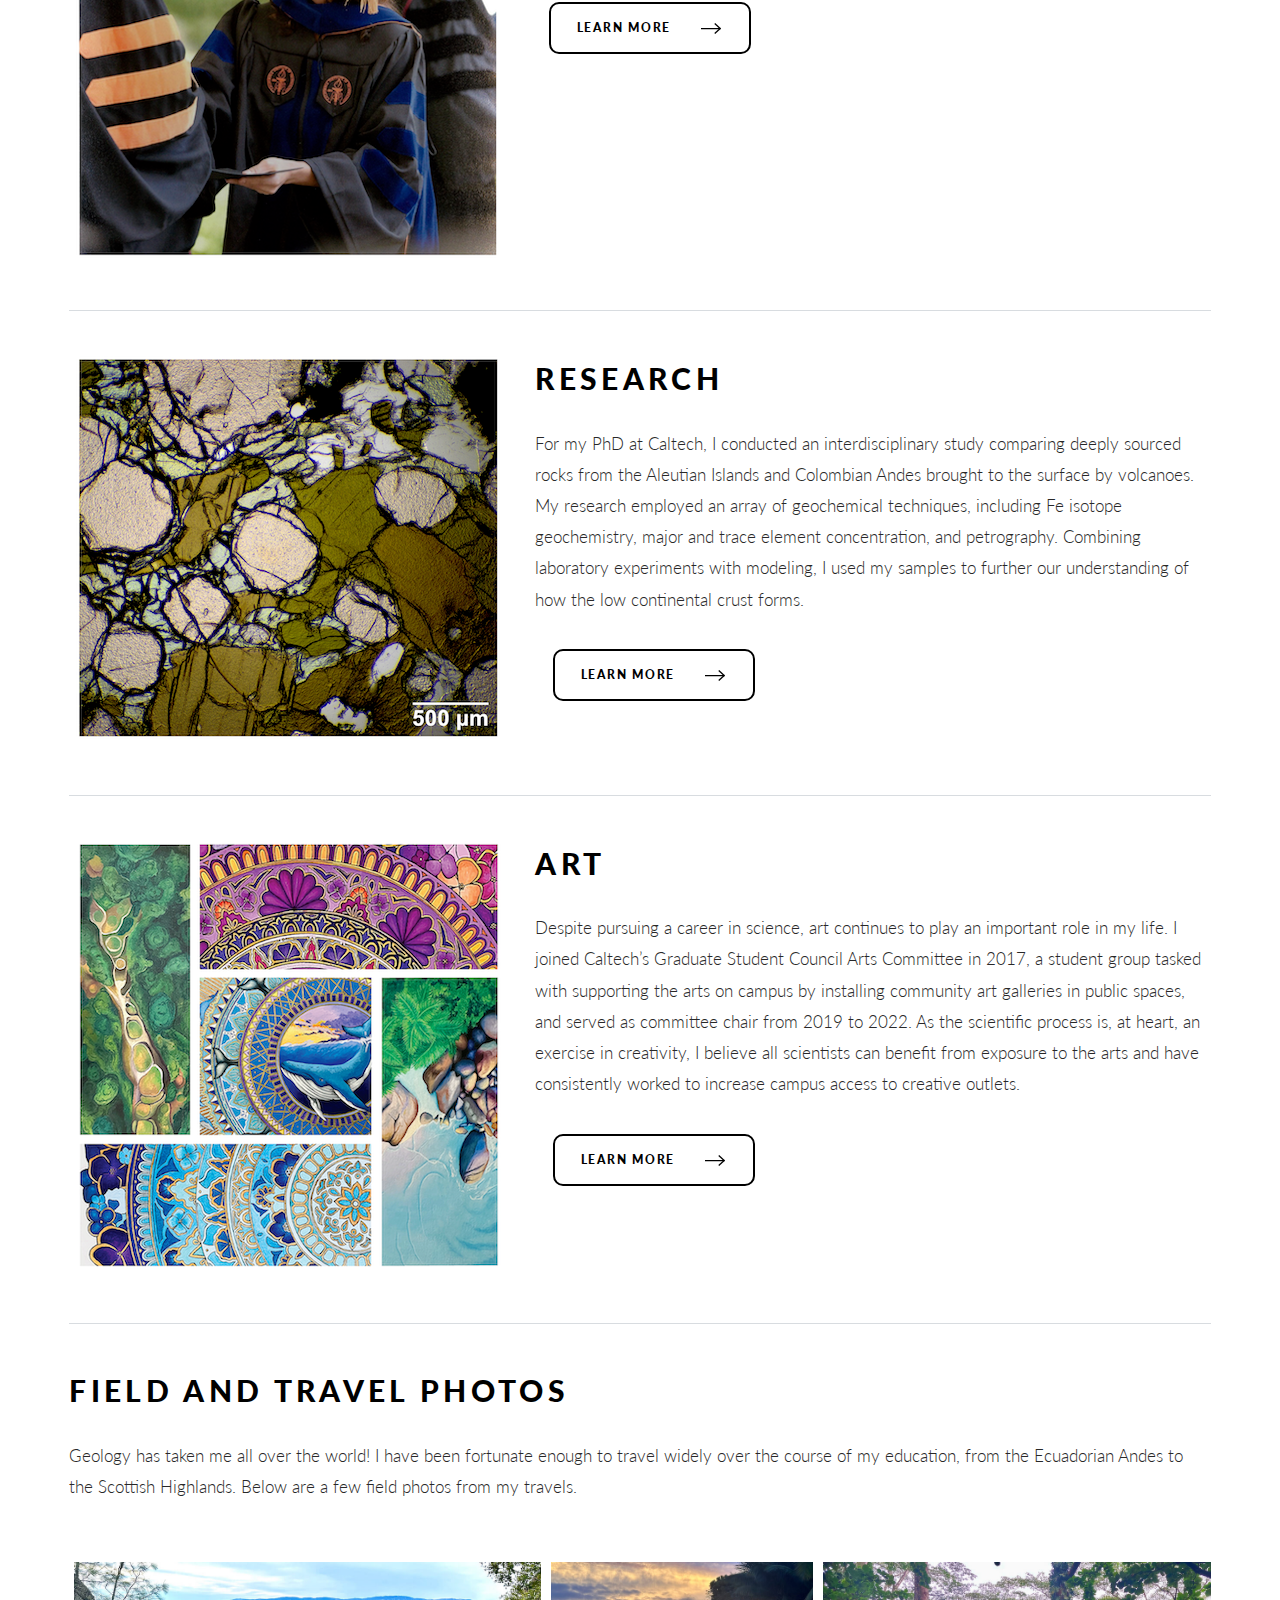
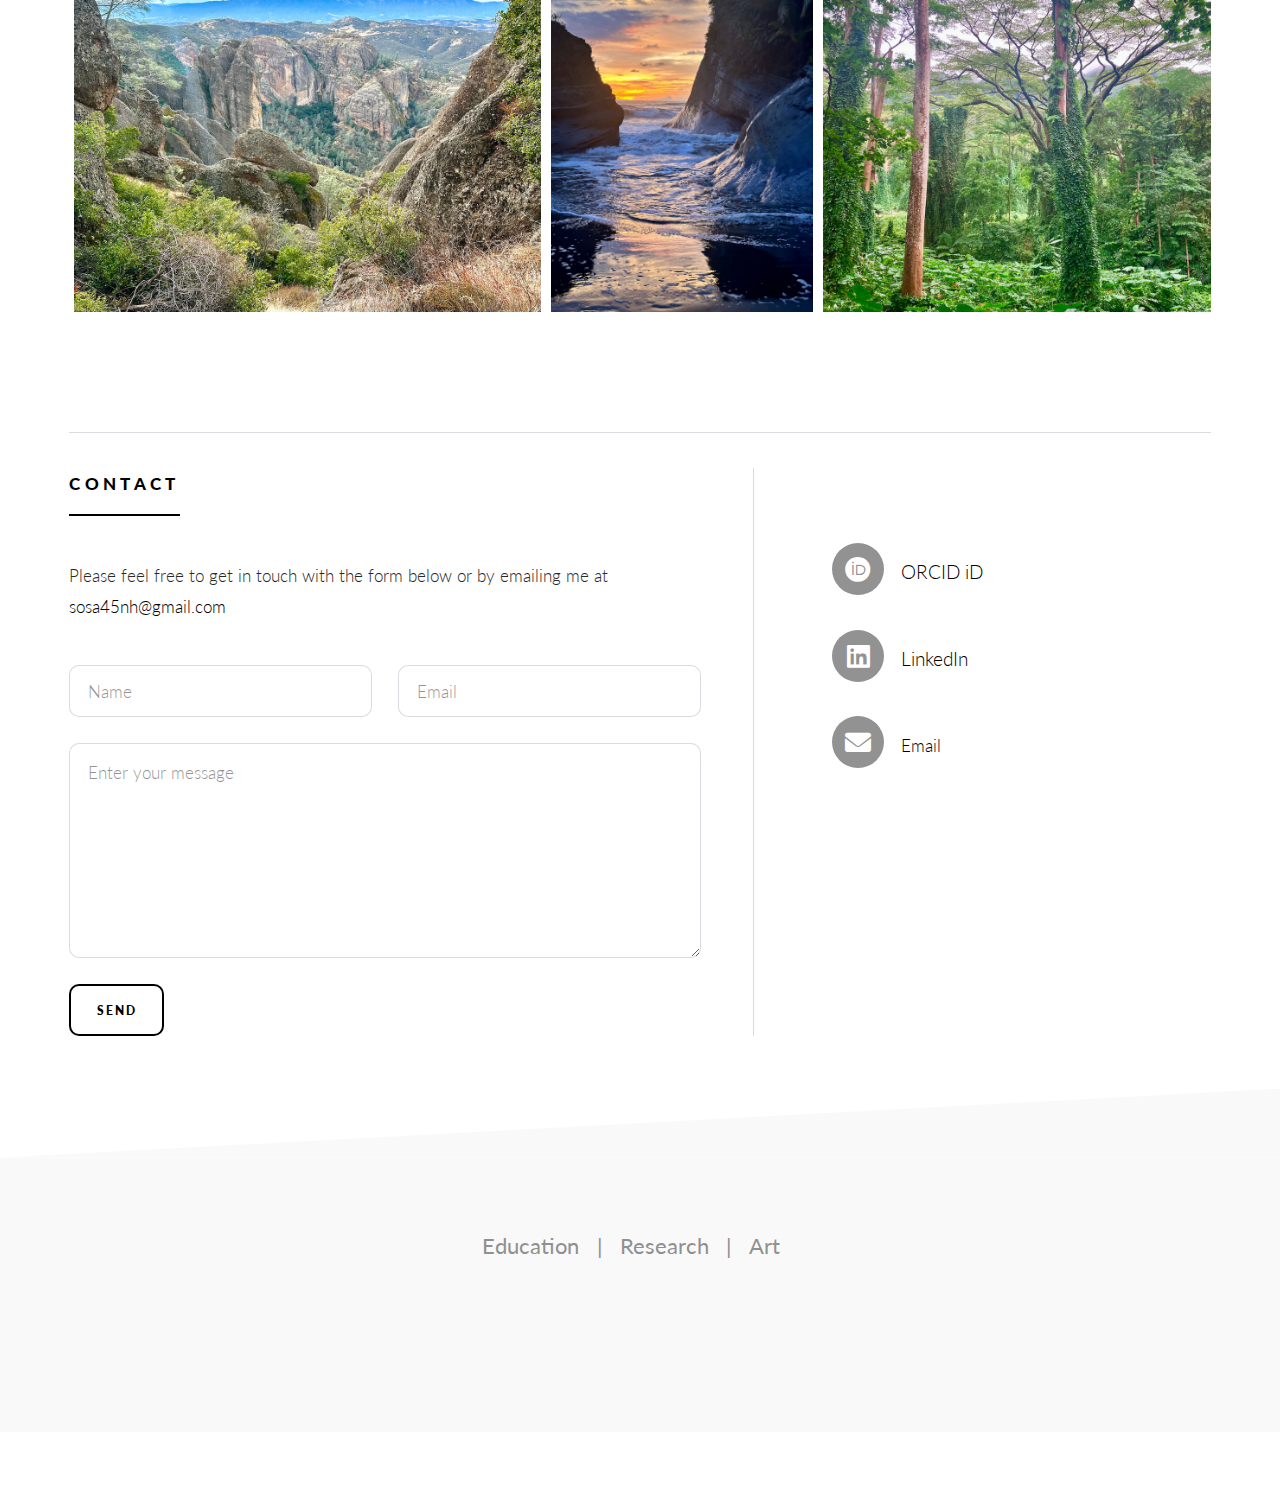
==== commit b82cf045: "update" ====
--- a/index.html
+++ b/index.html
@@ -33,14 +33,10 @@
         <section id="banner"> 
           <div class="inner">
             <div class="content">
-              <div class="col-3 col-12-small">
             <!-- <p>Exploring nature's beauty, unveiling Earth's secrets</p> -->
-              <ul class="actions stacked">
-
-
+             <!--  <ul class="actions stacked">
                 <li style = "position: absolute; right: 15px; top: 10px;"><a href="#one"class="button large next fit">My work</a></li>
-              </ul>
-            </div>
+              </ul> -->
           </div>
         </div>
         </section>
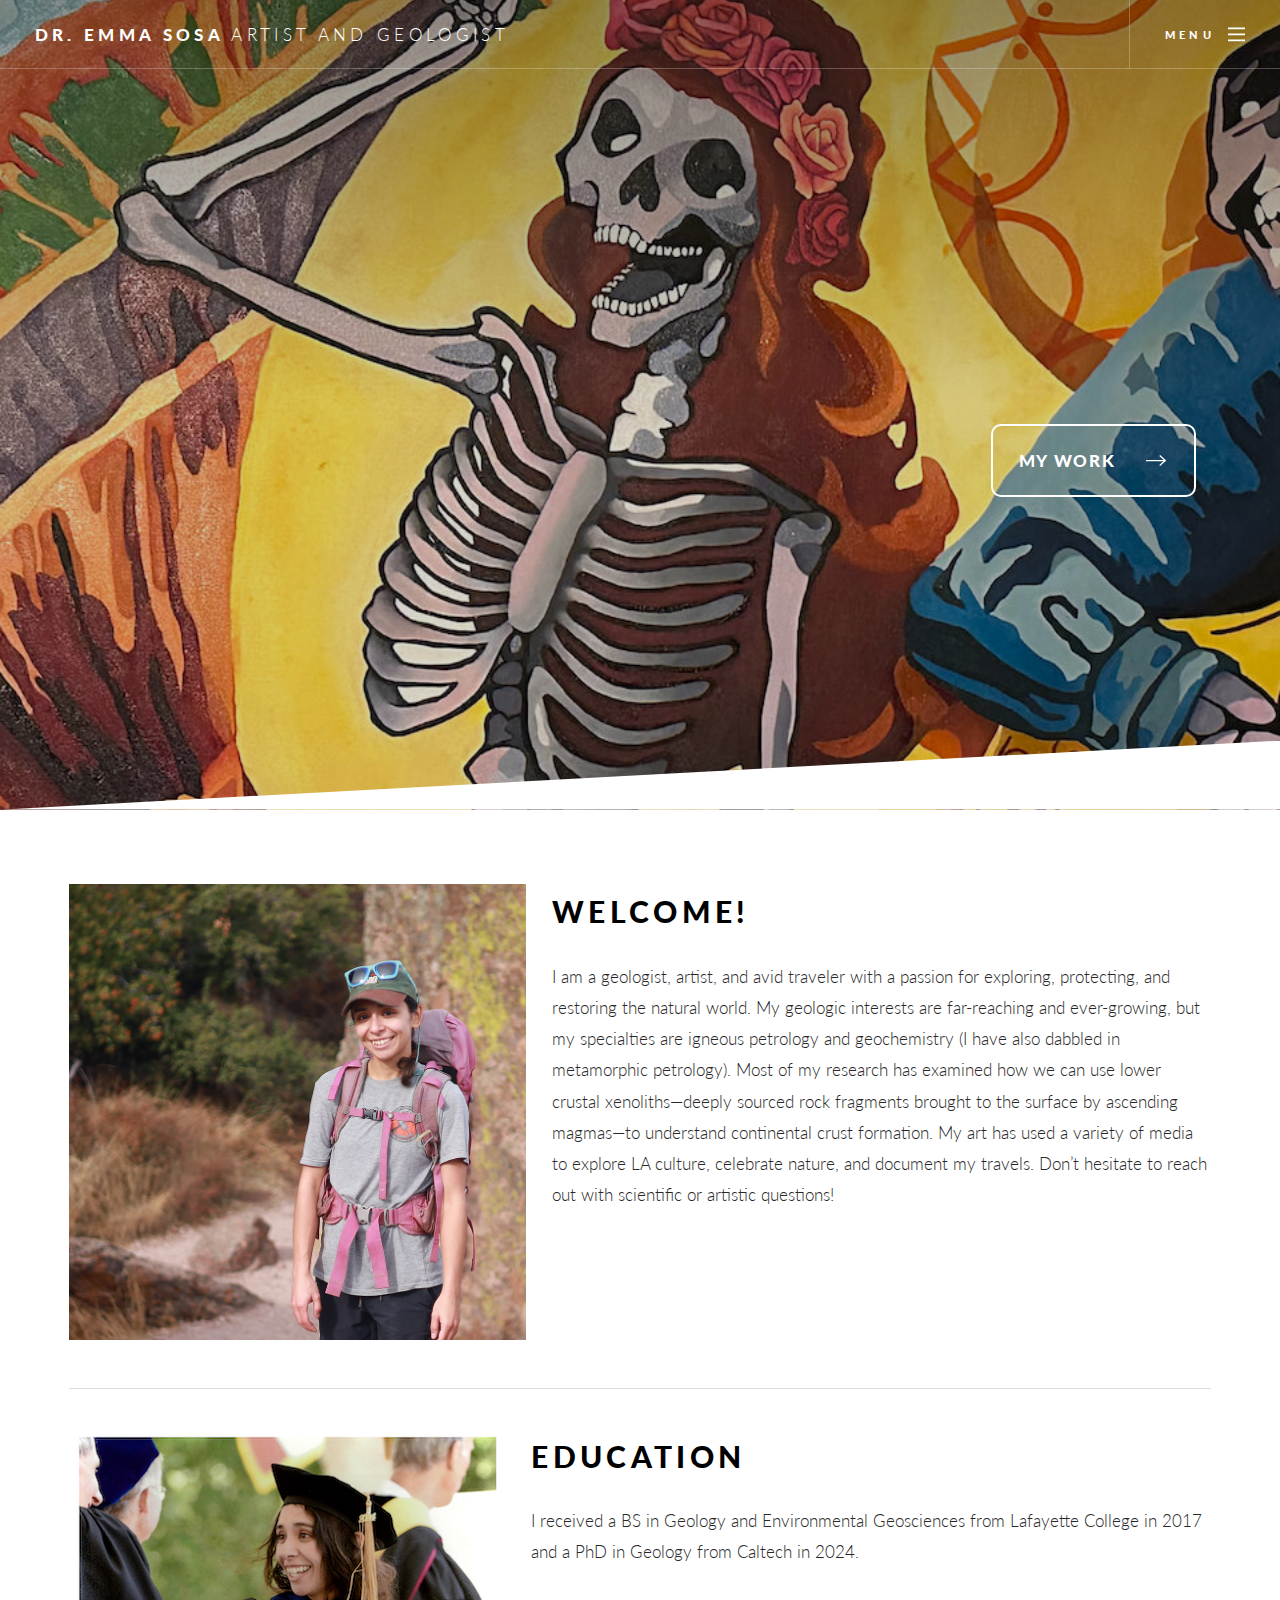
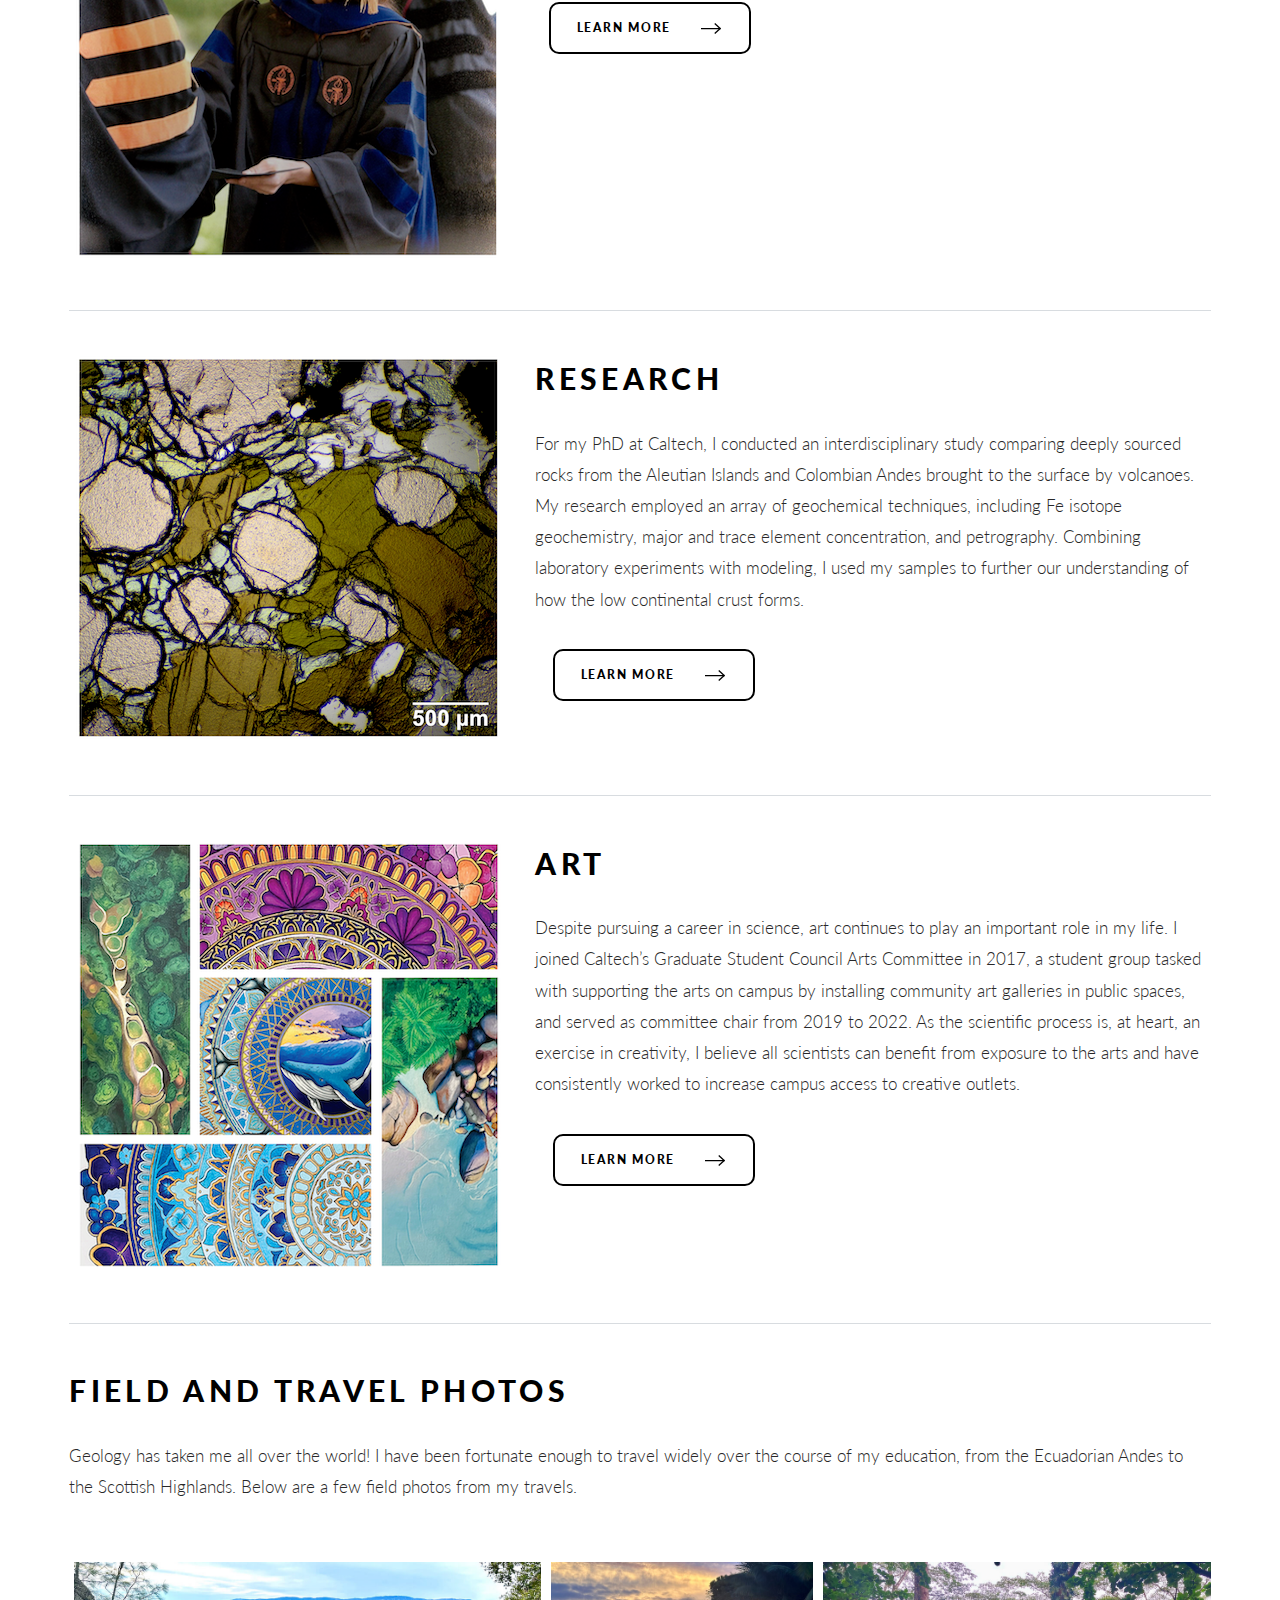
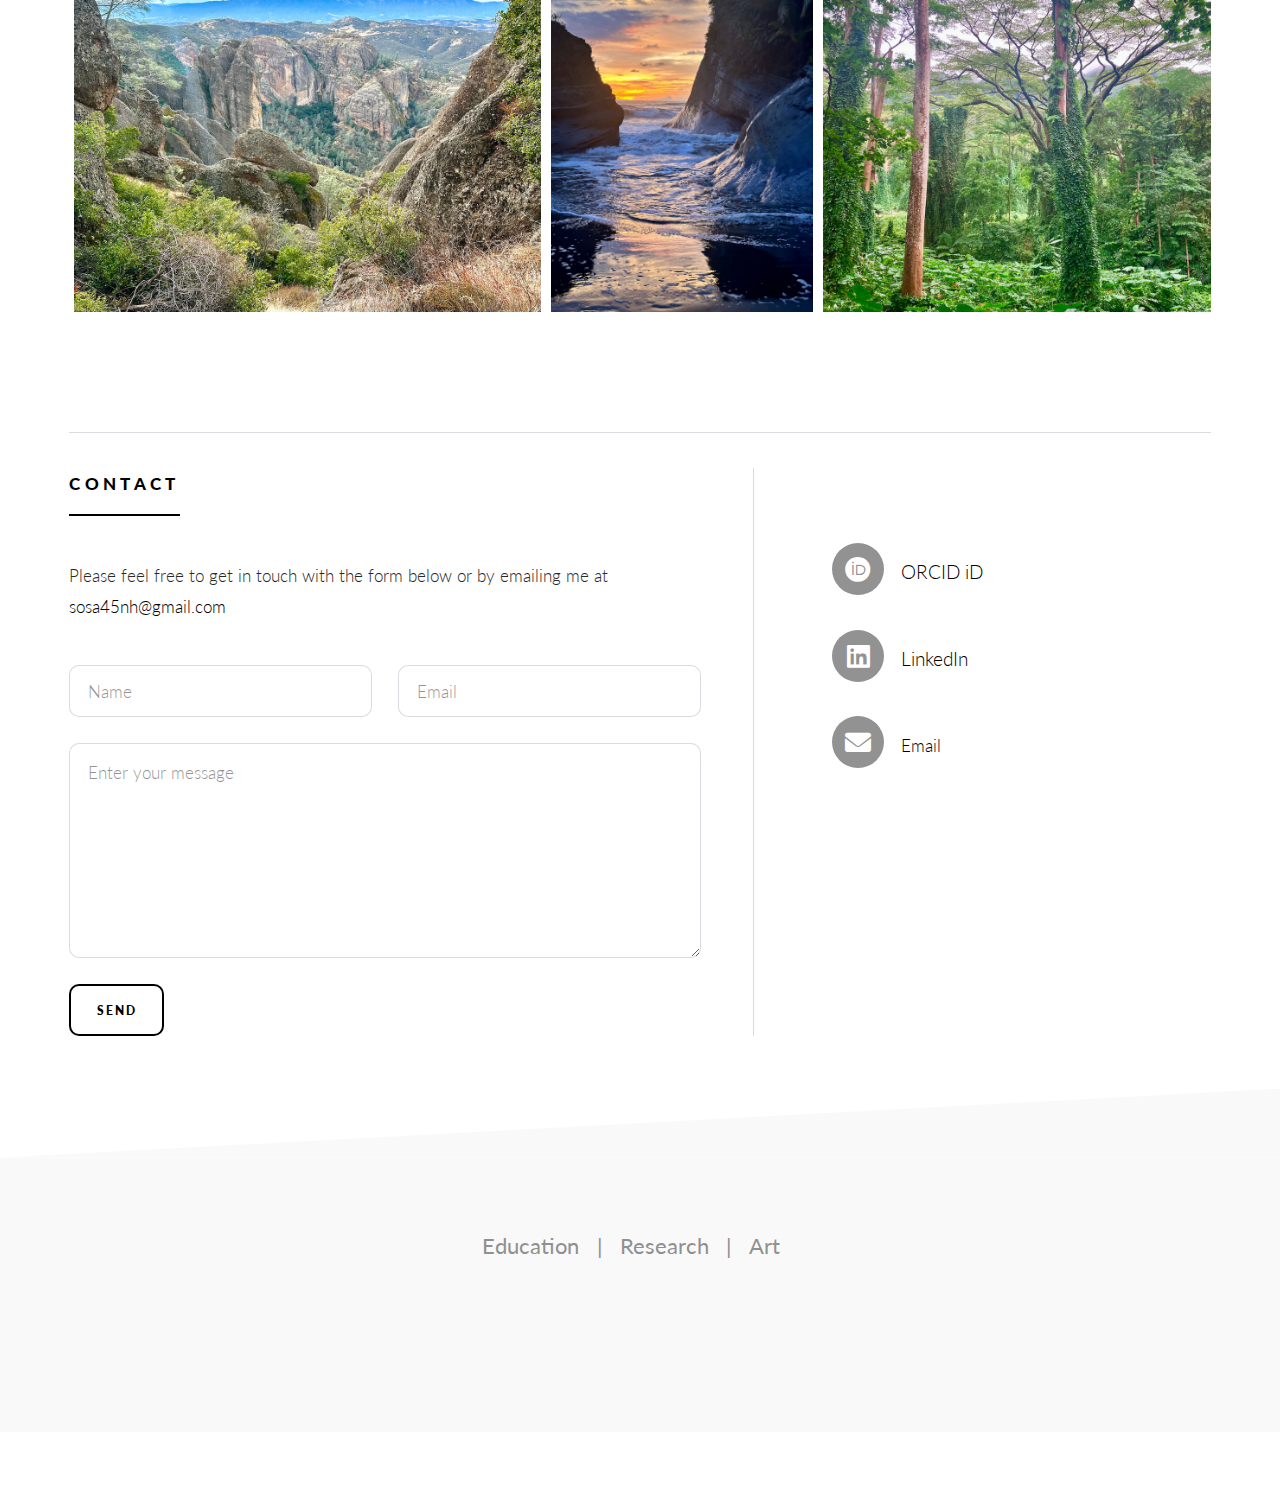
==== commit 86e305b6: "update" ====
--- a/index.html
+++ b/index.html
@@ -34,9 +34,9 @@
           <div class="inner">
             <div class="content">
             <!-- <p>Exploring nature's beauty, unveiling Earth's secrets</p> -->
-             <!--  <ul class="actions stacked">
+             <ul class="actions stacked">
                 <li style = "position: absolute; right: 15px; top: 10px;"><a href="#one"class="button large next fit">My work</a></li>
-              </ul> -->
+              </ul> 
           </div>
         </div>
         </section>
